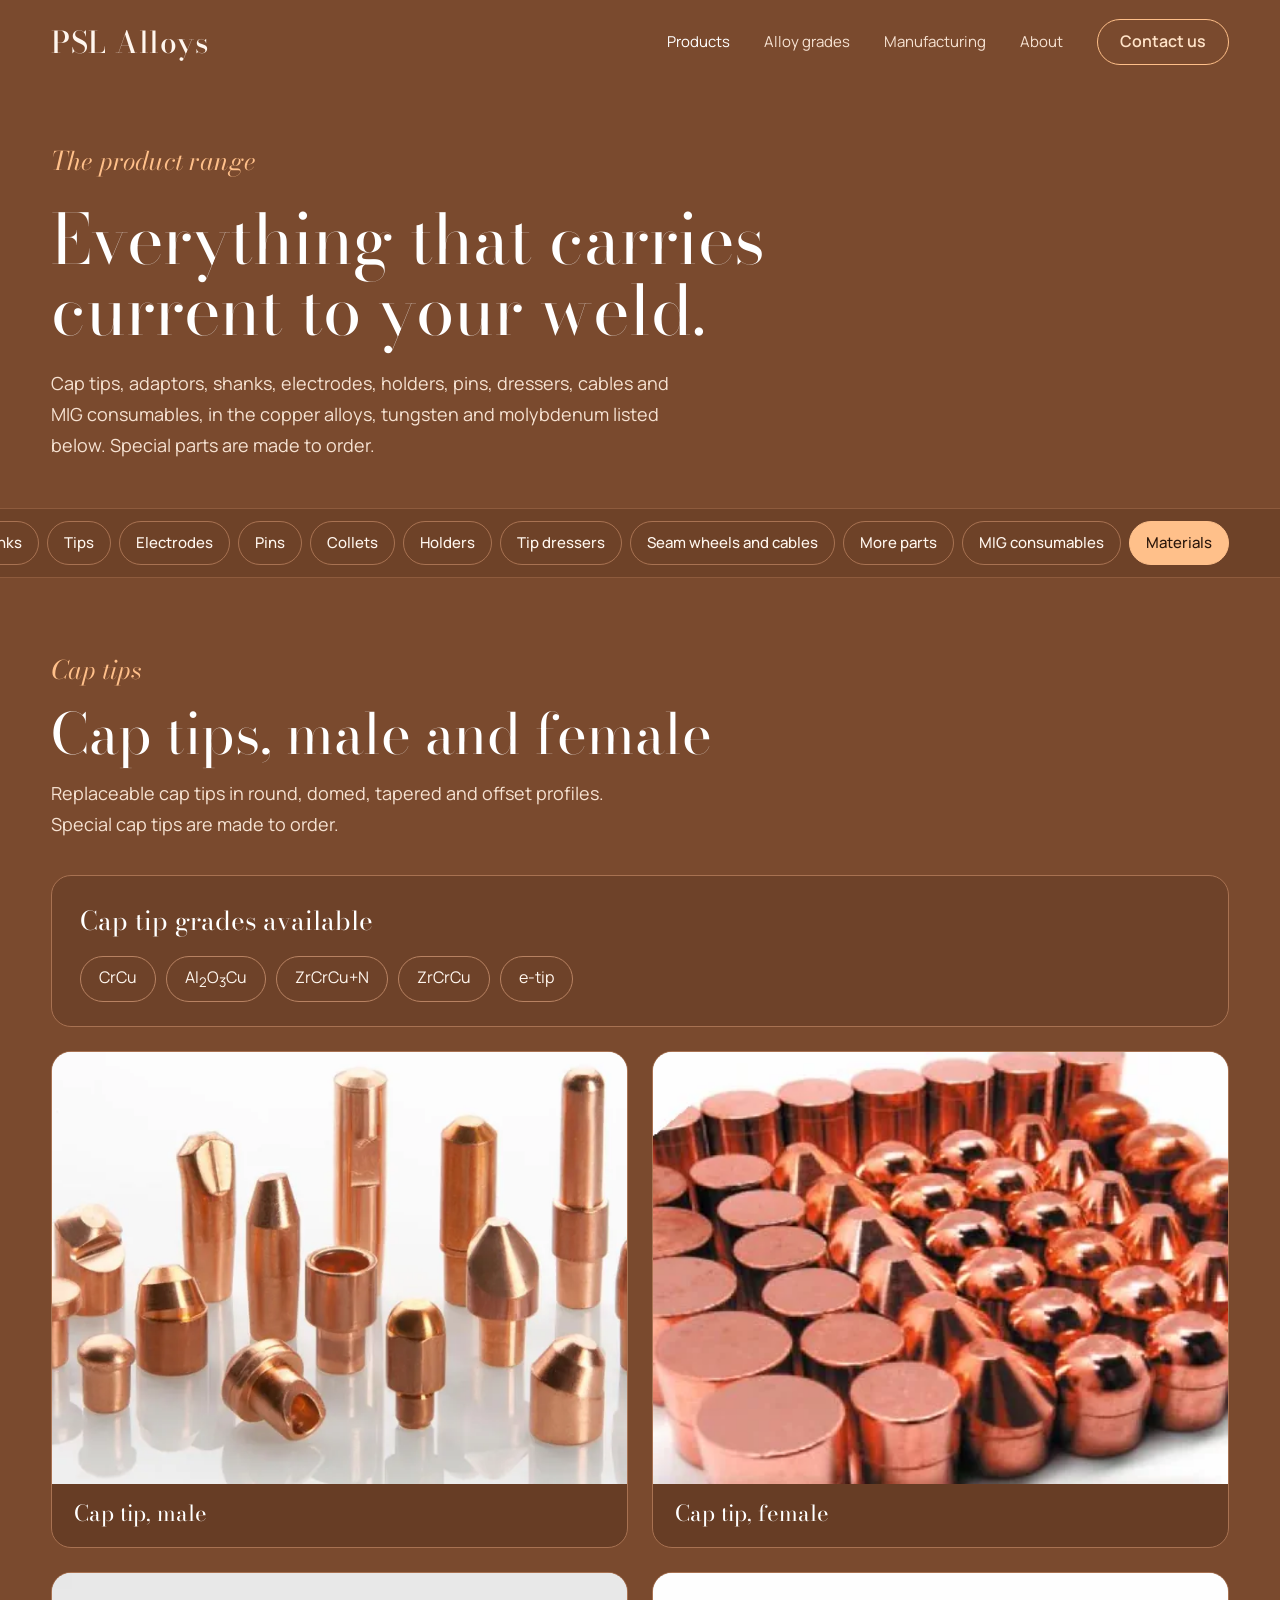
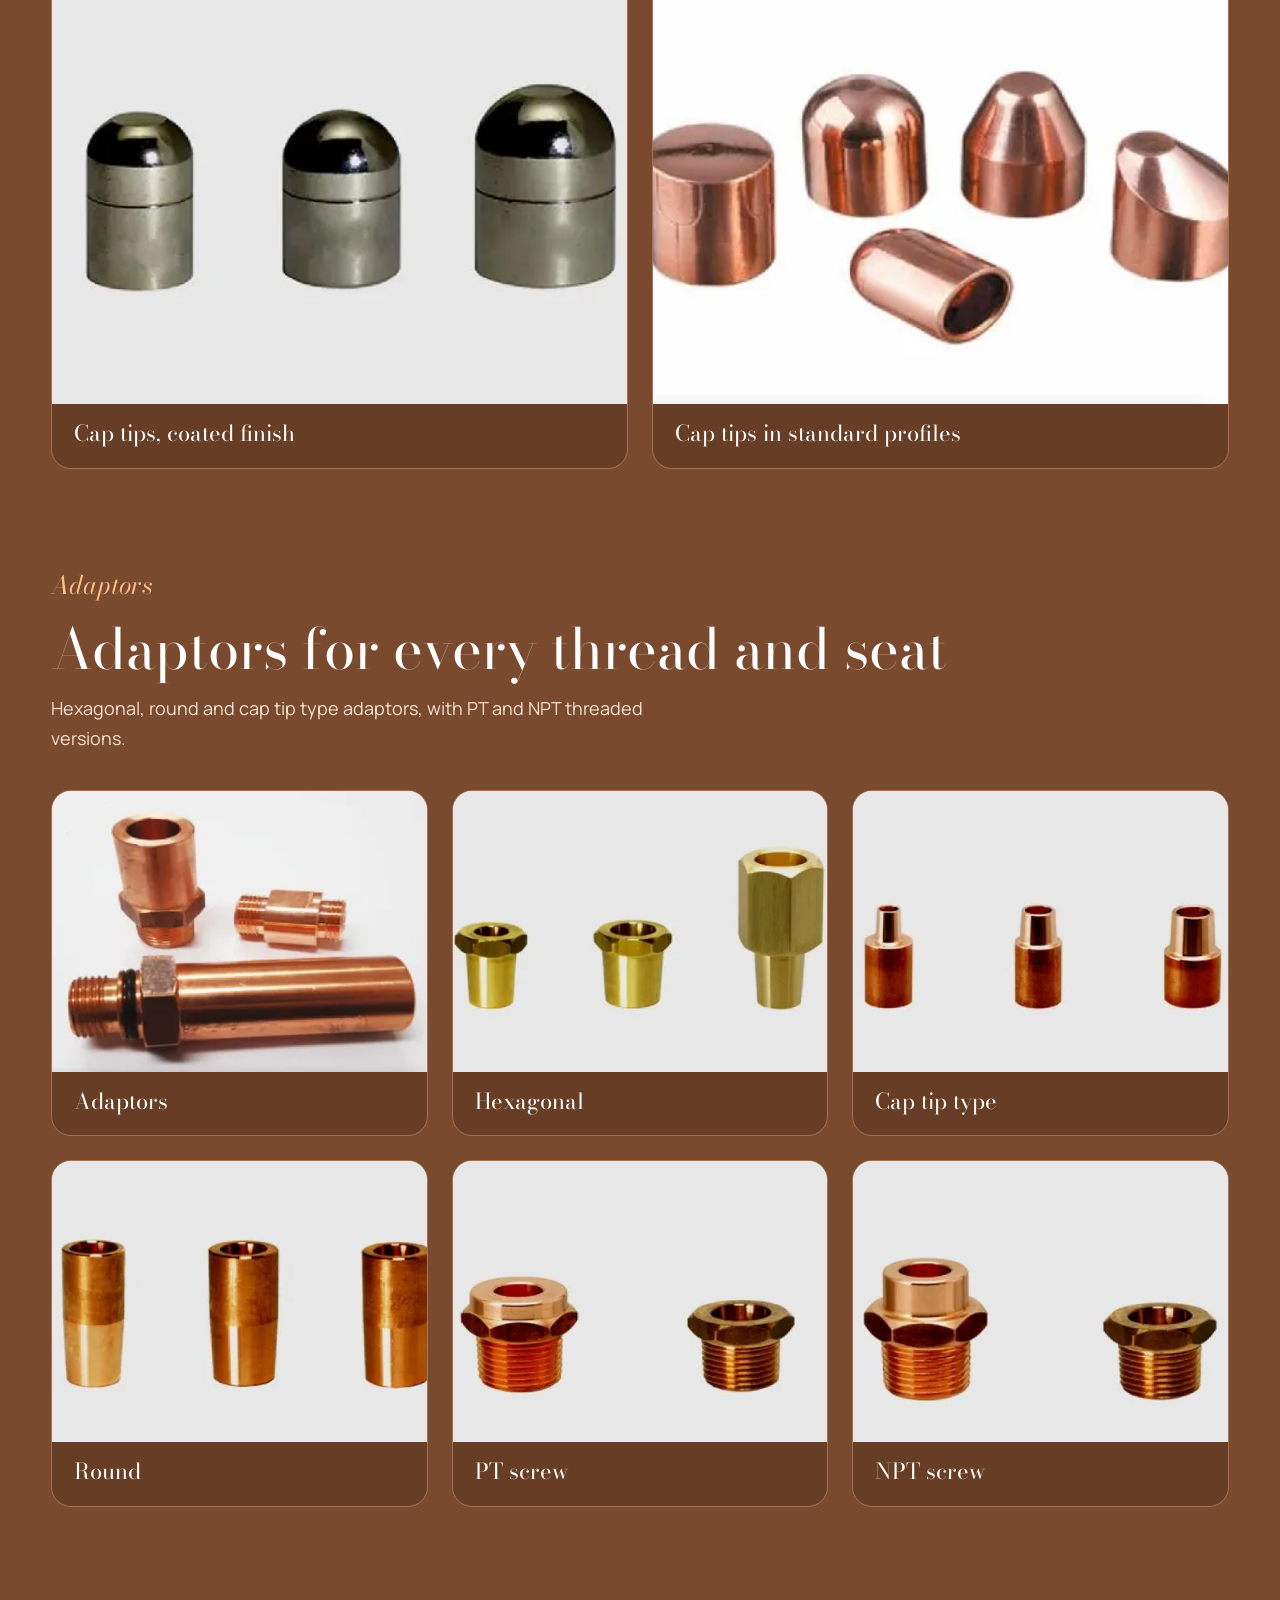
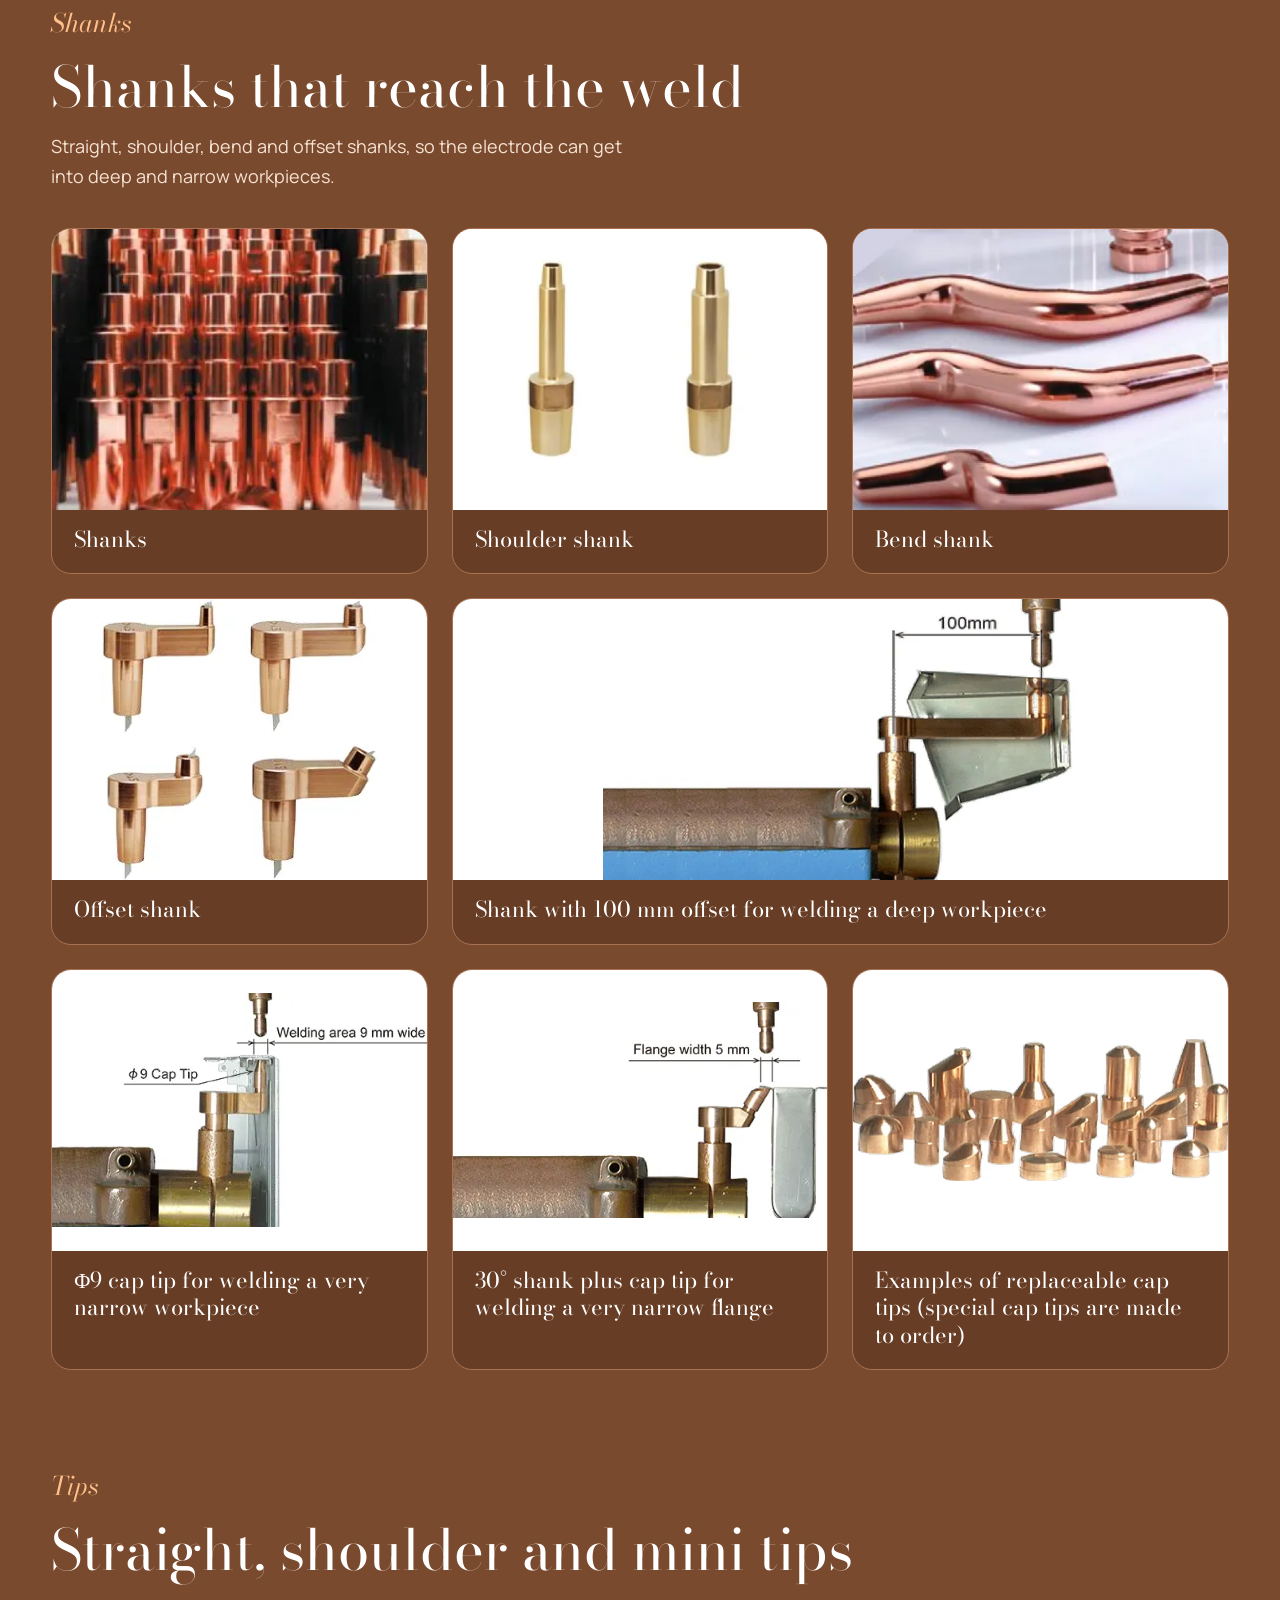
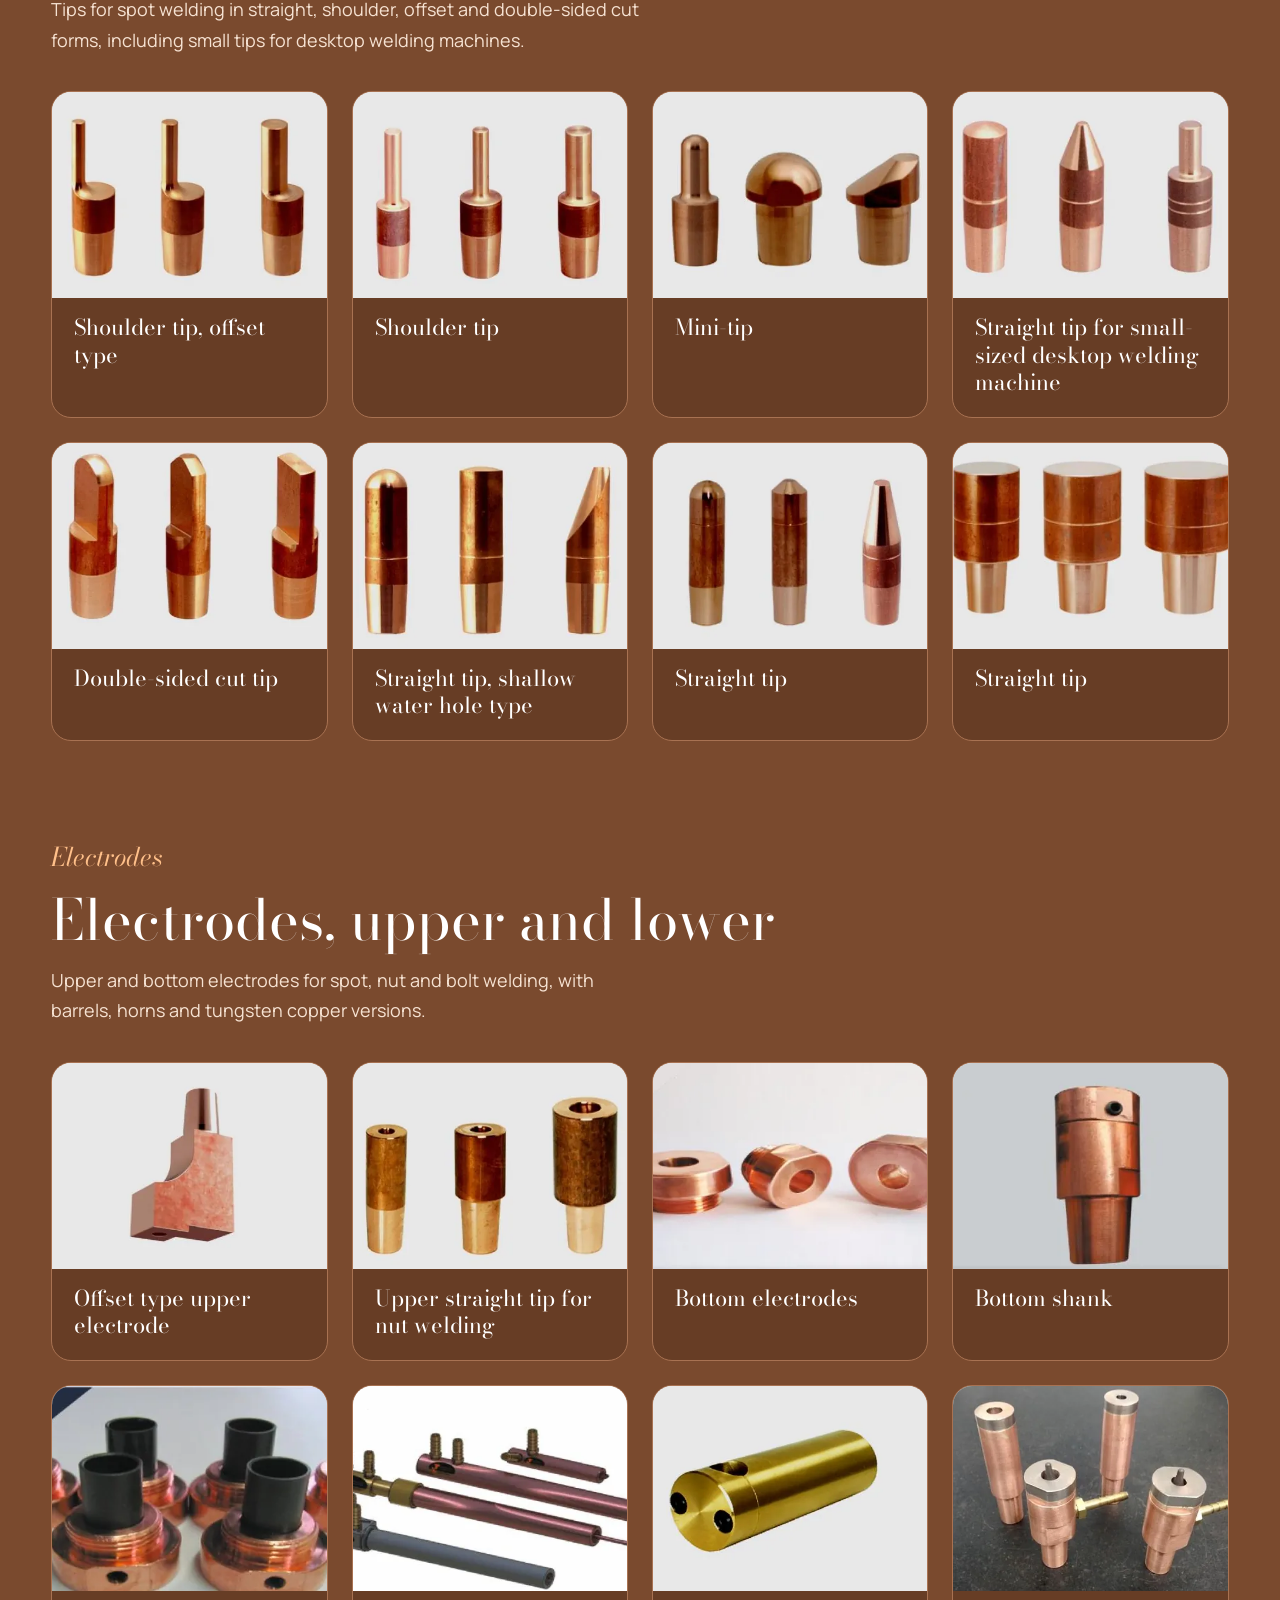
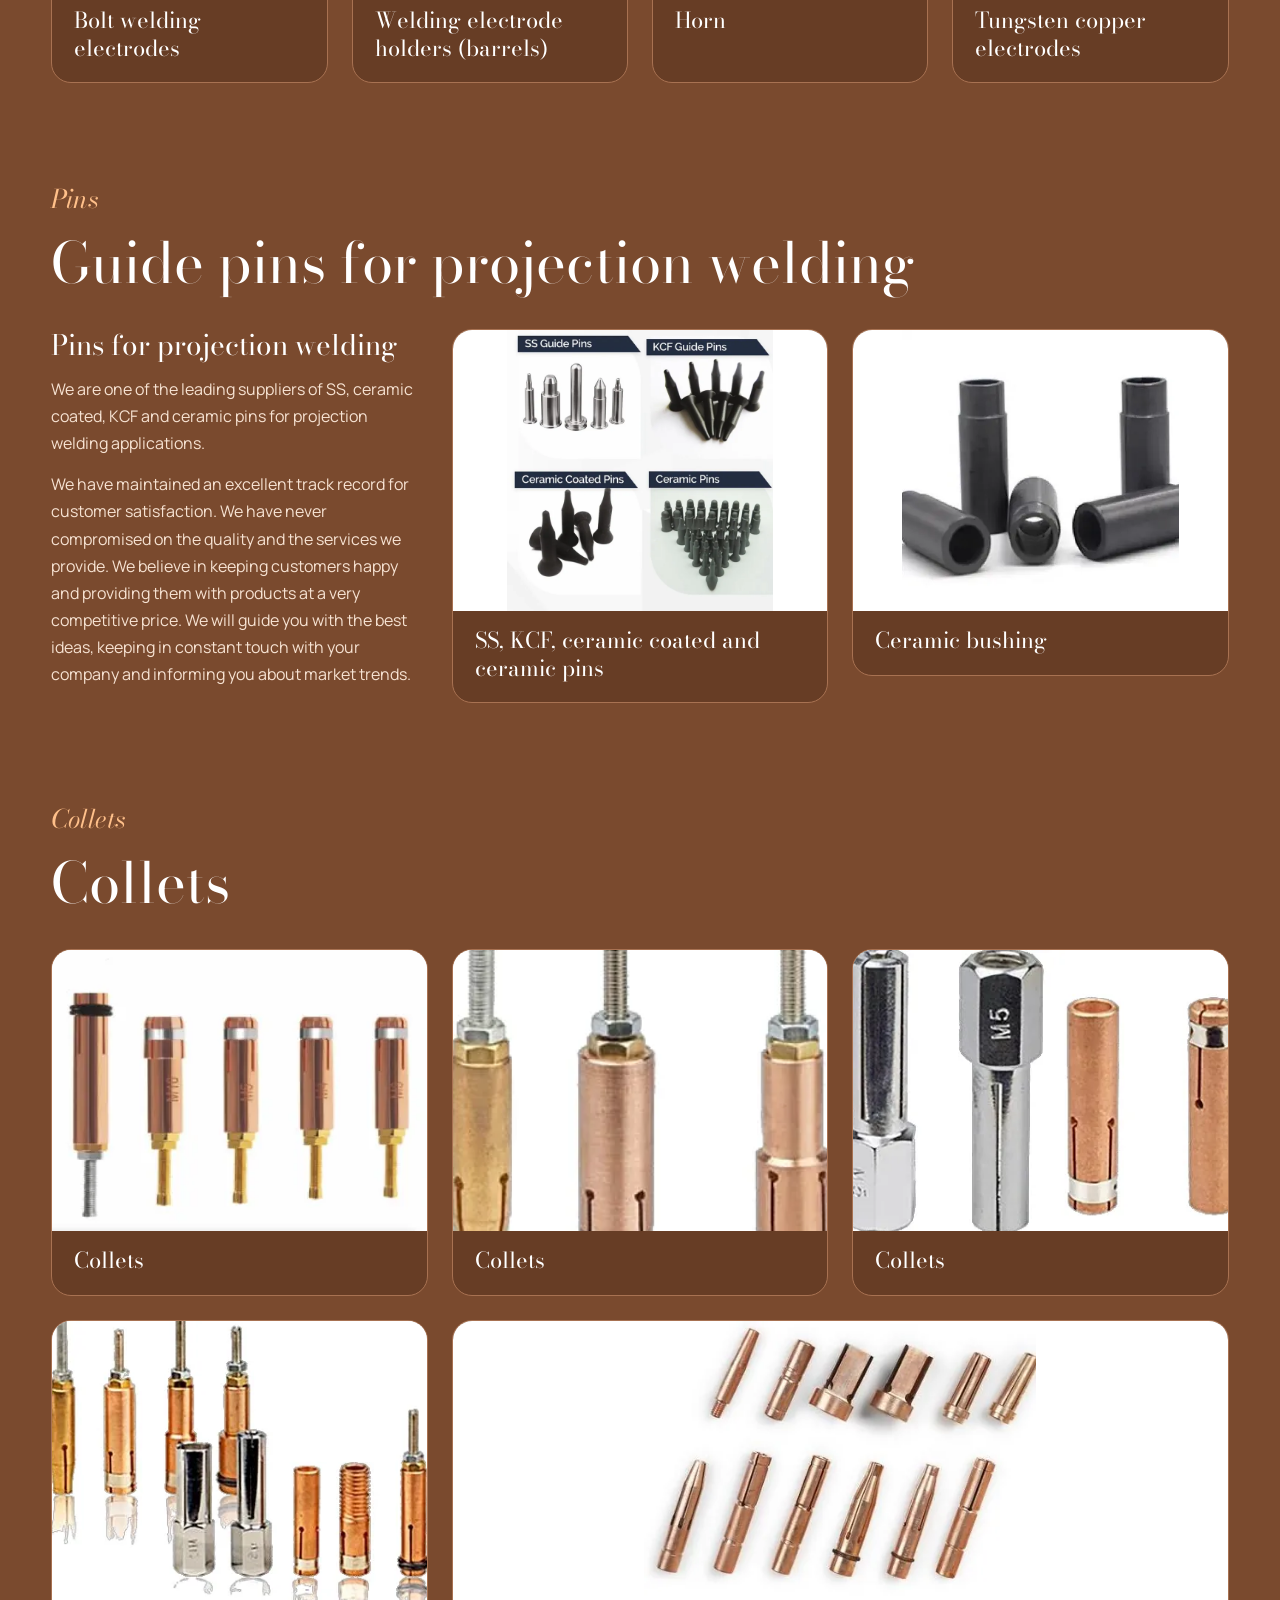
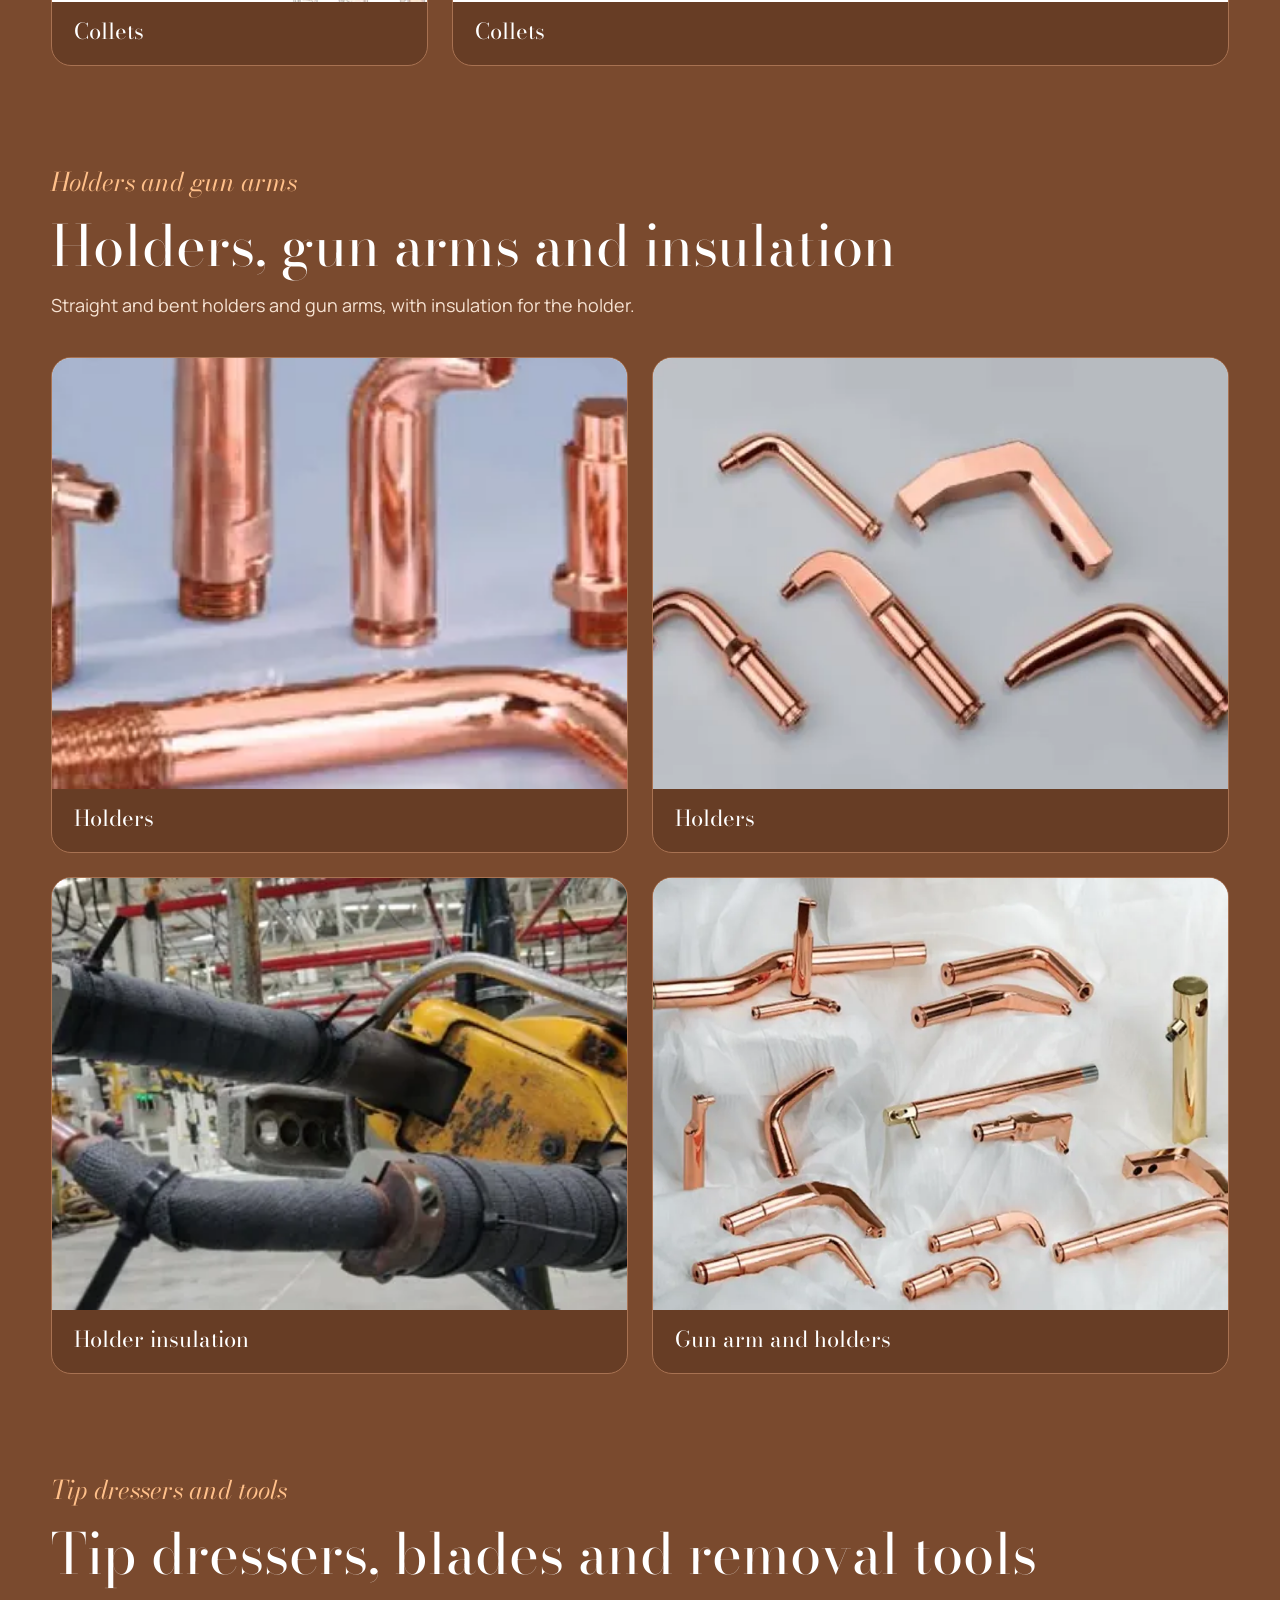
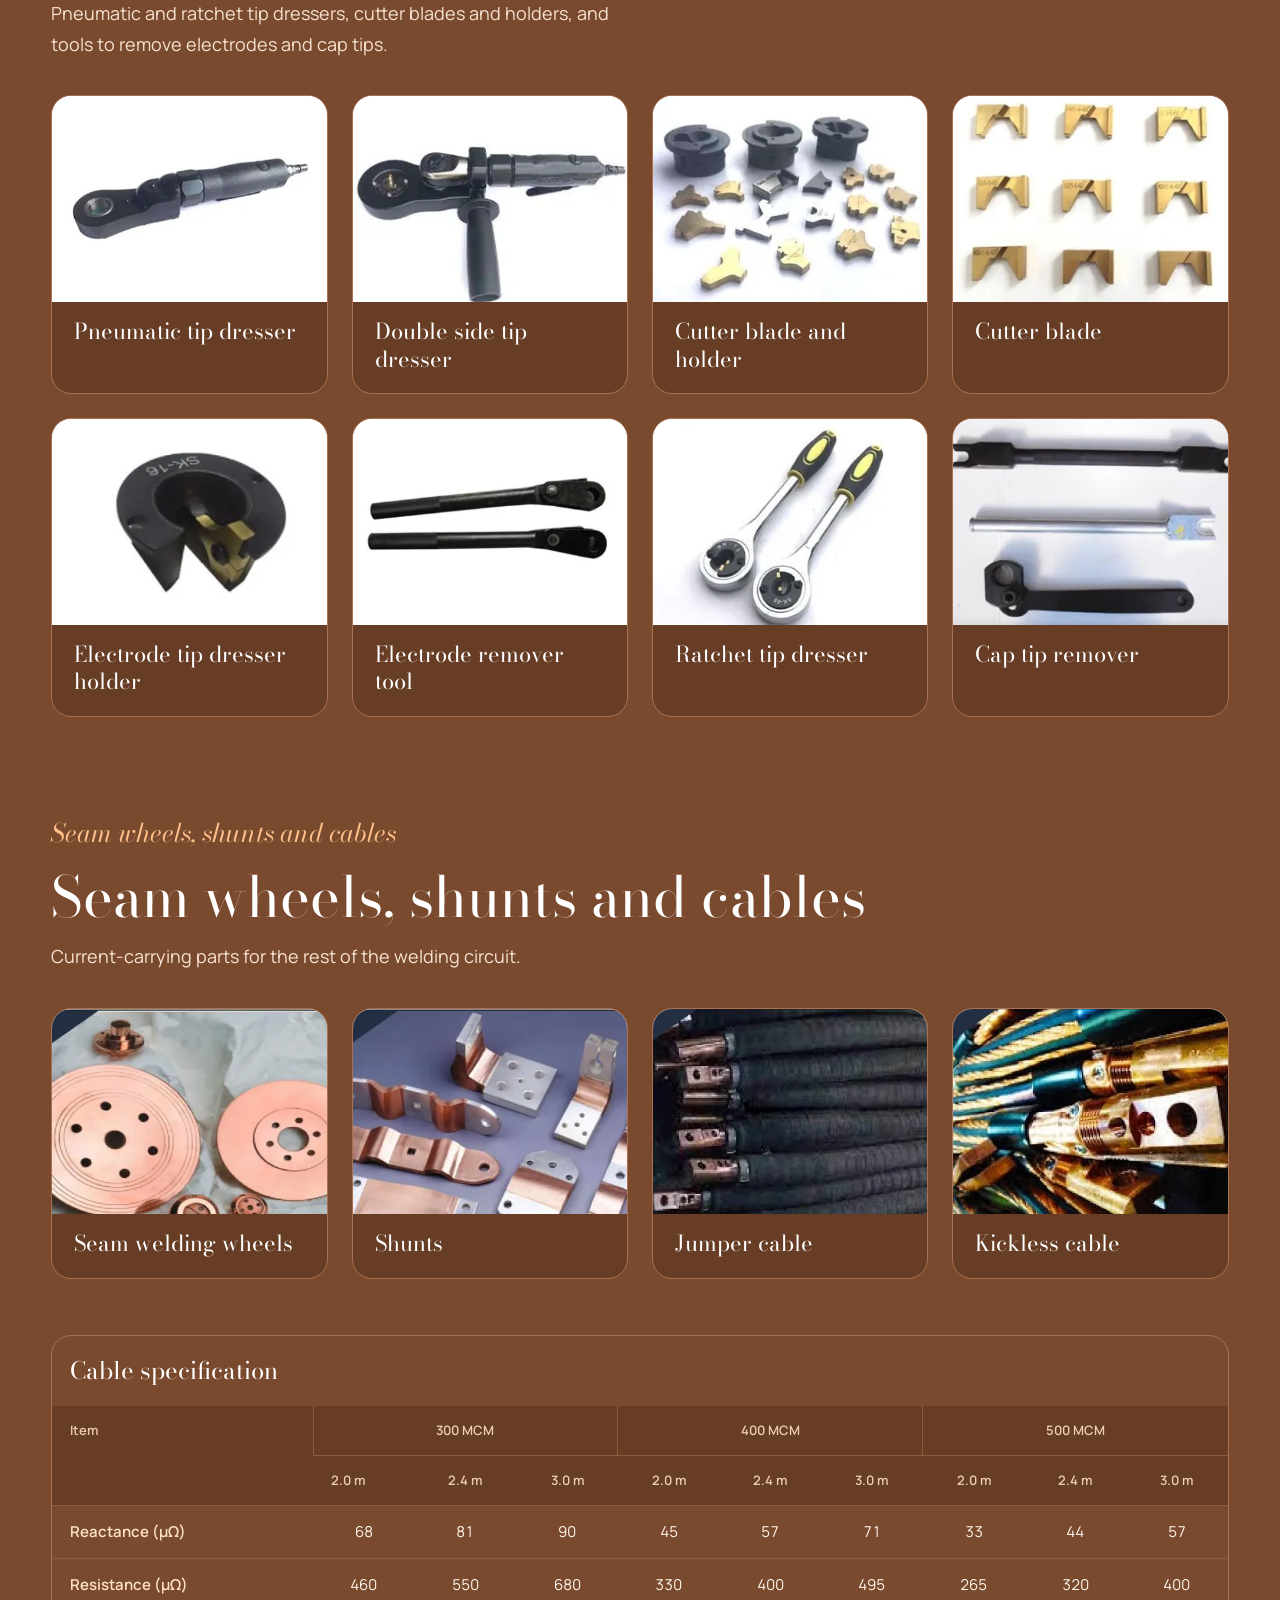
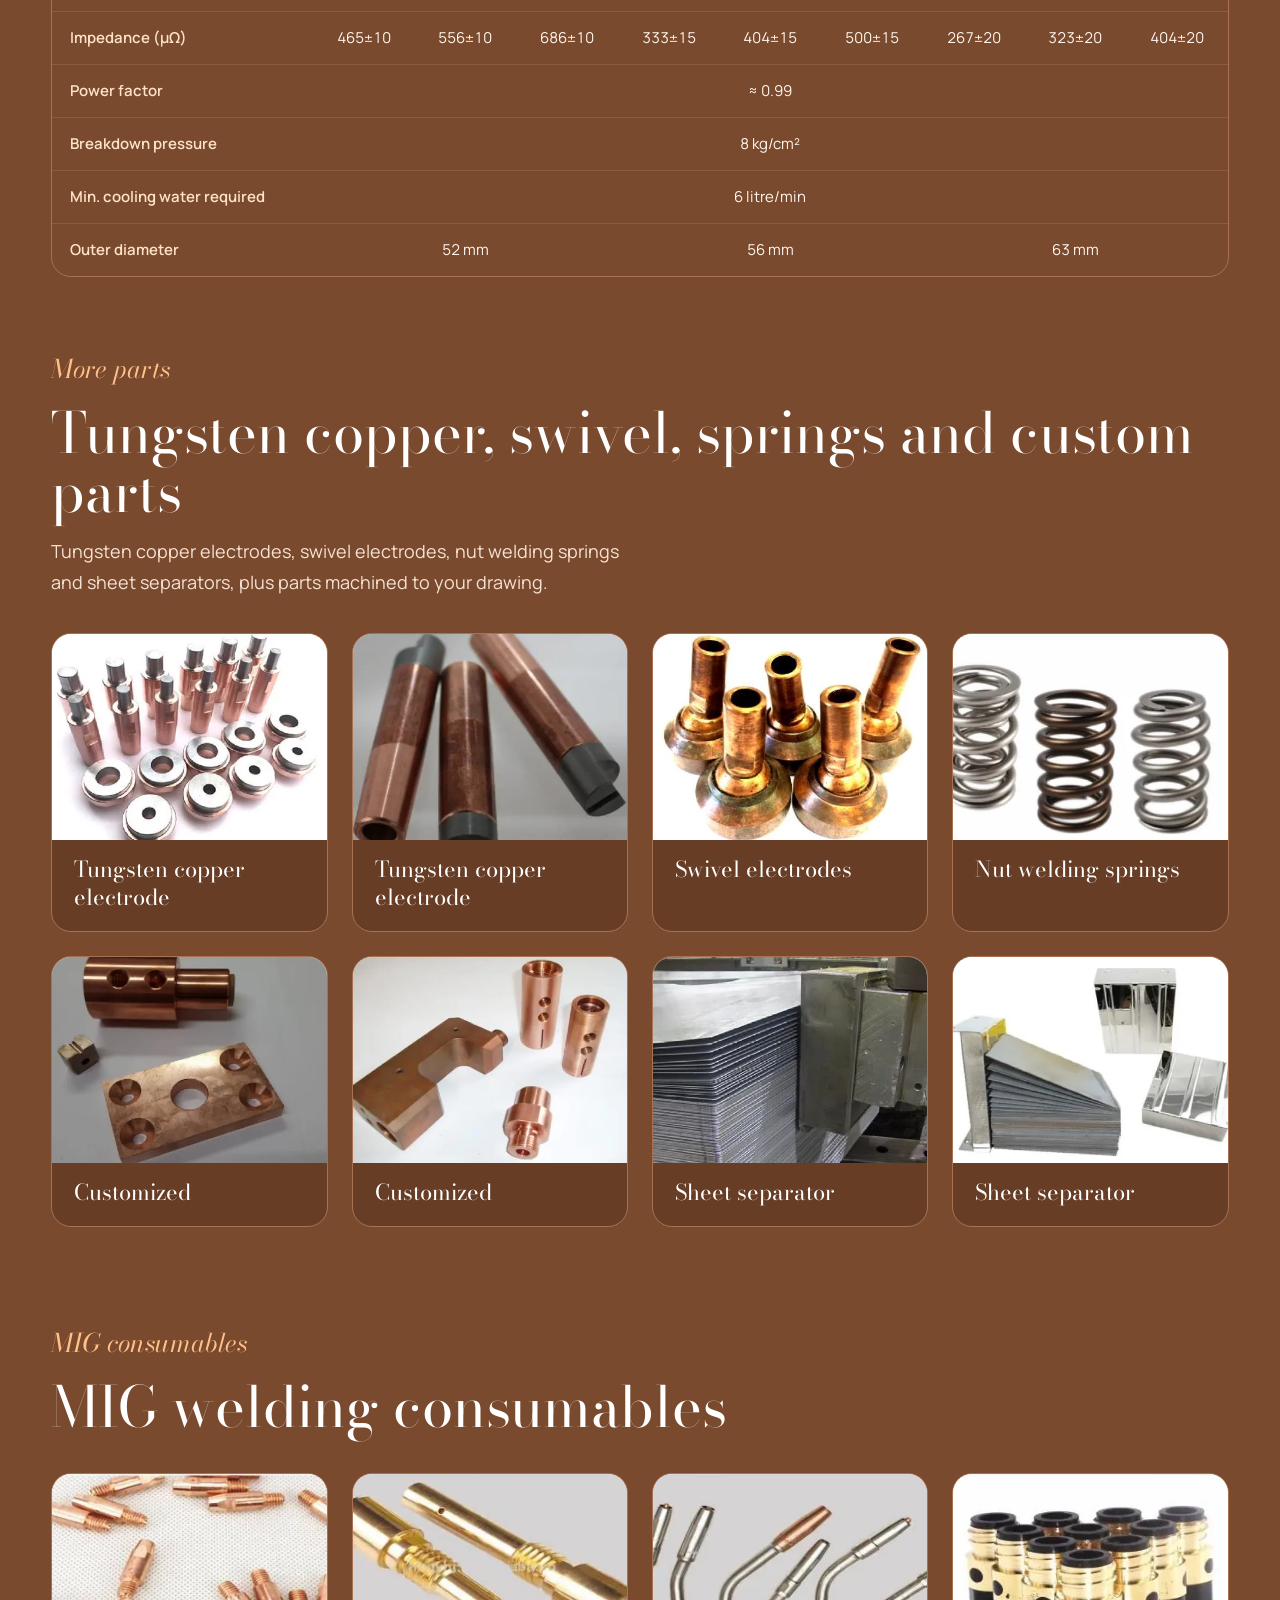
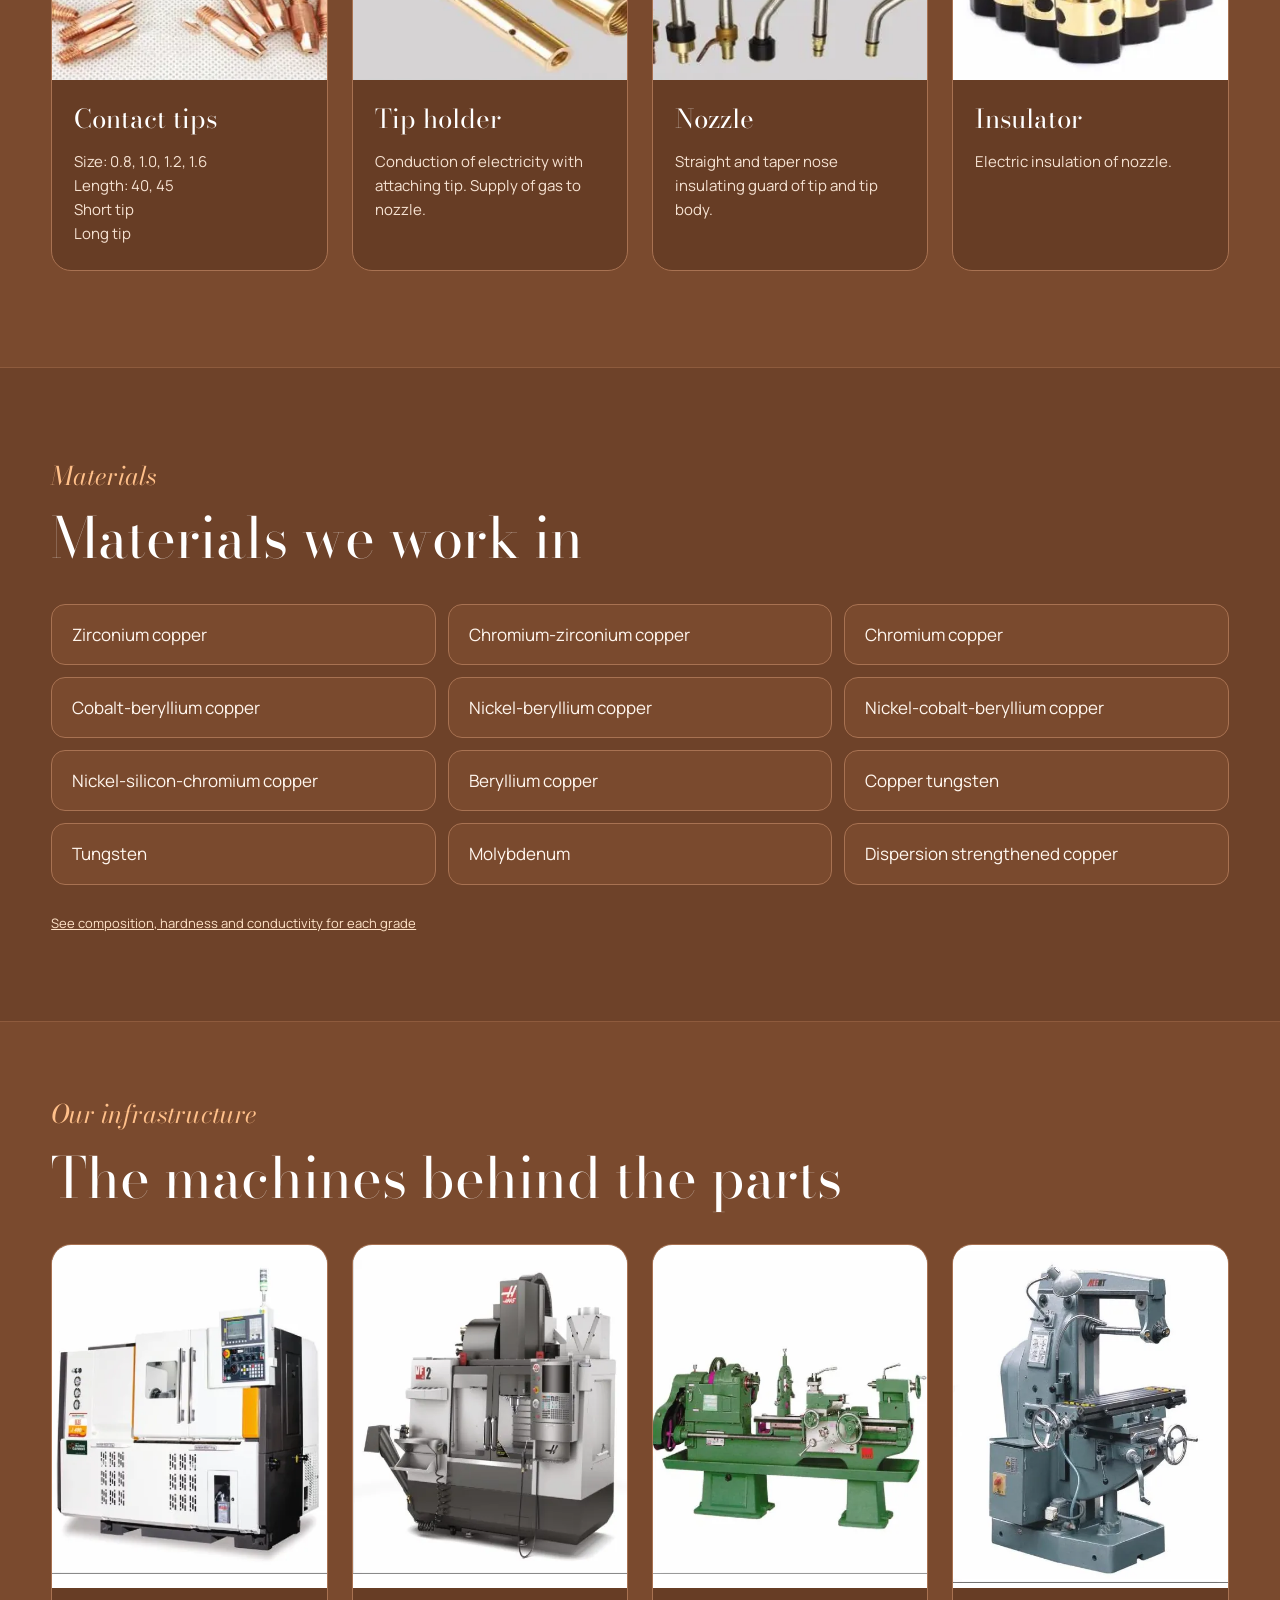
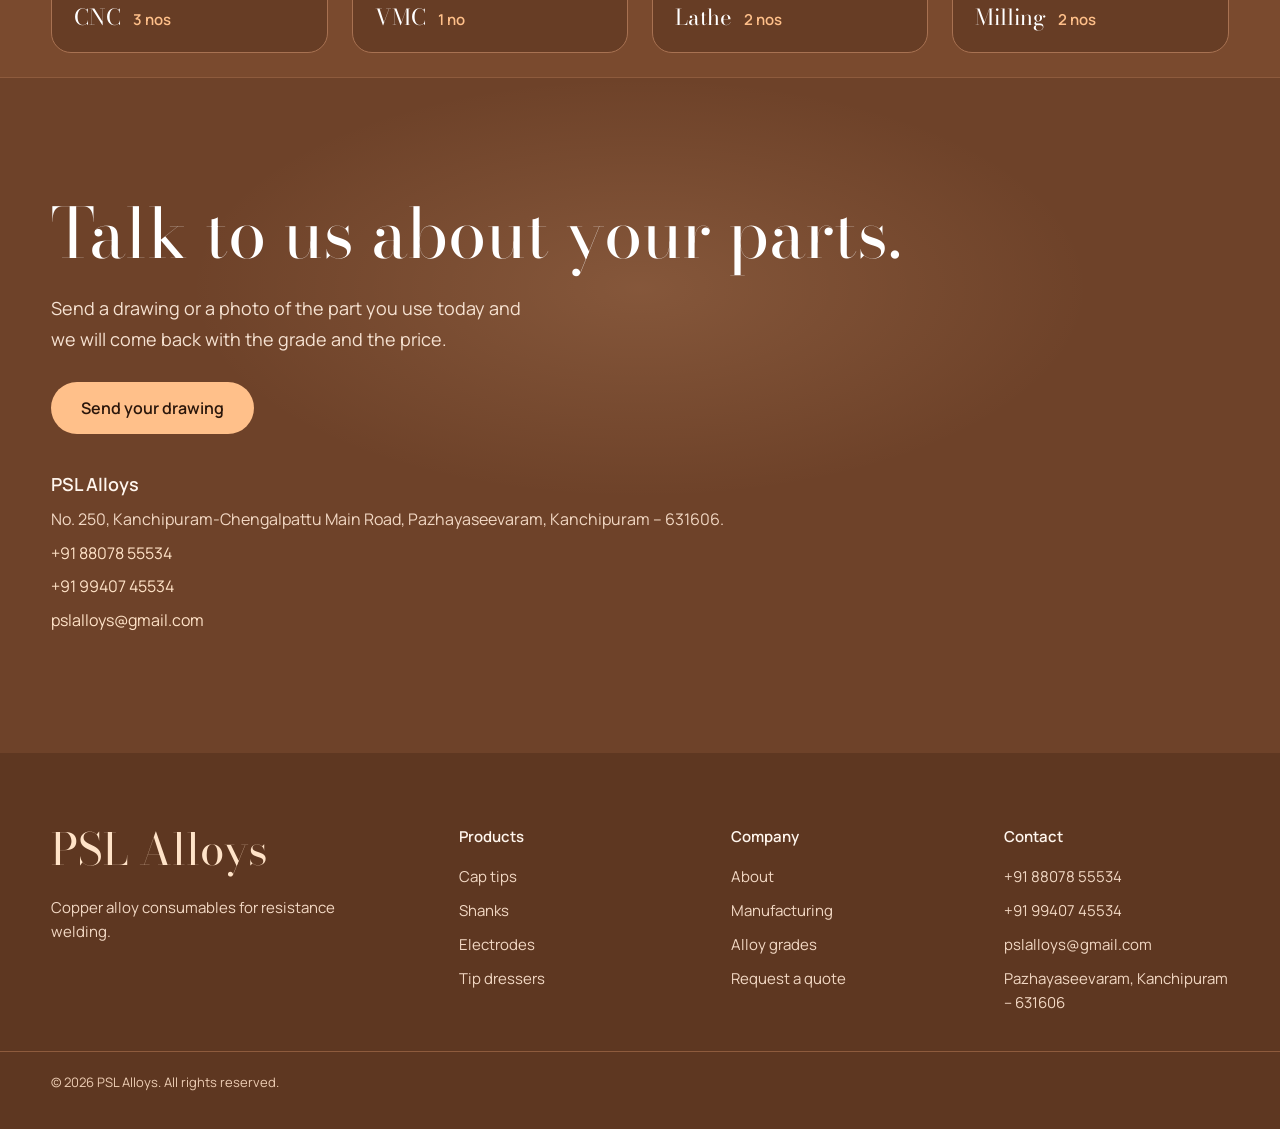
==== products.html @ c70cccdb "Add separate products page built from the company profile PDF Products page covers cap tips, adaptor" ====
<!doctype html>
<html lang="en">
<head>
<meta charset="utf-8">
<meta name="viewport" content="width=device-width, initial-scale=1, viewport-fit=cover">
<title>Products | PSL Alloys resistance welding electrodes, cap tips and shanks</title>
<meta name="description" content="Full PSL Alloys product range: cap tips, adaptors, shanks, tips, electrodes, guide pins, collets, holders, gun arms, tip dressers, seam wheels, cables and MIG consumables.">
<meta name="theme-color" content="#7A4A2E">
<link rel="preconnect" href="https://fonts.googleapis.com">
<link rel="preconnect" href="https://fonts.gstatic.com" crossorigin>
<link rel="stylesheet" href="https://fonts.googleapis.com/css2?family=Bodoni+Moda:ital,opsz,wght@0,6..96,400;0,6..96,500;1,6..96,400&family=Manrope:wght@400;500;600&display=swap">
<link rel="stylesheet" href="styles.css">
</head>
<body>
<a class="skip" href="#main">Skip to content</a>

<header class="site-header" id="header">
  <div class="wrap header-inner">
    <a href="index.html" class="logo">PSL Alloys</a>
    <button class="menu-btn" id="menuBtn" aria-expanded="false" aria-controls="nav" aria-label="Open menu">
      <span></span><span></span>
    </button>
    <nav id="nav" class="nav" aria-label="Main">
      <a href="products.html" aria-current="page">Products</a>
      <a href="index.html#grades">Alloy grades</a>
      <a href="index.html#made">Manufacturing</a>
      <a href="index.html#about">About</a>
      <a href="#quote" class="btn btn-outline">Contact us</a>
    </nav>
  </div>
</header>

<main id="main">

<section class="page-hero wrap">
  <p class="eyebrow">The product range</p>
  <h1 class="h-xl">Everything that carries current to your weld.</h1>
  <p class="lead-left">Cap tips, adaptors, shanks, electrodes, holders, pins, dressers, cables and MIG consumables, in the copper alloys, tungsten and molybdenum listed below. Special parts are made to order.</p>
</section>

<nav class="cat-nav" aria-label="Product categories"><div class="wrap cat-nav-inner"><a href="#captips">Cap tips</a><a href="#adaptors">Adaptors</a><a href="#shanks">Shanks</a><a href="#tips">Tips</a><a href="#electrodes">Electrodes</a><a href="#pins">Pins</a><a href="#collets">Collets</a><a href="#holders">Holders</a><a href="#dressers">Tip dressers</a><a href="#cables">Seam wheels and cables</a><a href="#other">More parts</a><a href="#mig">MIG consumables</a><a href="#materials">Materials</a></div></nav>

<section id="captips" class="wrap cat">
  <div class="cat-head"><p class="eyebrow">Cap tips</p><h2 class="h-lg">Cap tips, male and female</h2><p class="lead-left">Replaceable cap tips in round, domed, tapered and offset profiles. Special cap tips are made to order.</p></div>
  <div class="spec-box"><h3>Cap tip grades available</h3><ul class="chips"><li>CrCu</li><li>Al<sub>2</sub>O<sub>3</sub>Cu</li><li>ZrCrCu+N</li><li>ZrCrCu</li><li>e-tip</li></ul></div>
  <div class="pgrid c2">
    <figure class="pcard"><div class="pimg"><img src="assets/products/captips-male.webp" loading="lazy" alt="Male copper cap tips in flat, domed, tapered, slotted and offset profiles"></div><figcaption>Cap tip, male</figcaption></figure>
    <figure class="pcard"><div class="pimg"><img src="assets/products/captips-female.webp" loading="lazy" alt="Rows of female copper cap tips in flat, domed and conical profiles"></div><figcaption>Cap tip, female</figcaption></figure>
    <figure class="pcard"><div class="pimg"><img src="assets/products/captips-coated.webp" loading="lazy" alt="Three dark coated cap tips with a domed top"></div><figcaption>Cap tips, coated finish</figcaption></figure>
    <figure class="pcard"><div class="pimg"><img src="assets/products/captips-grades.webp" loading="lazy" alt="Five copper cap tips: flat, domed, tapered, offset and oval"></div><figcaption>Cap tips in standard profiles</figcaption></figure>
  </div>
</section>
<section id="adaptors" class="wrap cat">
  <div class="cat-head"><p class="eyebrow">Adaptors</p><h2 class="h-lg">Adaptors for every thread and seat</h2><p class="lead-left">Hexagonal, round and cap tip type adaptors, with PT and NPT threaded versions.</p></div>
  <div class="pgrid c3">
    <figure class="pcard"><div class="pimg"><img src="assets/products/adaptors.webp" loading="lazy" alt="Copper adaptors with hexagonal body and threaded end"></div><figcaption>Adaptors</figcaption></figure>
    <figure class="pcard"><div class="pimg"><img src="assets/products/adaptor-hex.webp" loading="lazy" alt="Three brass hexagonal adaptors"></div><figcaption>Hexagonal</figcaption></figure>
    <figure class="pcard"><div class="pimg"><img src="assets/products/adaptor-captip-type.webp" loading="lazy" alt="Three copper cap tip type adaptors"></div><figcaption>Cap tip type</figcaption></figure>
    <figure class="pcard"><div class="pimg"><img src="assets/products/adaptor-round.webp" loading="lazy" alt="Three round copper adaptors"></div><figcaption>Round</figcaption></figure>
    <figure class="pcard"><div class="pimg"><img src="assets/products/adaptor-ptscrew.webp" loading="lazy" alt="Copper adaptors with PT screw thread"></div><figcaption>PT screw</figcaption></figure>
    <figure class="pcard"><div class="pimg"><img src="assets/products/adaptor-npt.webp" loading="lazy" alt="Copper adaptors with NPT screw thread"></div><figcaption>NPT screw</figcaption></figure>
  </div>
</section>
<section id="shanks" class="wrap cat">
  <div class="cat-head"><p class="eyebrow">Shanks</p><h2 class="h-lg">Shanks that reach the weld</h2><p class="lead-left">Straight, shoulder, bend and offset shanks, so the electrode can get into deep and narrow workpieces.</p></div>
  <div class="pgrid c3">
    <figure class="pcard"><div class="pimg"><img src="assets/products/shanks.webp" loading="lazy" alt="Rows of copper electrode shanks with insulating bands"></div><figcaption>Shanks</figcaption></figure>
    <figure class="pcard"><div class="pimg"><img src="assets/products/shank-shoulder.webp" loading="lazy" alt="Two brass shoulder shanks"></div><figcaption>Shoulder shank</figcaption></figure>
    <figure class="pcard"><div class="pimg"><img src="assets/products/shank-bend.webp" loading="lazy" alt="Three bent copper shanks"></div><figcaption>Bend shank</figcaption></figure>
    <figure class="pcard"><div class="pimg contain"><img src="assets/products/shank-offset.webp" loading="lazy" alt="Four offset copper shanks"></div><figcaption>Offset shank</figcaption></figure>
    <figure class="pcard wide"><div class="pimg contain"><img src="assets/products/shank-offset-100.webp" loading="lazy" alt="Offset shank welding a deep sheet-metal part, with a 100 mm offset marked"></div><figcaption>Shank with 100 mm offset for welding a deep workpiece</figcaption></figure>
    <figure class="pcard"><div class="pimg contain"><img src="assets/products/app-narrow.webp" loading="lazy" alt="Φ9 cap tip welding an area 9 mm wide"></div><figcaption>Φ9 cap tip for welding a very narrow workpiece</figcaption></figure>
    <figure class="pcard"><div class="pimg contain"><img src="assets/products/app-flange.webp" loading="lazy" alt="30° shank and cap tip welding a flange 5 mm wide"></div><figcaption>30° shank plus cap tip for welding a very narrow flange</figcaption></figure>
    <figure class="pcard"><div class="pimg contain"><img src="assets/products/app-captips-examples.webp" loading="lazy" alt="Assorted replaceable copper cap tips in many shapes"></div><figcaption>Examples of replaceable cap tips (special cap tips are made to order)</figcaption></figure>
  </div>
</section>
<section id="tips" class="wrap cat">
  <div class="cat-head"><p class="eyebrow">Tips</p><h2 class="h-lg">Straight, shoulder and mini tips</h2><p class="lead-left">Tips for spot welding in straight, shoulder, offset and double-sided cut forms, including small tips for desktop welding machines.</p></div>
  <div class="pgrid c4">
    <figure class="pcard"><div class="pimg"><img src="assets/products/tip-shoulder-offset.webp" loading="lazy" alt="Three offset shoulder tips"></div><figcaption>Shoulder tip, offset type</figcaption></figure>
    <figure class="pcard"><div class="pimg"><img src="assets/products/tip-shoulder.webp" loading="lazy" alt="Three shoulder tips"></div><figcaption>Shoulder tip</figcaption></figure>
    <figure class="pcard"><div class="pimg"><img src="assets/products/tip-mini.webp" loading="lazy" alt="Three mini tips with pin, domed and angled faces"></div><figcaption>Mini-tip</figcaption></figure>
    <figure class="pcard"><div class="pimg"><img src="assets/products/tip-desktop.webp" loading="lazy" alt="Three small straight tips for desktop welding machines"></div><figcaption>Straight tip for small-sized desktop welding machine</figcaption></figure>
    <figure class="pcard"><div class="pimg"><img src="assets/products/tip-double-cut.webp" loading="lazy" alt="Three double-sided cut tips"></div><figcaption>Double-sided cut tip</figcaption></figure>
    <figure class="pcard"><div class="pimg"><img src="assets/products/tip-straight-shallow.webp" loading="lazy" alt="Three straight tips with shallow water holes"></div><figcaption>Straight tip, shallow water hole type</figcaption></figure>
    <figure class="pcard"><div class="pimg"><img src="assets/products/tip-straight-a.webp" loading="lazy" alt="Three straight tips with domed, pointed and tapered faces"></div><figcaption>Straight tip</figcaption></figure>
    <figure class="pcard"><div class="pimg"><img src="assets/products/tip-straight-b.webp" loading="lazy" alt="Three large flat-faced straight tips"></div><figcaption>Straight tip</figcaption></figure>
  </div>
</section>
<section id="electrodes" class="wrap cat">
  <div class="cat-head"><p class="eyebrow">Electrodes</p><h2 class="h-lg">Electrodes, upper and lower</h2><p class="lead-left">Upper and bottom electrodes for spot, nut and bolt welding, with barrels, horns and tungsten copper versions.</p></div>
  <div class="pgrid c4">
    <figure class="pcard"><div class="pimg"><img src="assets/products/el-upper-offset.webp" loading="lazy" alt="Copper offset type upper electrode"></div><figcaption>Offset type upper electrode</figcaption></figure>
    <figure class="pcard"><div class="pimg"><img src="assets/products/el-upper-nut.webp" loading="lazy" alt="Three upper straight tips for nut welding"></div><figcaption>Upper straight tip for nut welding</figcaption></figure>
    <figure class="pcard"><div class="pimg"><img src="assets/products/el-bottom.webp" loading="lazy" alt="Three copper bottom electrodes"></div><figcaption>Bottom electrodes</figcaption></figure>
    <figure class="pcard"><div class="pimg"><img src="assets/products/el-bottom-shank.webp" loading="lazy" alt="Copper bottom shank"></div><figcaption>Bottom shank</figcaption></figure>
    <figure class="pcard"><div class="pimg"><img src="assets/products/el-bolt.webp" loading="lazy" alt="Copper bolt welding electrodes with black insulating sleeves"></div><figcaption>Bolt welding electrodes</figcaption></figure>
    <figure class="pcard"><div class="pimg"><img src="assets/products/el-barrels.webp" loading="lazy" alt="Welding electrode holder barrels in copper and grey"></div><figcaption>Welding electrode holders (barrels)</figcaption></figure>
    <figure class="pcard"><div class="pimg"><img src="assets/products/el-horn.webp" loading="lazy" alt="Brass horn with two cross holes"></div><figcaption>Horn</figcaption></figure>
    <figure class="pcard"><div class="pimg"><img src="assets/products/el-wcu.webp" loading="lazy" alt="Copper electrodes with tungsten copper faces and brass fittings"></div><figcaption>Tungsten copper electrodes</figcaption></figure>
  </div>
</section>
<section id="pins" class="wrap cat">
  <div class="cat-head"><p class="eyebrow">Pins</p><h2 class="h-lg">Guide pins for projection welding</h2></div>
  <div class="pins-grid">
    <div class="pins-copy"><h3>Pins for projection welding</h3>
      <p>We are one of the leading suppliers of SS, ceramic coated, KCF and ceramic pins for projection welding applications.</p>
      <p>We have maintained an excellent track record for customer satisfaction. We have never compromised on the quality and the services we provide. We believe in keeping customers happy and providing them with products at a very competitive price. We will guide you with the best ideas, keeping in constant touch with your company and informing you about market trends.</p></div>
    <figure class="pcard"><div class="pimg contain"><img src="assets/products/pins-range.webp" loading="lazy" alt="SS guide pins, KCF guide pins, ceramic coated pins and ceramic pins"></div><figcaption>SS, KCF, ceramic coated and ceramic pins</figcaption></figure>
    <figure class="pcard"><div class="pimg contain"><img src="assets/products/pins-ceramic-bushing.webp" loading="lazy" alt="Black ceramic bushings"></div><figcaption>Ceramic bushing</figcaption></figure>
  </div>
</section>
<section id="collets" class="wrap cat">
  <div class="cat-head"><p class="eyebrow">Collets</p><h2 class="h-lg">Collets</h2></div>
  <div class="pgrid c3">
    <figure class="pcard"><div class="pimg"><img src="assets/products/collets-1.webp" loading="lazy" alt="Five copper collets with brass stems"></div><figcaption>Collets</figcaption></figure>
    <figure class="pcard"><div class="pimg"><img src="assets/products/collets-2.webp" loading="lazy" alt="Three collets with threaded studs"></div><figcaption>Collets</figcaption></figure>
    <figure class="pcard"><div class="pimg"><img src="assets/products/collets-3.webp" loading="lazy" alt="Four collets, steel and copper, one marked M5"></div><figcaption>Collets</figcaption></figure>
    <figure class="pcard"><div class="pimg"><img src="assets/products/collets-4.webp" loading="lazy" alt="A range of small collets with threaded studs"></div><figcaption>Collets</figcaption></figure>
    <figure class="pcard wide"><div class="pimg contain"><img src="assets/products/collets-5.webp" loading="lazy" alt="Twelve copper collets, slotted and plain"></div><figcaption>Collets</figcaption></figure>
  </div>
</section>
<section id="holders" class="wrap cat">
  <div class="cat-head"><p class="eyebrow">Holders and gun arms</p><h2 class="h-lg">Holders, gun arms and insulation</h2><p class="lead-left">Straight and bent holders and gun arms, with insulation for the holder.</p></div>
  <div class="pgrid c2">
    <figure class="pcard"><div class="pimg"><img src="assets/products/holders-a.webp" loading="lazy" alt="Copper holders in straight, elbow and threaded forms"></div><figcaption>Holders</figcaption></figure>
    <figure class="pcard"><div class="pimg"><img src="assets/products/holders-b.webp" loading="lazy" alt="Four bent copper holders"></div><figcaption>Holders</figcaption></figure>
    <figure class="pcard"><div class="pimg"><img src="assets/products/holder-insulation.webp" loading="lazy" alt="Insulated holders on a yellow welding gun in a plant"></div><figcaption>Holder insulation</figcaption></figure>
    <figure class="pcard"><div class="pimg"><img src="assets/products/gun-arms.webp" loading="lazy" alt="Assorted copper gun arms and holders"></div><figcaption>Gun arm and holders</figcaption></figure>
  </div>
</section>
<section id="dressers" class="wrap cat">
  <div class="cat-head"><p class="eyebrow">Tip dressers and tools</p><h2 class="h-lg">Tip dressers, blades and removal tools</h2><p class="lead-left">Pneumatic and ratchet tip dressers, cutter blades and holders, and tools to remove electrodes and cap tips.</p></div>
  <div class="pgrid c4">
    <figure class="pcard"><div class="pimg"><img src="assets/products/dresser-pneumatic.webp" loading="lazy" alt="Pneumatic tip dresser"></div><figcaption>Pneumatic tip dresser</figcaption></figure>
    <figure class="pcard"><div class="pimg"><img src="assets/products/dresser-double.webp" loading="lazy" alt="Double side pneumatic tip dresser with handle"></div><figcaption>Double side tip dresser</figcaption></figure>
    <figure class="pcard"><div class="pimg"><img src="assets/products/cutter-holder.webp" loading="lazy" alt="Cutter blades and holders in several shapes"></div><figcaption>Cutter blade and holder</figcaption></figure>
    <figure class="pcard"><div class="pimg"><img src="assets/products/cutter-blade.webp" loading="lazy" alt="Nine brass cutter blades"></div><figcaption>Cutter blade</figcaption></figure>
    <figure class="pcard"><div class="pimg"><img src="assets/products/dresser-holder.webp" loading="lazy" alt="Black electrode tip dresser holder with a cutter blade"></div><figcaption>Electrode tip dresser holder</figcaption></figure>
    <figure class="pcard"><div class="pimg"><img src="assets/products/electrode-remover.webp" loading="lazy" alt="Two black electrode remover tools"></div><figcaption>Electrode remover tool</figcaption></figure>
    <figure class="pcard"><div class="pimg"><img src="assets/products/dresser-ratchet.webp" loading="lazy" alt="Two ratchet tip dressers with yellow grips"></div><figcaption>Ratchet tip dresser</figcaption></figure>
    <figure class="pcard"><div class="pimg"><img src="assets/products/captip-remover.webp" loading="lazy" alt="Three cap tip remover tools"></div><figcaption>Cap tip remover</figcaption></figure>
  </div>
</section>
<section id="cables" class="wrap cat">
  <div class="cat-head"><p class="eyebrow">Seam wheels, shunts and cables</p><h2 class="h-lg">Seam wheels, shunts and cables</h2><p class="lead-left">Current-carrying parts for the rest of the welding circuit.</p></div>
  <div class="pgrid c4">
    <figure class="pcard"><div class="pimg"><img src="assets/products/seam-wheels.webp" loading="lazy" alt="Copper seam welding wheels and hubs"></div><figcaption>Seam welding wheels</figcaption></figure>
    <figure class="pcard"><div class="pimg"><img src="assets/products/shunts.webp" loading="lazy" alt="Copper and aluminium shunts"></div><figcaption>Shunts</figcaption></figure>
    <figure class="pcard"><div class="pimg"><img src="assets/products/jumper-cable.webp" loading="lazy" alt="Jumper cables with copper terminals"></div><figcaption>Jumper cable</figcaption></figure>
    <figure class="pcard"><div class="pimg"><img src="assets/products/kicless-cable.webp" loading="lazy" alt="Kickless cable with brass terminal"></div><figcaption>Kickless cable</figcaption></figure>
  </div>
</section>
<div class="wrap spec-wrap"><div class="table-scroll" tabindex="0" role="region" aria-label="Cable specification, scroll sideways on small screens">
      <table class="grade-table cable-table">
        <caption>Cable specification</caption>
        <thead>
          <tr><th scope="col" rowspan="2">Item</th><th scope="colgroup" colspan="3">300 MCM</th><th scope="colgroup" colspan="3">400 MCM</th><th scope="colgroup" colspan="3">500 MCM</th></tr>
          <tr><th scope="col">2.0 m</th><th scope="col">2.4 m</th><th scope="col">3.0 m</th><th scope="col">2.0 m</th><th scope="col">2.4 m</th><th scope="col">3.0 m</th><th scope="col">2.0 m</th><th scope="col">2.4 m</th><th scope="col">3.0 m</th></tr>
        </thead>
        <tbody>
          <tr><th scope="row">Reactance (µΩ)</th><td>68</td><td>81</td><td>90</td><td>45</td><td>57</td><td>71</td><td>33</td><td>44</td><td>57</td></tr>
          <tr><th scope="row">Resistance (µΩ)</th><td>460</td><td>550</td><td>680</td><td>330</td><td>400</td><td>495</td><td>265</td><td>320</td><td>400</td></tr>
          <tr><th scope="row">Impedance (µΩ)</th><td>465±10</td><td>556±10</td><td>686±10</td><td>333±15</td><td>404±15</td><td>500±15</td><td>267±20</td><td>323±20</td><td>404±20</td></tr>
          <tr><th scope="row">Power factor</th><td colspan="9">≈ 0.99</td></tr>
          <tr><th scope="row">Breakdown pressure</th><td colspan="9">8 kg/cm²</td></tr>
          <tr><th scope="row">Min. cooling water required</th><td colspan="9">6 litre/min</td></tr>
          <tr><th scope="row">Outer diameter</th><td colspan="3">52 mm</td><td colspan="3">56 mm</td><td colspan="3">63 mm</td></tr>
        </tbody>
      </table>
    </div></div>
<section id="other" class="wrap cat">
  <div class="cat-head"><p class="eyebrow">More parts</p><h2 class="h-lg">Tungsten copper, swivel, springs and custom parts</h2><p class="lead-left">Tungsten copper electrodes, swivel electrodes, nut welding springs and sheet separators, plus parts machined to your drawing.</p></div>
  <div class="pgrid c4">
    <figure class="pcard"><div class="pimg"><img src="assets/products/other-wcu-a.webp" loading="lazy" alt="Tungsten copper electrodes and rings"></div><figcaption>Tungsten copper electrode</figcaption></figure>
    <figure class="pcard"><div class="pimg"><img src="assets/products/other-wcu-b.webp" loading="lazy" alt="Three copper electrodes with tungsten copper tips"></div><figcaption>Tungsten copper electrode</figcaption></figure>
    <figure class="pcard"><div class="pimg"><img src="assets/products/other-swivel.webp" loading="lazy" alt="Copper swivel electrodes"></div><figcaption>Swivel electrodes</figcaption></figure>
    <figure class="pcard"><div class="pimg"><img src="assets/products/other-springs.webp" loading="lazy" alt="Three nut welding springs"></div><figcaption>Nut welding springs</figcaption></figure>
    <figure class="pcard"><div class="pimg"><img src="assets/products/other-custom-a.webp" loading="lazy" alt="Custom machined copper block, plate and insert"></div><figcaption>Customized</figcaption></figure>
    <figure class="pcard"><div class="pimg"><img src="assets/products/other-custom-b.webp" loading="lazy" alt="Custom machined copper electrode parts"></div><figcaption>Customized</figcaption></figure>
    <figure class="pcard"><div class="pimg"><img src="assets/products/other-sep-a.webp" loading="lazy" alt="Sheet separator holding a stack of metal sheets"></div><figcaption>Sheet separator</figcaption></figure>
    <figure class="pcard"><div class="pimg"><img src="assets/products/other-sep-b.webp" loading="lazy" alt="Polished sheet separators"></div><figcaption>Sheet separator</figcaption></figure>
  </div>
</section>
<section id="mig" class="wrap cat">
  <div class="cat-head"><p class="eyebrow">MIG consumables</p><h2 class="h-lg">MIG welding consumables</h2></div>
  <div class="mig-grid">
    <article class="mig-item"><div class="pimg"><img src="assets/products/mig-contact-tips.webp" loading="lazy" alt="Copper MIG contact tips"></div><h3>Contact tips</h3><ul><li>Size: 0.8, 1.0, 1.2, 1.6</li><li>Length: 40, 45</li><li>Short tip</li><li>Long tip</li></ul></article>
    <article class="mig-item"><div class="pimg"><img src="assets/products/mig-tip-holder.webp" loading="lazy" alt="Two brass MIG tip holders"></div><h3>Tip holder</h3><p>Conduction of electricity with attaching tip. Supply of gas to nozzle.</p></article>
    <article class="mig-item"><div class="pimg"><img src="assets/products/mig-nozzle.webp" loading="lazy" alt="Straight and tapered MIG nozzles"></div><h3>Nozzle</h3><p>Straight and taper nose insulating guard of tip and tip body.</p></article>
    <article class="mig-item"><div class="pimg"><img src="assets/products/mig-insulator.webp" loading="lazy" alt="Brass and black MIG nozzle insulators"></div><h3>Insulator</h3><p>Electric insulation of nozzle.</p></article>
  </div>
</section>

<section id="materials" class="materials"><div class="wrap"><p class="eyebrow">Materials</p><h2 class="h-lg">Materials we work in</h2><ul class="mat-list"><li>Zirconium copper</li><li>Chromium-zirconium copper</li><li>Chromium copper</li><li>Cobalt-beryllium copper</li><li>Nickel-beryllium copper</li><li>Nickel-cobalt-beryllium copper</li><li>Nickel-silicon-chromium copper</li><li>Beryllium copper</li><li>Copper tungsten</li><li>Tungsten</li><li>Molybdenum</li><li>Dispersion strengthened copper</li></ul><p class="fine"><a href="index.html#grades">See composition, hardness and conductivity for each grade</a></p></div></section>

<section id="infrastructure" class="wrap cat">
  <div class="cat-head"><p class="eyebrow">Our infrastructure</p><h2 class="h-lg">The machines behind the parts</h2></div>
  <div class="infra-grid">
    <figure class="pcard"><div class="pimg tall contain"><img src="assets/products/infra-cnc.webp" loading="lazy" alt="CNC turning centre"></div><figcaption>CNC <b>3 nos</b></figcaption></figure>
    <figure class="pcard"><div class="pimg tall contain"><img src="assets/products/infra-vmc.webp" loading="lazy" alt="Vertical machining centre"></div><figcaption>VMC <b>1 no</b></figcaption></figure>
    <figure class="pcard"><div class="pimg tall contain"><img src="assets/products/infra-lathe.webp" loading="lazy" alt="Centre lathe"></div><figcaption>Lathe <b>2 nos</b></figcaption></figure>
    <figure class="pcard"><div class="pimg tall contain"><img src="assets/products/infra-milling.webp" loading="lazy" alt="Milling machine"></div><figcaption>Milling <b>2 nos</b></figcaption></figure>
  </div>
</section>

<section id="quote" class="quote">
  <div class="quote-glow"></div>
  <div class="wrap quote-inner single">
    <div class="quote-copy">
      <h2 class="h-xl">Talk to us about your parts.</h2>
      <p class="lead-left">Send a drawing or a photo of the part you use today and we will come back with the grade and the price.</p>
      <div class="actions left"><a href="index.html#quote" class="btn btn-solid">Send your drawing</a></div>
      <address>
        <strong>PSL Alloys</strong>
        <span>No. 250, Kanchipuram-Chengalpattu Main Road, Pazhayaseevaram, Kanchipuram – 631606.</span>
        <a href="tel:+918807855534">+91 88078 55534</a>
        <a href="tel:+919940745534">+91 99407 45534</a>
        <a href="mailto:pslalloys@gmail.com">pslalloys@gmail.com</a>
      </address>
    </div>
  </div>
</section>

</main>

<footer class="footer">
  <div class="wrap foot-grid">
    <div><div class="foot-logo">PSL Alloys</div><p>Copper alloy consumables for resistance welding.</p></div>
    <div><h4>Products</h4><a href="#captips">Cap tips</a><a href="#shanks">Shanks</a><a href="#electrodes">Electrodes</a><a href="#dressers">Tip dressers</a></div>
    <div><h4>Company</h4><a href="index.html#about">About</a><a href="index.html#made">Manufacturing</a><a href="index.html#grades">Alloy grades</a><a href="index.html#quote">Request a quote</a></div>
    <div><h4>Contact</h4><a href="tel:+918807855534">+91 88078 55534</a><a href="tel:+919940745534">+91 99407 45534</a><a href="mailto:pslalloys@gmail.com">pslalloys@gmail.com</a><span>Pazhayaseevaram, Kanchipuram – 631606</span></div>
  </div>
  <div class="wrap foot-base">© <span id="year">2026</span> PSL Alloys. All rights reserved.</div>
</footer>

<script src="products.js"></script>
</body>
</html>
---- styles.css ----
/* PSL Alloys: mid copper theme. The brand looks the same in every mode, so both schemes resolve to the same tokens. */
:root,
:root[data-theme="light"],
:root[data-theme="dark"] {
  --bg: #7A4A2E;
  --bg-2: #6E4229;
  --panel: #673D25;
  --line: #A87252;
  --line-soft: #8E5B3D;
  --text: #FFF6EE;
  --text-hi: #FFFFFF;
  --muted: #F6E2D2;
  --muted-2: #F2D8C4;
  --faint: #EDCDB4;
  --copper: #FFC08A;
  --champagne: #FFE3C8;
  --ink: #2A160B;
  --glow: rgba(255, 196, 150, 0.45);
  --serif: 'Bodoni Moda', 'Didot', 'Bodoni 72', Georgia, serif;
  --sans: 'Manrope', 'Segoe UI', system-ui, -apple-system, sans-serif;
  color-scheme: dark;
}
@media (prefers-color-scheme: dark) { :root:not([data-theme="light"]) { --bg: #7A4A2E; } }

:root { box-sizing: border-box; padding-top: env(safe-area-inset-top, 0px); padding-bottom: env(safe-area-inset-bottom, 0px); }
*, *::before, *::after { box-sizing: inherit; }
html { scroll-behavior: smooth; scroll-padding-top: calc(env(safe-area-inset-top, 0px) + 88px); background: var(--bg); }
@media (prefers-reduced-motion: reduce) { html { scroll-behavior: auto; } }
body { margin: 0; background: var(--bg); color: var(--text); font-family: var(--sans); font-size: 17px; line-height: 1.6; overflow-x: hidden; -webkit-font-smoothing: antialiased; }
img { max-width: 100%; display: block; }
a { color: var(--champagne); }
a:hover { color: #fff; }
button, input, select, textarea { font: inherit; }
:focus-visible { outline: 2px solid var(--copper); outline-offset: 3px; }
.skip { position: absolute; left: -9999px; top: 8px; background: var(--copper); color: var(--ink); padding: 10px 16px; z-index: 100; border-radius: 8px; }
.skip:focus { left: 12px; }

.wrap { max-width: 1320px; margin: 0 auto; padding-inline: clamp(20px, 4vw, 56px); }

/* type */
h1, h2, h3 { font-family: var(--serif); font-weight: 400; color: var(--text-hi); margin: 0; }
.h-xl { font-size: clamp(42px, 5.4vw, 74px); line-height: 1.03; }
.h-lg { font-size: clamp(38px, 4.4vw, 64px); line-height: 1.05; }
.eyebrow { margin: 0 0 12px; font-family: var(--serif); font-style: italic; font-size: clamp(20px, 2vw, 26px); color: var(--copper); }
.lead { max-width: 560px; margin: 28px auto 0; font-size: clamp(17px, 1.5vw, 19px); line-height: 1.65; color: var(--muted); }
.lead-left { margin: 0; max-width: 480px; font-size: 18px; line-height: 1.7; color: var(--muted); }

/* buttons */
.btn { display: inline-flex; align-items: center; justify-content: center; min-height: 52px; padding: 0 30px; border-radius: 999px; font-weight: 600; font-size: 16px; text-decoration: none; cursor: pointer; transition: background .2s, color .2s, border-color .2s; }
.btn-solid { background: var(--copper); color: var(--ink); border: none; }
.btn-solid:hover { background: var(--champagne); color: var(--ink); }
.btn-ghost { border: 1px solid #B88262; color: var(--text); font-weight: 500; }
.btn-ghost:hover { border-color: var(--copper); color: var(--text); }
.btn-outline { border: 1px solid var(--copper); color: var(--champagne); min-height: 46px; padding: 0 22px; }
.btn-outline:hover { background: var(--copper); color: var(--ink); }
.text-link { align-self: flex-start; color: var(--champagne); font-weight: 600; text-underline-offset: 6px; }

/* header */
.site-header { position: sticky; top: env(safe-area-inset-top, 0px); z-index: 50; transition: background .3s, border-color .3s; border-bottom: 1px solid transparent; }
.site-header.scrolled { background: rgba(122, 74, 46, 0.9); backdrop-filter: blur(14px); -webkit-backdrop-filter: blur(14px); border-bottom-color: var(--line-soft); }
.header-inner { display: flex; align-items: center; justify-content: space-between; height: 84px; }
.logo { font-family: var(--serif); font-size: 30px; font-weight: 500; color: var(--text); text-decoration: none; letter-spacing: .5px; }
.nav { display: flex; align-items: center; gap: 34px; }
.nav a:not(.btn) { color: var(--muted); text-decoration: none; font-size: 15px; }
.nav a:not(.btn):hover { color: #fff; }
.menu-btn { display: none; width: 48px; height: 48px; border: 1px solid var(--line); border-radius: 50%; background: transparent; cursor: pointer; flex-direction: column; justify-content: center; align-items: center; gap: 6px; }
.menu-btn span { width: 18px; height: 1.5px; background: var(--text); transition: transform .25s; }
.menu-btn[aria-expanded="true"] span:first-child { transform: translateY(3.75px) rotate(45deg); }
.menu-btn[aria-expanded="true"] span:last-child { transform: translateY(-3.75px) rotate(-45deg); }

/* hero */
.hero { position: relative; overflow: hidden; padding: 32px clamp(20px, 4vw, 56px) 120px; text-align: center; }
.hero h1 { position: relative; z-index: 1; max-width: 1200px; margin: 0 auto; font-size: clamp(54px, 9.4vw, 136px); line-height: .98; letter-spacing: -0.02em; }
.hero-stage { position: relative; width: min(640px, 92vw); aspect-ratio: 640 / 460; margin: 20px auto 0; }
.hero-caps { position: relative; width: 100%; height: 100%; object-fit: contain; filter: drop-shadow(0 40px 50px rgba(0,0,0,.55)) drop-shadow(0 0 40px rgba(255,196,150,.3)); }
.glow { position: absolute; left: 50%; top: 50%; width: 118%; height: 110%; transform: translate(-50%, -50%); background: radial-gradient(closest-side, rgba(255,196,150,.42), rgba(214,130,80,.16) 50%, rgba(122,74,46,0) 76%); pointer-events: none; }
.hero-glow { top: 52%; width: 130%; height: 135%; background: radial-gradient(closest-side, rgba(255,196,150,.55), rgba(214,130,80,.22) 45%, rgba(122,74,46,0) 75%); }
.glow-steel { background: radial-gradient(closest-side, rgba(214,196,176,.28), rgba(122,74,46,0) 72%); }
.actions { display: flex; justify-content: center; flex-wrap: wrap; gap: 14px; margin-top: 36px; }

@keyframes rise { from { opacity: 0; transform: translateY(80px) scale(.92); } to { opacity: 1; transform: none; } }
@keyframes bloom { from { opacity: 0; transform: translate(-50%,-50%) scale(.4); } to { opacity: 1; transform: translate(-50%,-50%) scale(1); } }
@keyframes breathe { 0%,100% { opacity: .85; } 50% { opacity: 1; } }
@media (prefers-reduced-motion: no-preference) {
  .hero-caps { animation: rise 1.6s cubic-bezier(.2,.7,.2,1) .15s both; }
  .hero-glow { animation: bloom 2.2s ease-out both, breathe 6s ease-in-out 2.2s infinite; }
}

/* showcases */
.section-intro { padding-top: 80px; padding-bottom: 40px; }
.section-intro h2 { max-width: 820px; }
.showcase { display: grid; grid-template-columns: minmax(0, 1.2fr) minmax(0, 1fr); gap: 72px; align-items: center; padding-block: 40px; min-height: 620px; }
.showcase.flip { grid-template-columns: minmax(0, 1fr) minmax(0, 1.2fr); }
.showcase.flip .stage { order: 2; }
.showcase.last { padding-bottom: 110px; }
.stage { position: relative; height: 540px; display: flex; align-items: center; justify-content: center; }
.stage img { position: relative; max-height: 500px; object-fit: contain; filter: drop-shadow(0 36px 44px rgba(0,0,0,.6)); }
.copy { display: flex; flex-direction: column; gap: 22px; }
.copy h3 { font-size: clamp(44px, 4.6vw, 64px); line-height: 1; }
.copy p { margin: 0; max-width: 460px; font-size: 18px; line-height: 1.7; color: var(--muted); }
.copy dl { margin: 8px 0 0; max-width: 460px; display: grid; grid-template-columns: 1fr 1fr; gap: 18px 32px; border-top: 1px solid var(--line); padding-top: 22px; }
.copy dt { font-size: 13px; color: var(--faint); }
.copy dd { margin: 4px 0 0; font-size: 16px; }

/* scroll reveal: CSS scroll timelines where supported, JS class fallback elsewhere */
@media (prefers-reduced-motion: no-preference) {
  .reveal img, .reveal .glow { transition: opacity 1.1s ease, transform 1.2s cubic-bezier(.2,.7,.2,1); }
  .js .reveal:not(.in) img { opacity: .1; transform: translateY(90px) scale(.88); }
  .js .reveal:not(.in) .glow { opacity: 0; transform: translate(-50%,-50%) scale(.5); }
  @supports (animation-timeline: view()) {
    @keyframes scroll-in { from { opacity: .15; transform: translateY(90px) scale(.88); } to { opacity: 1; transform: none; } }
    @keyframes scroll-glow { from { opacity: 0; transform: translate(-50%,-50%) scale(.5); } to { opacity: 1; transform: translate(-50%,-50%) scale(1); } }
    .js .reveal img, .js .reveal:not(.in) img { transition: none; opacity: 1; transform: none; animation: scroll-in linear both; animation-timeline: view(); animation-range: entry 5% cover 40%; }
    .js .reveal .glow, .js .reveal:not(.in) .glow { transition: none; opacity: 1; animation: scroll-glow linear both; animation-timeline: view(); animation-range: entry 5% cover 45%; }
  }
}

/* manufacturing band */
.made { position: relative; min-height: 760px; background: #5E3721; display: flex; align-items: center; overflow: hidden; }
.made-bg { position: absolute; inset: 0; width: 100%; height: 100%; object-fit: cover; object-position: center 35%; filter: brightness(.82) saturate(1.05); }
.made-shade { position: absolute; inset: 0; background: linear-gradient(90deg, rgba(94,55,33,.88) 0%, rgba(94,55,33,.6) 42%, rgba(94,55,33,.08) 100%); }
.made-inner { position: relative; width: 100%; display: flex; flex-direction: column; gap: 28px; padding-block: 100px; }
.made-inner h2 { max-width: 620px; }
.steps { margin: 12px 0 0; padding: 0; list-style: none; max-width: 520px; display: flex; flex-direction: column; gap: 14px; }
.steps li { display: flex; gap: 20px; align-items: baseline; border-top: 1px solid rgba(243,201,161,.2); padding-top: 14px; font-size: 17px; }
.steps span { font-family: var(--serif); font-size: 22px; color: var(--copper); width: 28px; flex-shrink: 0; }

/* film strip */
.range-strip { padding: 120px 0 110px; }
.strip-head { display: flex; justify-content: space-between; align-items: flex-end; gap: 32px; padding-bottom: 40px; }
.strip-ctrl { display: flex; gap: 10px; }
.strip-link { display: inline-block; margin-top: 14px; font-size: 17px; }
.round { width: 52px; height: 52px; border-radius: 50%; border: 1px solid var(--line); background: transparent; color: var(--text); display: grid; place-items: center; cursor: pointer; transition: border-color .2s, background .2s; }
.round:hover { border-color: var(--copper); background: rgba(255,192,138,.14); }
.strip { display: flex; gap: 24px; overflow-x: auto; scroll-snap-type: x mandatory; padding: 0 max(clamp(20px, 4vw, 56px), calc((100vw - 1320px) / 2 + 56px)) 28px; scroll-padding-inline: max(clamp(20px, 4vw, 56px), calc((100vw - 1320px) / 2 + 56px)); scrollbar-width: thin; scrollbar-color: #B88262 transparent; }
.tile { flex: 0 0 clamp(270px, 26vw, 330px); scroll-snap-align: start; display: flex; flex-direction: column; background: var(--panel); border: 1px solid var(--line); border-radius: 20px; overflow: hidden; text-decoration: none; color: var(--text); transition: border-color .25s, transform .25s; }
.tile:hover { border-color: var(--copper); color: var(--text); transform: translateY(-4px); }
.tile-img { height: 300px; display: flex; align-items: center; justify-content: center; overflow: hidden; }
.tile-img.lit { background: radial-gradient(closest-side, rgba(255,196,150,.32), rgba(103,61,37,0) 80%); }
.tile-img.lit.steel { background: radial-gradient(closest-side, rgba(214,196,176,.24), rgba(103,61,37,0) 80%); }
.tile-img img { max-width: 82%; max-height: 230px; object-fit: contain; filter: drop-shadow(0 20px 24px rgba(0,0,0,.55)); }
.tile-img img.cover { max-width: none; max-height: none; width: 100%; height: 100%; object-fit: cover; filter: none; }
.tile-body { padding: 22px 26px 28px; display: flex; flex-direction: column; gap: 8px; }
.tile-body h3 { font-size: 29px; line-height: 1.1; color: var(--text); }
.tile-body p { margin: 0; font-size: 14.5px; line-height: 1.55; color: var(--muted-2); }

/* alloy grades */
.grades { background: var(--bg-2); border-block: 1px solid var(--line-soft); }
.grades-inner { display: grid; grid-template-columns: 1fr 1fr; gap: 88px; align-items: start; padding-block: 120px; }
.grades-copy { display: flex; flex-direction: column; gap: 26px; }
.grades-copy .eyebrow { margin: 0 0 -12px; }
.grade-groups { display: flex; flex-direction: column; gap: 18px; margin-top: 6px; }
.grade-group-label { display: block; margin-bottom: 8px; font-size: 13px; color: var(--faint); }
.grade-pills { display: flex; flex-wrap: wrap; gap: 8px; }
.grade-pills button { min-height: 44px; padding: 0 16px; border-radius: 999px; border: 1px solid var(--line); background: transparent; color: var(--text); font-size: 15px; font-weight: 500; cursor: pointer; transition: background .2s, color .2s, border-color .2s; }
.grade-pills button:hover { border-color: var(--copper); }
.grade-pills button[aria-pressed="true"] { background: var(--copper); border-color: var(--copper); color: var(--ink); }
.grade-card { position: relative; overflow: hidden; background: var(--bg); border: 1px solid var(--line); border-radius: 24px; padding: clamp(28px, 4vw, 48px); display: flex; flex-direction: column; gap: 30px; }
.gc-glow { position: absolute; right: -120px; top: -120px; width: 360px; height: 360px; background: radial-gradient(closest-side, rgba(255,196,150,.3), rgba(122,74,46,0)); pointer-events: none; }
.gc-top { position: relative; display: flex; justify-content: space-between; align-items: flex-start; gap: 20px; }
.gc-name { font-family: var(--serif); font-size: clamp(48px, 5vw, 64px); line-height: 1; color: var(--champagne); }
.gc-full { margin-top: 8px; font-size: 16px; color: var(--muted-2); }
.chip { font-size: 14px; border: 1px solid #B88262; border-radius: 999px; padding: 8px 14px; white-space: nowrap; }
.meter { position: relative; display: flex; flex-direction: column; gap: 10px; }
.meter-row { display: flex; justify-content: space-between; font-size: 14px; color: var(--muted-2); }
.meter-row strong { color: var(--text); font-weight: 500; }
.bar { height: 8px; background: var(--line-soft); border-radius: 999px; overflow: hidden; }
.bar i { display: block; height: 100%; border-radius: 999px; width: 0; transition: width .5s cubic-bezier(.2,.7,.2,1); }
.fill-cu { background: linear-gradient(90deg, #C9784A, #F3C9A1); }
.gc-use { position: relative; border-top: 1px solid var(--line); padding-top: 24px; }
.gc-use span { font-size: 14px; color: var(--faint); }
.gc-specs { position: relative; margin: 0; display: grid; grid-template-columns: 1fr 1fr; gap: 18px 32px; }
.gc-specs dt { font-size: 14px; color: var(--faint); }
.gc-specs dd { margin: 4px 0 0; font-size: 20px; color: var(--text); }
.comp { list-style: none; margin: 12px 0 0; padding: 0; display: grid; grid-template-columns: repeat(auto-fill, minmax(110px, 1fr)); gap: 10px; }
.comp li { display: flex; flex-direction: column; gap: 2px; padding: 10px 14px; border: 1px solid var(--line); border-radius: 12px; }
.comp span { font-size: 13px; color: var(--muted-2); }
.comp strong { font-weight: 500; font-size: 16px; color: var(--text); }
.comp li.comp-only { grid-column: 1 / -1; font-size: 16px; }
.h-md { font-size: clamp(30px, 3vw, 42px); line-height: 1.1; }
.grade-table-wrap { display: flex; flex-direction: column; gap: 24px; padding-bottom: 120px; }
.table-scroll { overflow-x: auto; border: 1px solid var(--line); border-radius: 20px; background: var(--bg); scrollbar-width: thin; scrollbar-color: #B88262 transparent; }
.grade-table { width: 100%; min-width: 880px; border-collapse: collapse; font-size: 15px; }
.grade-table th, .grade-table td { padding: 14px 18px; text-align: left; vertical-align: top; border-bottom: 1px solid var(--line-soft); }
.grade-table thead th { font-size: 13px; font-weight: 600; color: var(--faint); background: var(--panel); white-space: nowrap; }
.grade-table tbody th { font-weight: 600; color: var(--champagne); white-space: nowrap; }
.grade-table tbody tr:last-child > * { border-bottom: none; }
.grade-table td { color: var(--muted); white-space: nowrap; }
.grade-table .tc-comp { white-space: normal; min-width: 280px; }
.tc-comp strong { display: block; font-weight: 500; color: var(--text); }
.tc-comp span { font-size: 13.5px; color: var(--muted-2); }
.grade-table .tc-num { color: var(--text); font-variant-numeric: tabular-nums; }
.fine { position: relative; margin: 0; font-size: 13px; color: var(--faint); }

/* about */
.about { display: grid; grid-template-columns: minmax(0, 1.1fr) minmax(0, 1fr); gap: 72px; align-items: center; padding-block: 120px; }
.about-pics { display: grid; grid-template-columns: 1fr 1fr; gap: 20px; }
.about-pics > img { width: 100%; aspect-ratio: 3 / 4; object-fit: cover; border-radius: 20px; }
.about-second { margin-top: 64px; aspect-ratio: 3 / 4; border-radius: 20px; background: radial-gradient(closest-side, rgba(255,196,150,.35), rgba(103,61,37,0) 85%), var(--panel); border: 1px solid var(--line); display: flex; align-items: center; justify-content: center; }
.about-second img { max-height: 78%; max-width: 70%; object-fit: contain; filter: drop-shadow(0 24px 30px rgba(0,0,0,.6)); }
.about-copy { display: flex; flex-direction: column; gap: 24px; }
.about-copy .eyebrow { margin: 0; }

.stats { list-style: none; margin: 8px 0 0; padding: 24px 0 0; border-top: 1px solid var(--line); display: grid; grid-template-columns: repeat(3, minmax(0, 1fr)); gap: 20px; }
.stats li { display: flex; flex-direction: column; gap: 6px; color: var(--copper); }
.stats strong { font-family: var(--serif); font-weight: 400; font-size: clamp(22px, 2vw, 28px); line-height: 1.15; color: var(--text-hi); }
.stats span { font-size: 14px; color: var(--muted-2); }

/* strengths */
.strengths { padding-bottom: 120px; }
.strengths h2 { margin-bottom: 40px; }
.strength-grid { display: grid; grid-template-columns: repeat(3, minmax(0, 1fr)); gap: 24px; }
.strength { display: flex; flex-direction: column; gap: 12px; padding: 18px 18px 26px; background: var(--panel); border: 1px solid var(--line); border-radius: 20px; }
.strength img { width: 100%; height: 170px; object-fit: cover; border-radius: 12px; background: #fff; margin-bottom: 8px; }
.strength h3 { font-size: 30px; line-height: 1.1; padding-inline: 6px; }
.strength p { margin: 0; padding-inline: 6px; font-size: 15.5px; line-height: 1.65; color: var(--muted); }

/* quote */
.quote { position: relative; background: var(--bg-2); border-top: 1px solid var(--line-soft); overflow: hidden; }
.quote-glow { position: absolute; left: 50%; top: 0; width: 900px; height: 420px; transform: translateX(-50%); background: radial-gradient(closest-side, rgba(255,196,150,.16), rgba(110,66,41,0)); pointer-events: none; }
.quote-inner { position: relative; display: grid; grid-template-columns: minmax(0, .85fr) minmax(0, 1.15fr); gap: 80px; padding-block: 120px; }
.quote-copy { display: flex; flex-direction: column; gap: 24px; }
address { font-style: normal; display: flex; flex-direction: column; gap: 8px; margin-top: 12px; font-size: 16px; color: var(--muted-2); }
.form { display: grid; grid-template-columns: 1fr 1fr; gap: 20px; }
.form label { display: flex; flex-direction: column; gap: 8px; font-size: 14px; color: var(--muted); }
.form .span2 { grid-column: span 2; }
.form input, .form select, .form textarea { width: 100%; min-height: 52px; border: 1px solid var(--line); border-radius: 12px; background: var(--bg); color: var(--text); padding: 0 16px; font-size: 16px; transition: border-color .2s; }
.form textarea { padding: 14px 16px; resize: vertical; min-height: 120px; }
.form input[type="file"] { padding: 14px 16px; border-style: dashed; border-color: #B88262; color: var(--muted); }
.form input:focus, .form select:focus, .form textarea:focus { border-color: var(--copper); }
.form [aria-invalid="true"] { border-color: #FFB4A0; }
.form-msg { margin: 0; min-height: 0; font-size: 15px; color: var(--champagne); }
.form-msg.err { color: #FFD3C7; }
.form button { min-height: 58px; font-size: 17px; }

/* footer */
.footer { background: #5E3721; }
.foot-grid { display: grid; grid-template-columns: 1.6fr 1fr 1fr 1fr; gap: 48px; padding-block: 72px 36px; }
.foot-grid p { margin: 12px 0 0; max-width: 320px; font-size: 15px; color: var(--muted-2); }
.foot-grid h4 { margin: 0 0 6px; font-size: 15px; font-weight: 600; color: var(--text); }
.foot-grid > div { display: flex; flex-direction: column; gap: 10px; font-size: 15px; color: var(--muted-2); }
.foot-grid a { color: var(--muted-2); text-decoration: none; }
.foot-grid a:hover { color: var(--champagne); }
.foot-logo { font-family: var(--serif); font-size: 44px; color: var(--champagne); line-height: 1.1; }
.foot-base { border-top: 1px solid var(--line-soft); padding-block: 20px 36px; font-size: 13px; color: var(--faint); }

/* tablet */
@media (max-width: 1024px) {
  .showcase, .showcase.flip { grid-template-columns: 1fr; gap: 24px; min-height: 0; padding-block: 48px; }
  .showcase.flip .stage { order: 0; }
  .stage { height: auto; aspect-ratio: 4 / 3; }
  .stage img { max-height: 100%; }
  .grades-inner, .about, .quote-inner { grid-template-columns: 1fr; gap: 48px; padding-block: 88px; }
  .grade-table-wrap { padding-bottom: 88px; }
  .strength-grid { grid-template-columns: repeat(2, minmax(0, 1fr)); }
  .foot-grid { grid-template-columns: 1fr 1fr; }
  .made { min-height: 680px; }
  .made-shade { background: linear-gradient(0deg, rgba(94,55,33,.92) 0%, rgba(94,55,33,.72) 55%, rgba(94,55,33,.15) 100%); }
}

/* phone */
@media (max-width: 760px) {
  body { font-size: 16px; }
  .br-lg { display: none; }
  .menu-btn { display: flex; }
  .nav { position: absolute; top: 100%; left: 0; right: 0; flex-direction: column; align-items: stretch; gap: 0; background: rgba(122,74,46,.97); backdrop-filter: blur(14px); -webkit-backdrop-filter: blur(14px); border-bottom: 1px solid var(--line); padding: 8px 20px 24px; transform: translateY(-8px); opacity: 0; visibility: hidden; transition: opacity .2s, transform .2s, visibility .2s; }
  .nav.open { transform: none; opacity: 1; visibility: visible; }
  .nav a:not(.btn) { padding: 16px 4px; font-size: 18px; border-bottom: 1px solid var(--line-soft); }
  .nav .btn { margin-top: 18px; min-height: 52px; }
  .header-inner { height: 72px; }
  .logo { font-size: 26px; }
  .hero { padding-bottom: 80px; }
  .actions .btn { flex: 1 1 100%; }
  .section-intro { padding-top: 48px; padding-bottom: 8px; }
  .copy dl { grid-template-columns: 1fr 1fr; }
  .range-strip { padding: 80px 0; }
  .strip-ctrl { display: none; }
  .tile { flex-basis: 78vw; }
  .tile-img { height: 250px; }
  .gc-top { flex-direction: column; }
  .form { grid-template-columns: 1fr; }
  .form .span2 { grid-column: auto; }
  .about-second { margin-top: 32px; }
  .stats { grid-template-columns: 1fr; gap: 14px; }
  .stats li { flex-direction: row; align-items: center; gap: 14px; }
  .strengths { padding-bottom: 80px; }
  .strength-grid { grid-template-columns: 1fr; }
  .gc-specs { grid-template-columns: 1fr; }
  .grade-pills button { font-size: 14px; padding: 0 14px; min-height: 44px; }
  .foot-grid { grid-template-columns: 1fr; gap: 32px; padding-block: 56px 28px; }
}

/* products page */
html:has(.cat-nav) { scroll-padding-top: calc(env(safe-area-inset-top, 0px) + 150px); }
.nav a[aria-current="page"]:not(.btn) { color: #fff; }
.page-hero { padding-top: 56px; padding-bottom: 48px; display: flex; flex-direction: column; gap: 22px; }
.page-hero .eyebrow { margin: 0; }
.page-hero h1 { max-width: 900px; }
.page-hero .lead-left { max-width: 640px; }

.cat-nav { position: sticky; top: calc(env(safe-area-inset-top, 0px) + 84px); z-index: 40; background: rgba(110, 66, 41, 0.94); backdrop-filter: blur(14px); -webkit-backdrop-filter: blur(14px); border-block: 1px solid var(--line-soft); }
.cat-nav-inner { display: flex; gap: 8px; overflow-x: auto; padding-block: 12px; scrollbar-width: none; }
.cat-nav-inner::-webkit-scrollbar { display: none; }
.cat-nav a { flex: 0 0 auto; display: inline-flex; align-items: center; min-height: 44px; padding: 0 16px; border: 1px solid var(--line); border-radius: 999px; color: var(--text); font-size: 15px; font-weight: 500; text-decoration: none; transition: background .2s, color .2s, border-color .2s; }
.cat-nav a:hover { border-color: var(--copper); color: var(--text); }
.cat-nav a.on { background: var(--copper); border-color: var(--copper); color: var(--ink); }

.cat { padding-block: 72px 24px; }
.cat-head { display: flex; flex-direction: column; gap: 14px; margin-bottom: 36px; }
.cat-head .eyebrow { margin: 0; }
.cat-head .lead-left { max-width: 600px; }
.pgrid { display: grid; gap: 24px; grid-template-columns: repeat(3, minmax(0, 1fr)); }
.pgrid.c2 { grid-template-columns: repeat(2, minmax(0, 1fr)); }
.pgrid.c4 { grid-template-columns: repeat(4, minmax(0, 1fr)); }
.pcard { margin: 0; display: flex; flex-direction: column; background: var(--panel); border: 1px solid var(--line); border-radius: 20px; overflow: hidden; }
.pcard.wide { grid-column: span 2; }
.pimg { position: relative; background: #fff; aspect-ratio: 4 / 3; overflow: hidden; }
.pcard.wide .pimg { aspect-ratio: auto; flex: 1; min-height: 220px; }
.pimg img { position: absolute; inset: 0; width: 100%; height: 100%; object-fit: cover; }
.pimg.contain img { object-fit: contain; }
.pimg.tall { aspect-ratio: 4 / 5; }
.pcard figcaption { padding: 16px 22px 20px; font-family: var(--serif); font-size: 22px; line-height: 1.25; color: var(--text-hi); }
.pcard figcaption b { font-family: var(--sans); font-size: 15px; font-weight: 600; color: var(--copper); margin-left: 6px; }

.spec-box { margin-bottom: 24px; padding: 24px 28px; border: 1px solid var(--line); border-radius: 20px; background: var(--bg-2); }
.spec-box h3 { font-size: 26px; margin-bottom: 14px; }
.chips { list-style: none; margin: 0; padding: 0; display: flex; flex-wrap: wrap; gap: 10px; }
.chips li { padding: 8px 18px; border: 1px solid #B88262; border-radius: 999px; font-size: 16px; color: var(--text); }

.pins-grid { display: grid; grid-template-columns: repeat(3, minmax(0, 1fr)); gap: 24px; align-items: start; }
.pins-copy { display: flex; flex-direction: column; gap: 14px; }
.pins-copy h3 { font-size: 28px; line-height: 1.15; }
.pins-copy p { margin: 0; font-size: 16px; line-height: 1.7; color: var(--muted); }

.spec-wrap { padding-top: 32px; }
.cable-table { min-width: 760px; }
.cable-table caption { caption-side: top; text-align: left; padding: 16px 18px; font-family: var(--serif); font-size: 24px; color: var(--text-hi); }
.cable-table thead th { text-align: center; }
.cable-table thead th:first-child, .cable-table tbody th { text-align: left; }
.cable-table td { text-align: center; color: var(--text); font-variant-numeric: tabular-nums; }
.cable-table thead th[colspan] { border-left: 1px solid var(--line-soft); }

.mig-grid { display: grid; grid-template-columns: repeat(4, minmax(0, 1fr)); gap: 24px; }
.mig-item { display: flex; flex-direction: column; gap: 10px; padding: 0 0 24px; background: var(--panel); border: 1px solid var(--line); border-radius: 20px; overflow: hidden; }
.mig-item .pimg { aspect-ratio: 4 / 3; margin-bottom: 8px; }
.mig-item h3 { font-size: 26px; padding-inline: 22px; }
.mig-item p, .mig-item ul { margin: 0; padding-inline: 22px; font-size: 15px; line-height: 1.6; color: var(--muted); }
.mig-item ul { list-style: none; }

.materials { margin-top: 72px; padding-block: 88px; background: var(--bg-2); border-block: 1px solid var(--line-soft); }
.materials .eyebrow { margin-bottom: 12px; }
.mat-list { list-style: none; margin: 36px 0 28px; padding: 0; display: grid; grid-template-columns: repeat(3, minmax(0, 1fr)); gap: 12px; }
.mat-list li { padding: 16px 20px; border: 1px solid var(--line); border-radius: 14px; background: var(--bg); font-size: 17px; }

.infra-grid { display: grid; grid-template-columns: repeat(4, minmax(0, 1fr)); gap: 24px; }
.quote-inner.single { grid-template-columns: minmax(0, 1fr); }
.actions.left { justify-content: flex-start; margin-top: 4px; }
address strong { color: var(--text); font-weight: 600; font-size: 18px; }
address a { color: var(--champagne); text-decoration: none; }
address a:hover { color: #fff; }

@media (max-width: 1024px) {
  .pgrid, .pgrid.c4, .pins-grid { grid-template-columns: repeat(2, minmax(0, 1fr)); }
  .mig-grid, .infra-grid { grid-template-columns: repeat(2, minmax(0, 1fr)); }
  .mat-list { grid-template-columns: repeat(2, minmax(0, 1fr)); }
  .pins-copy { grid-column: 1 / -1; }
}
@media (max-width: 760px) {
  .page-hero { padding-top: 32px; }
  .cat-nav { top: calc(env(safe-area-inset-top, 0px) + 72px); }
  .cat { padding-block: 56px 16px; }
  .pgrid, .pgrid.c2, .pgrid.c4, .pins-grid, .mig-grid, .infra-grid, .mat-list { grid-template-columns: 1fr; gap: 18px; }
  .pcard.wide { grid-column: auto; }
  .pcard.wide .pimg { aspect-ratio: 4 / 3; flex: none; }
  .pimg.tall { aspect-ratio: 4 / 3; }
  .pcard figcaption { font-size: 20px; }
  .materials { margin-top: 48px; padding-block: 64px; }
}
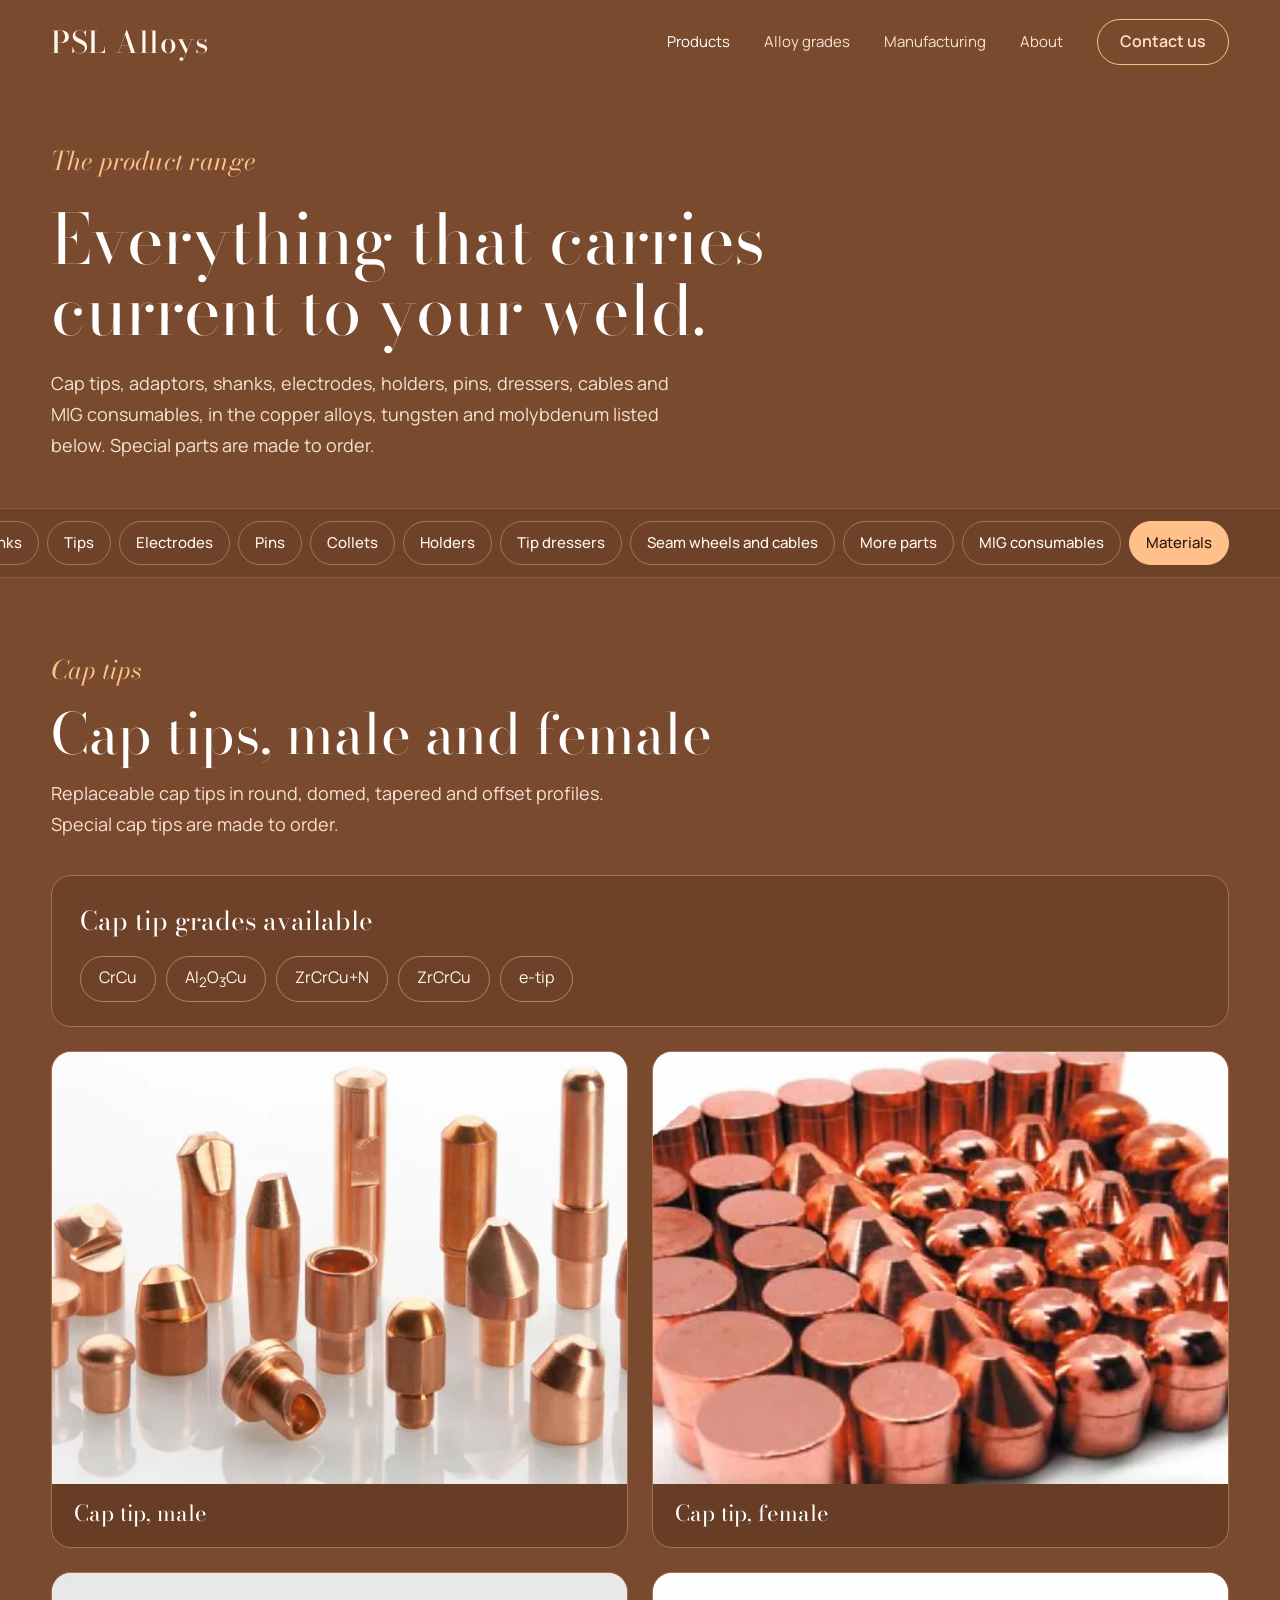
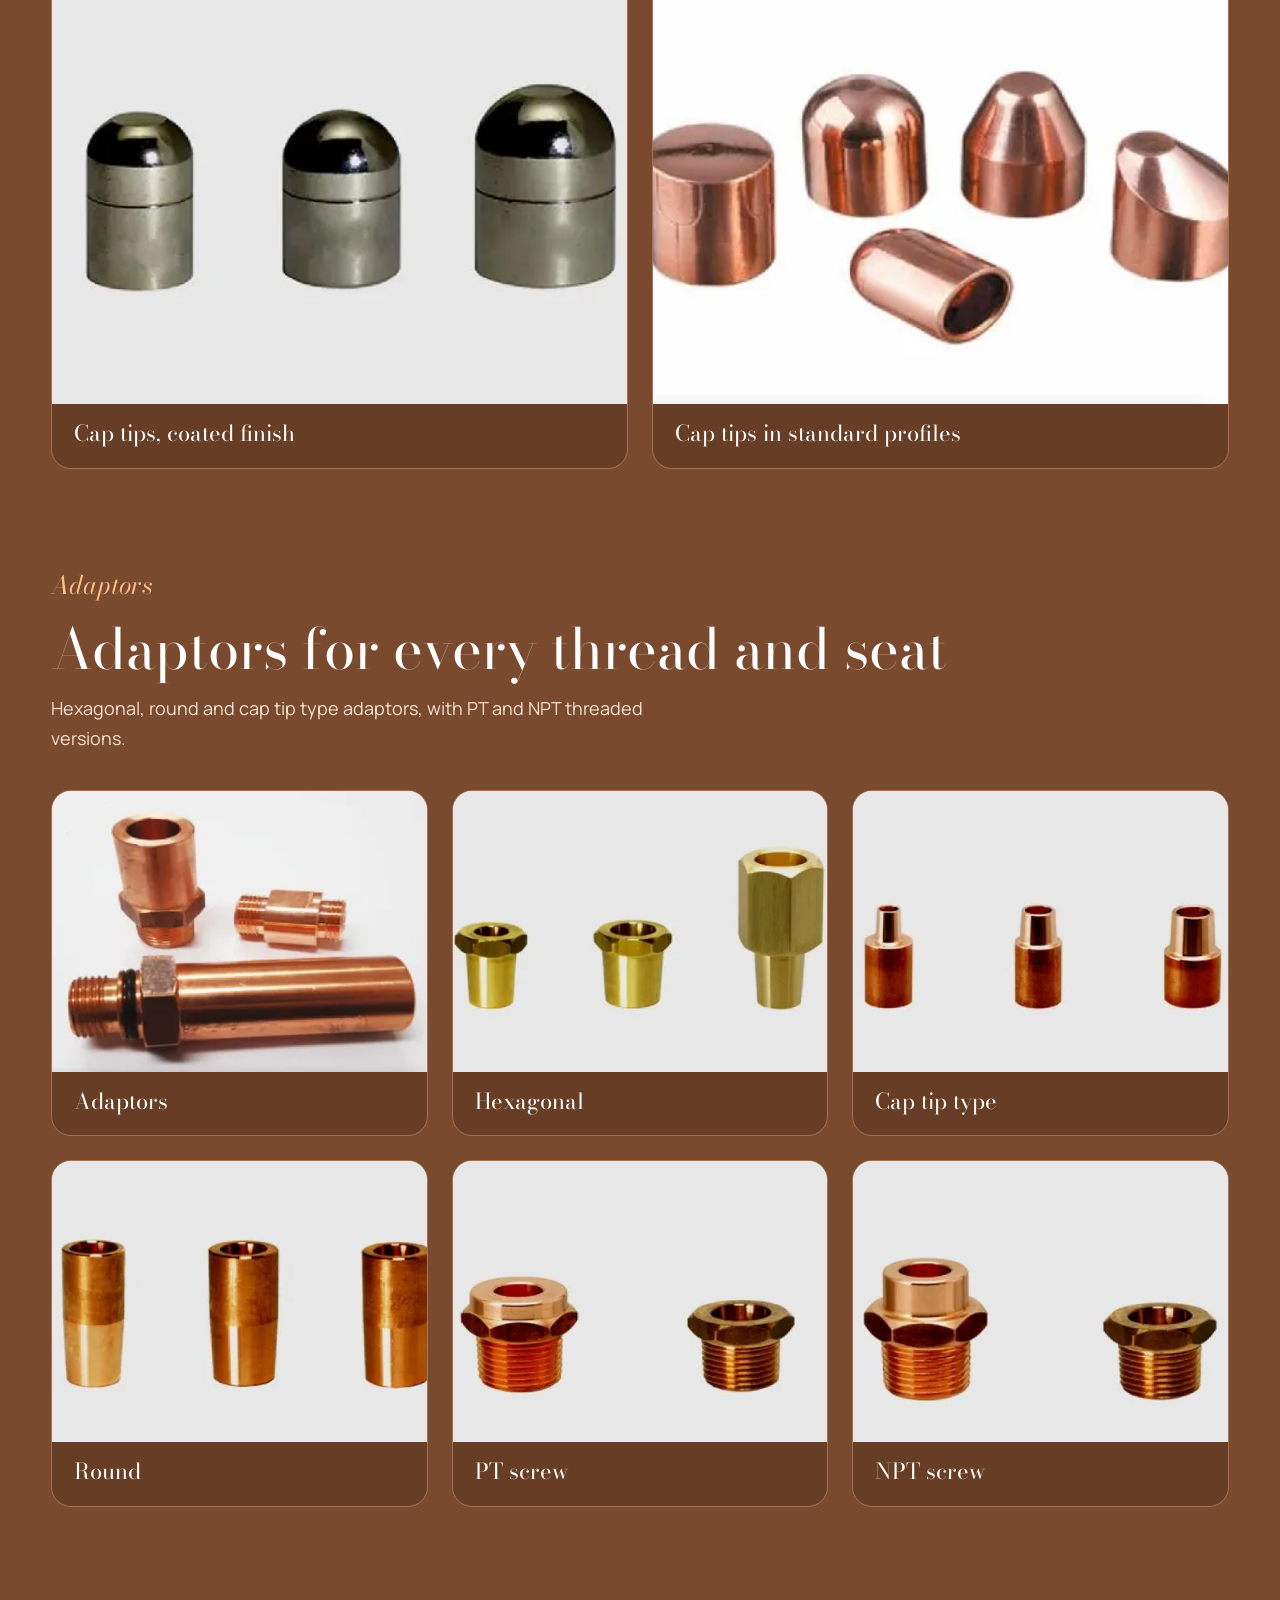
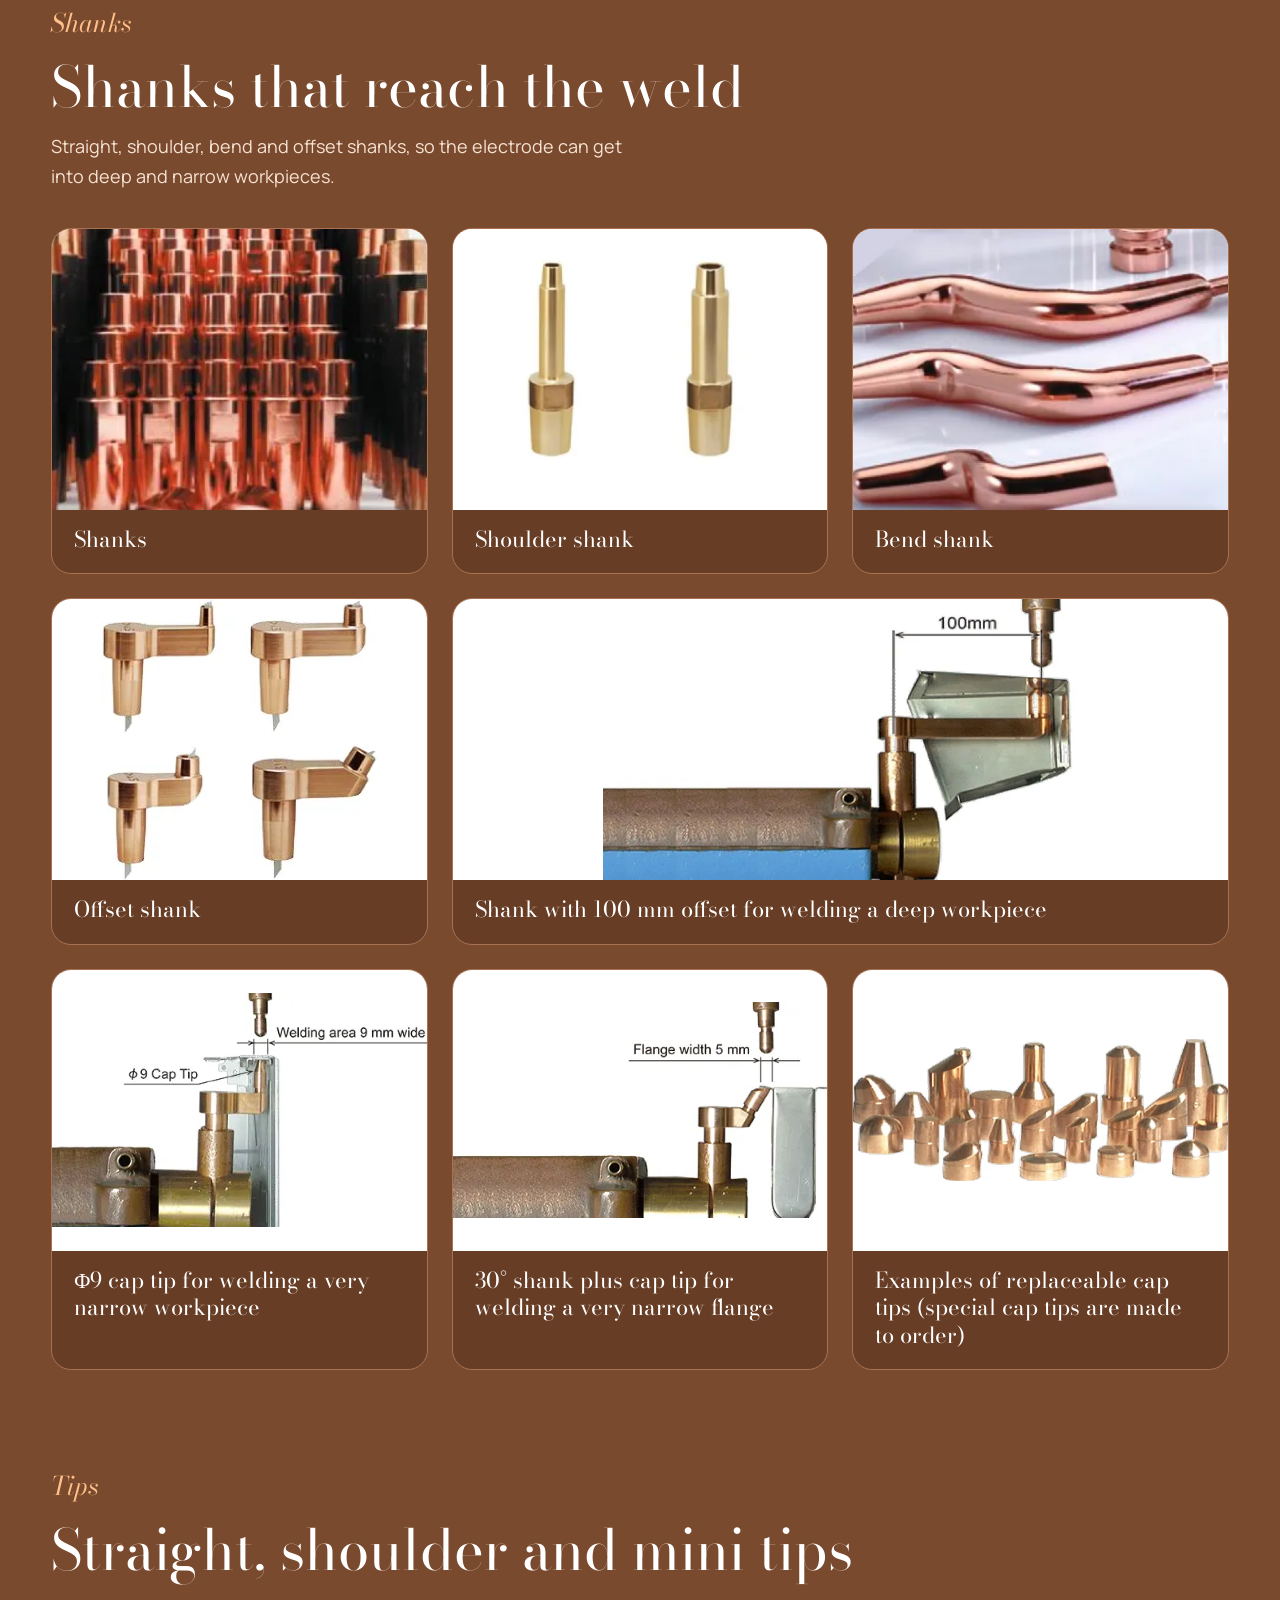
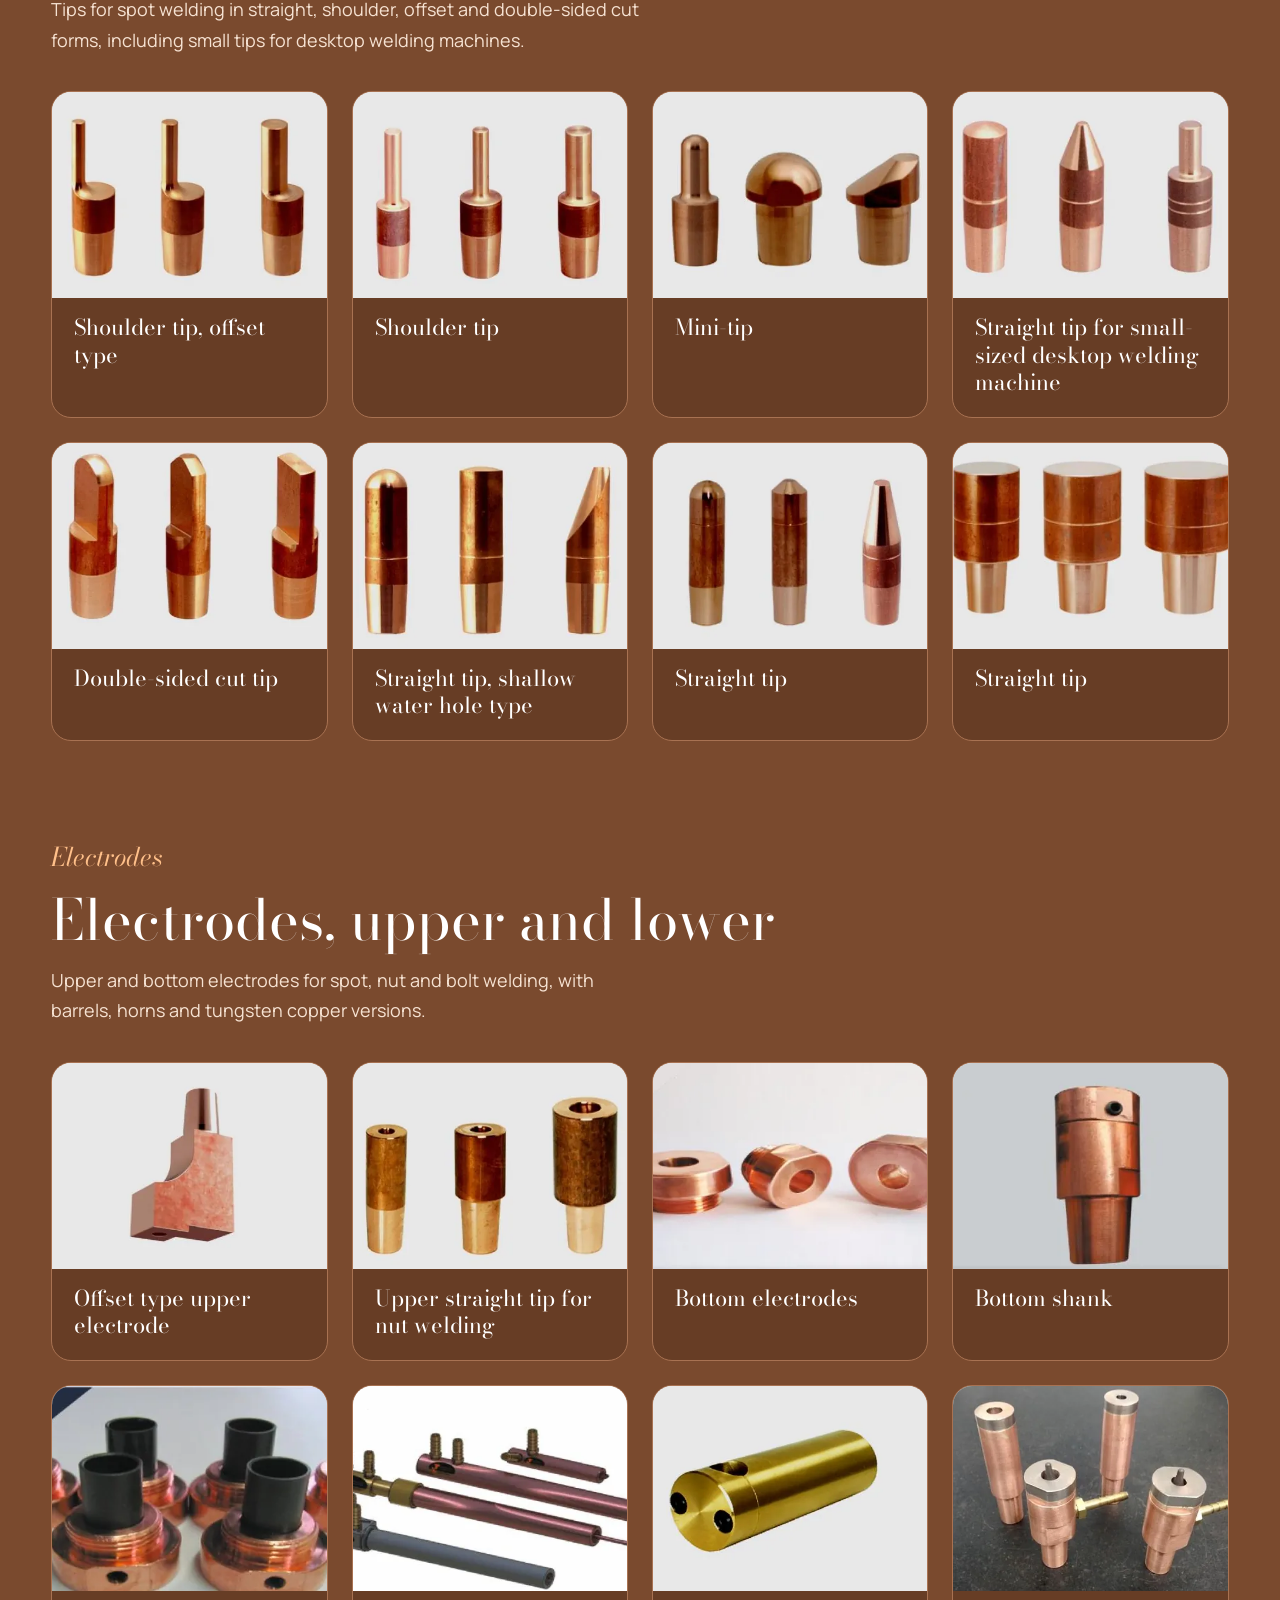
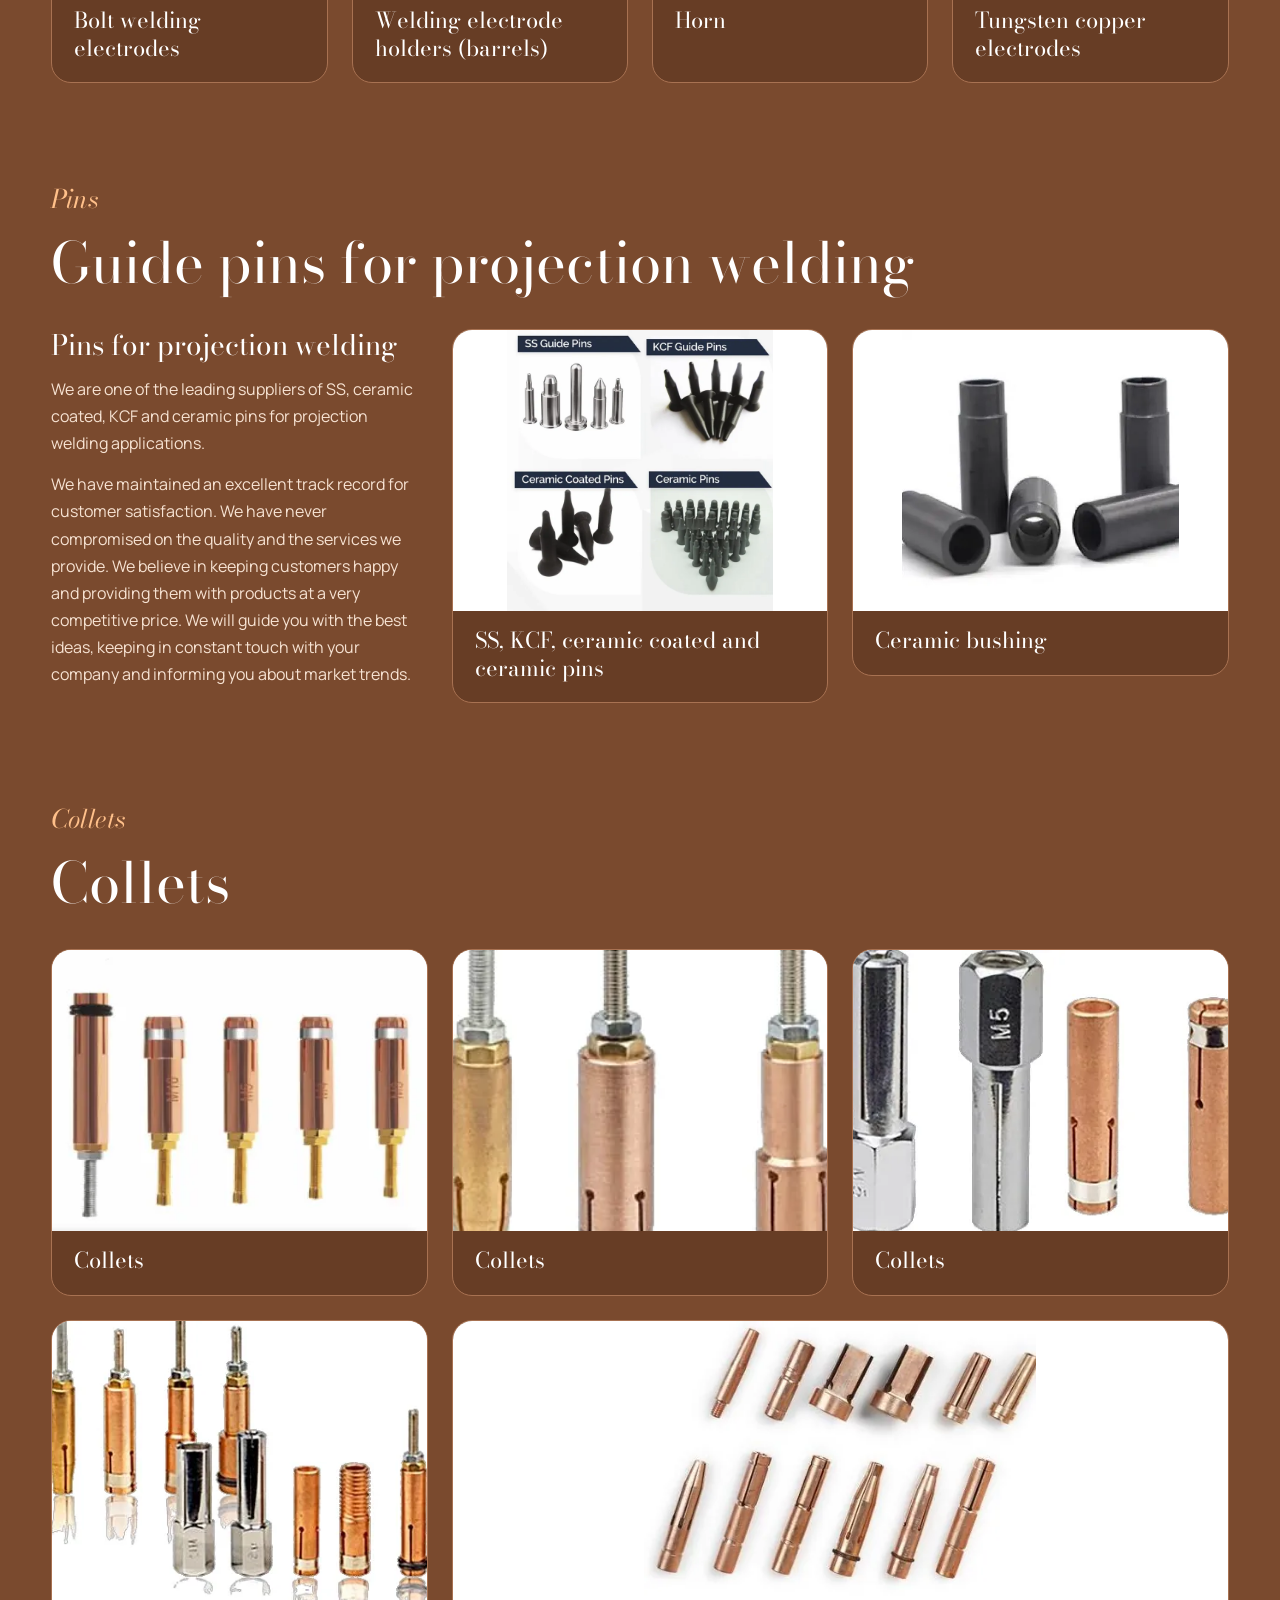
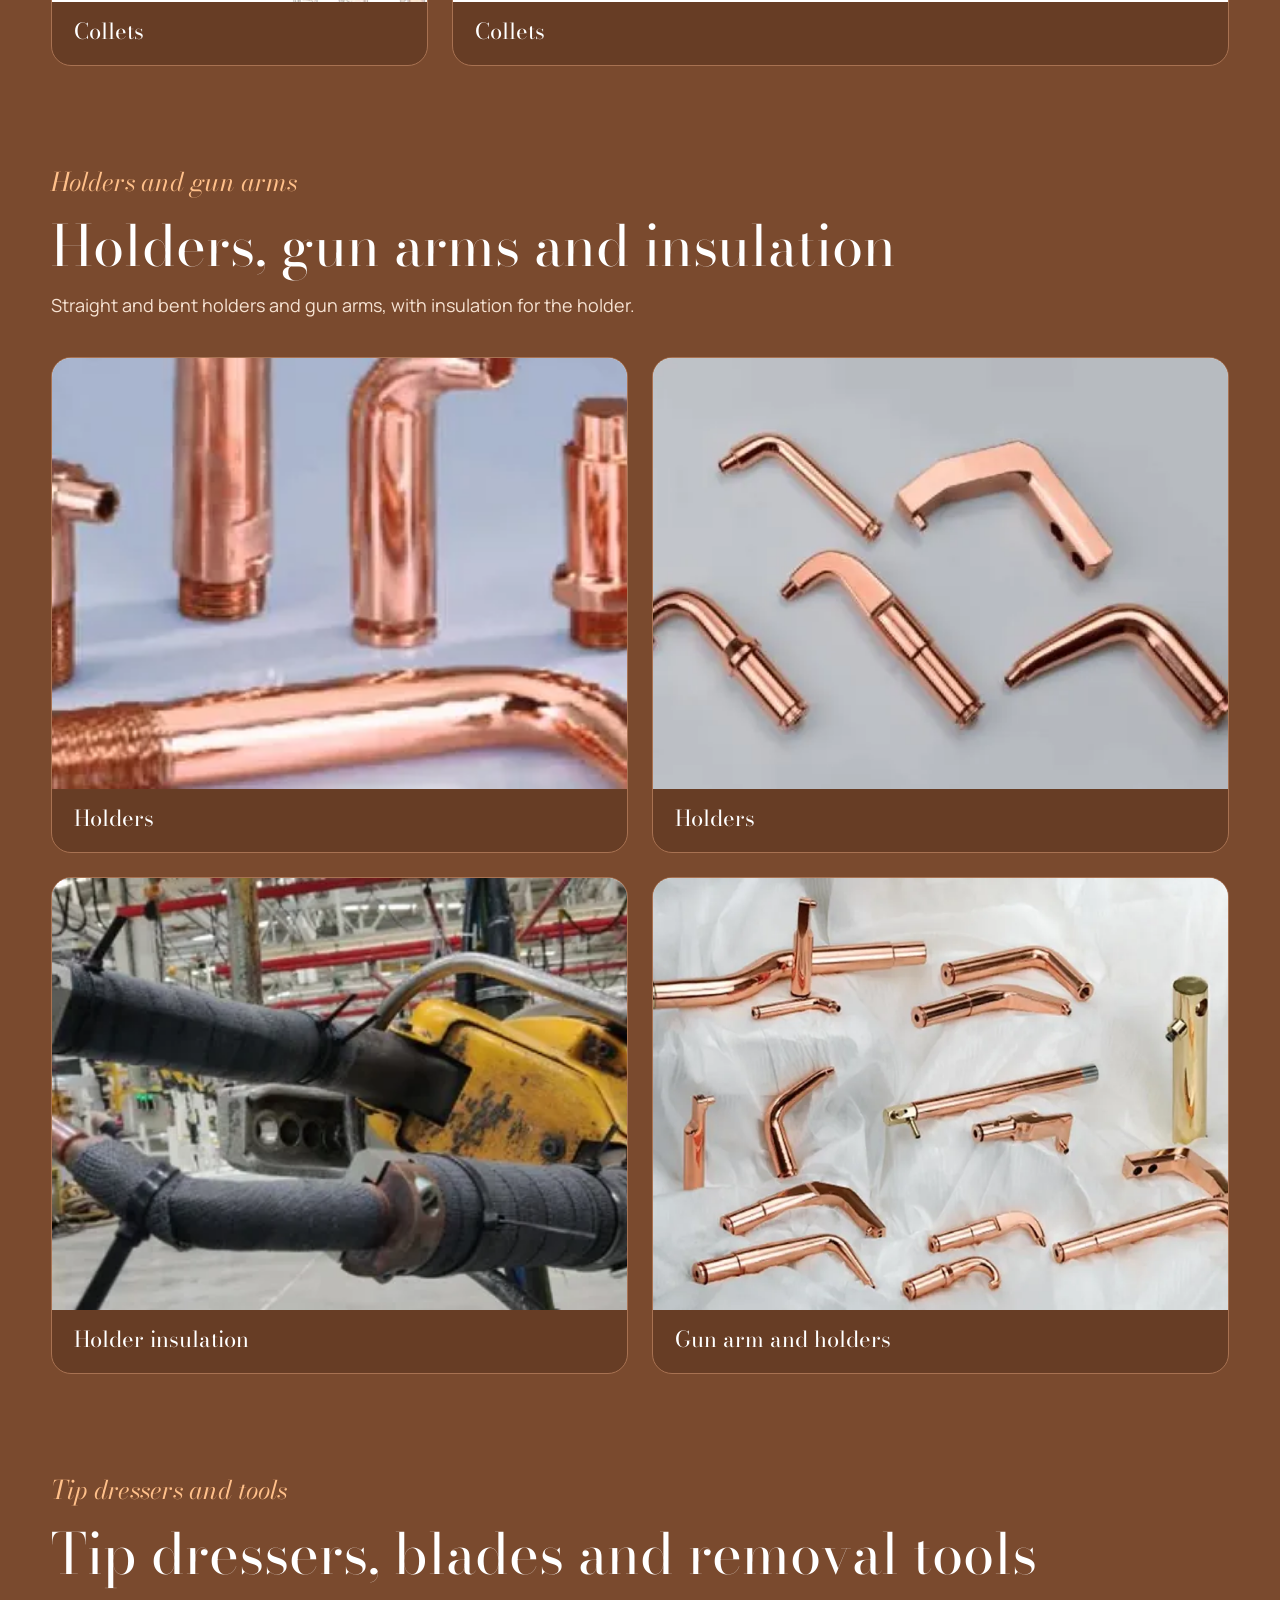
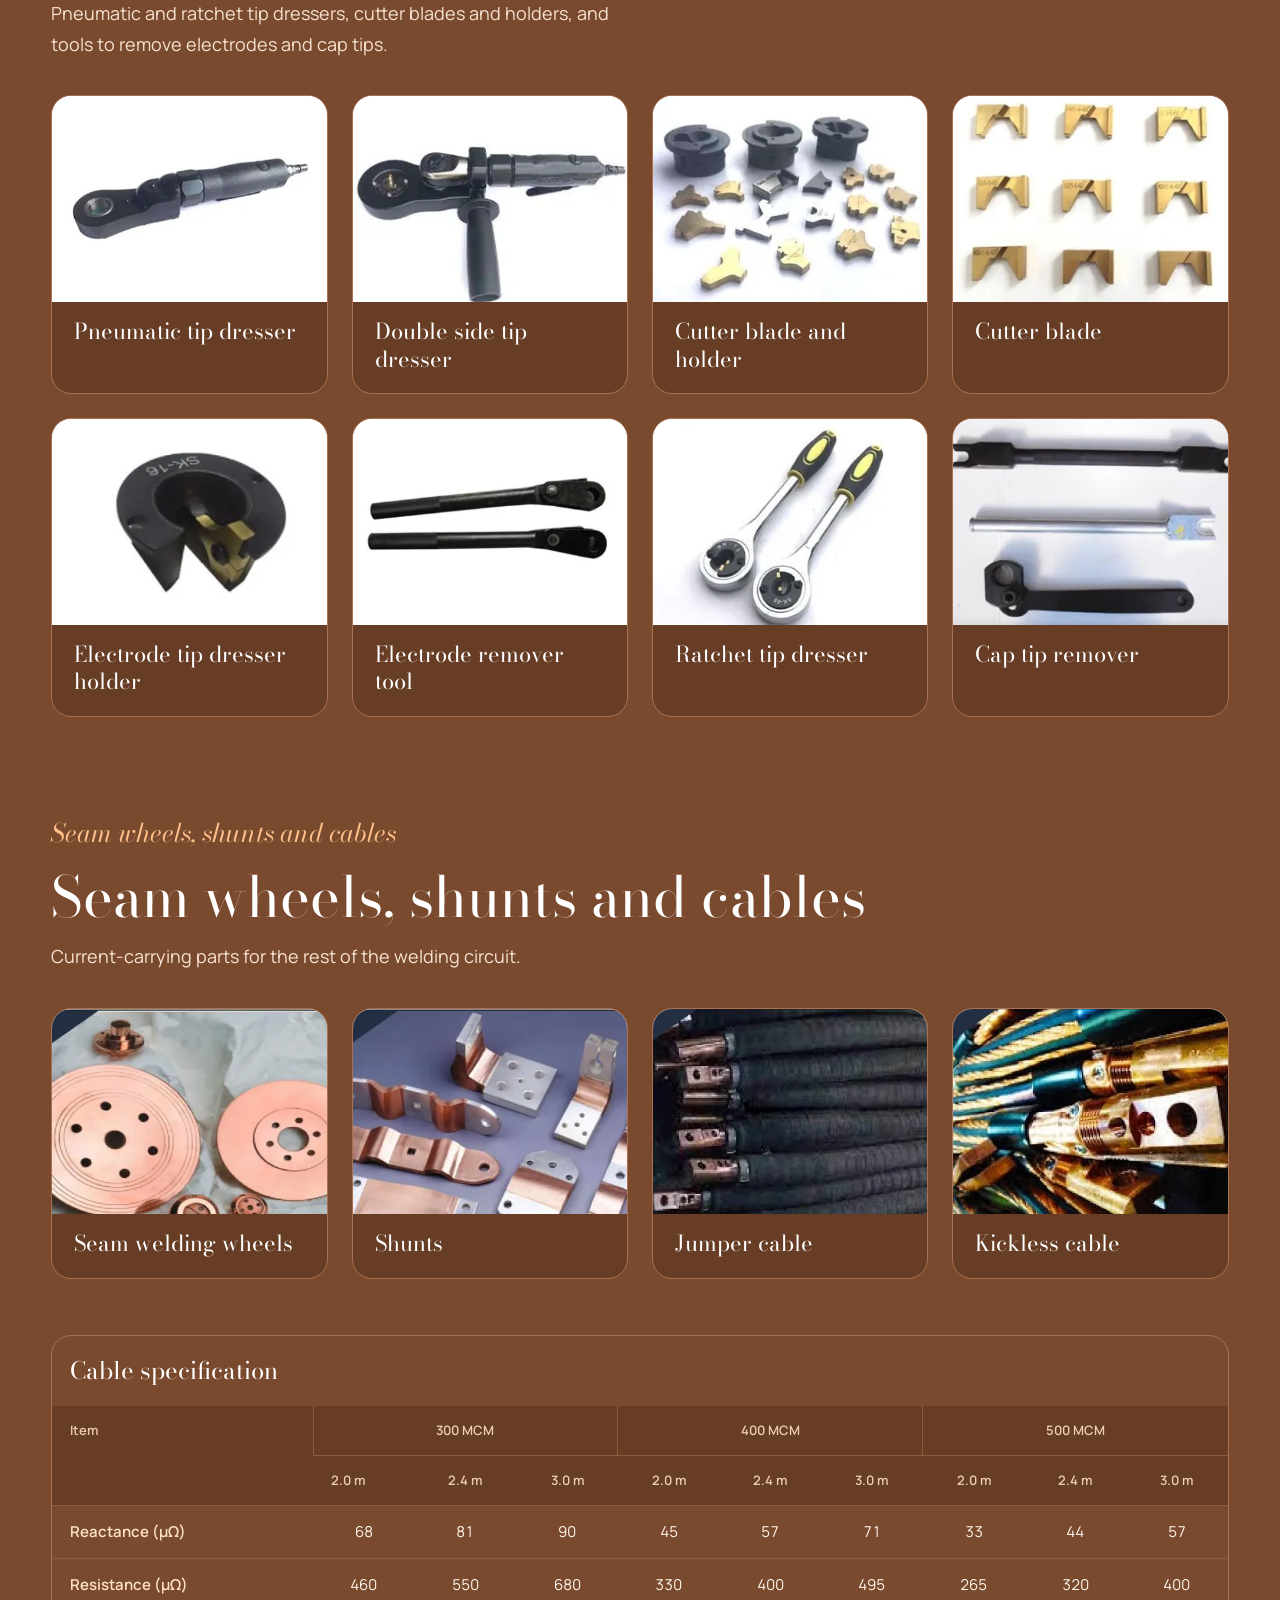
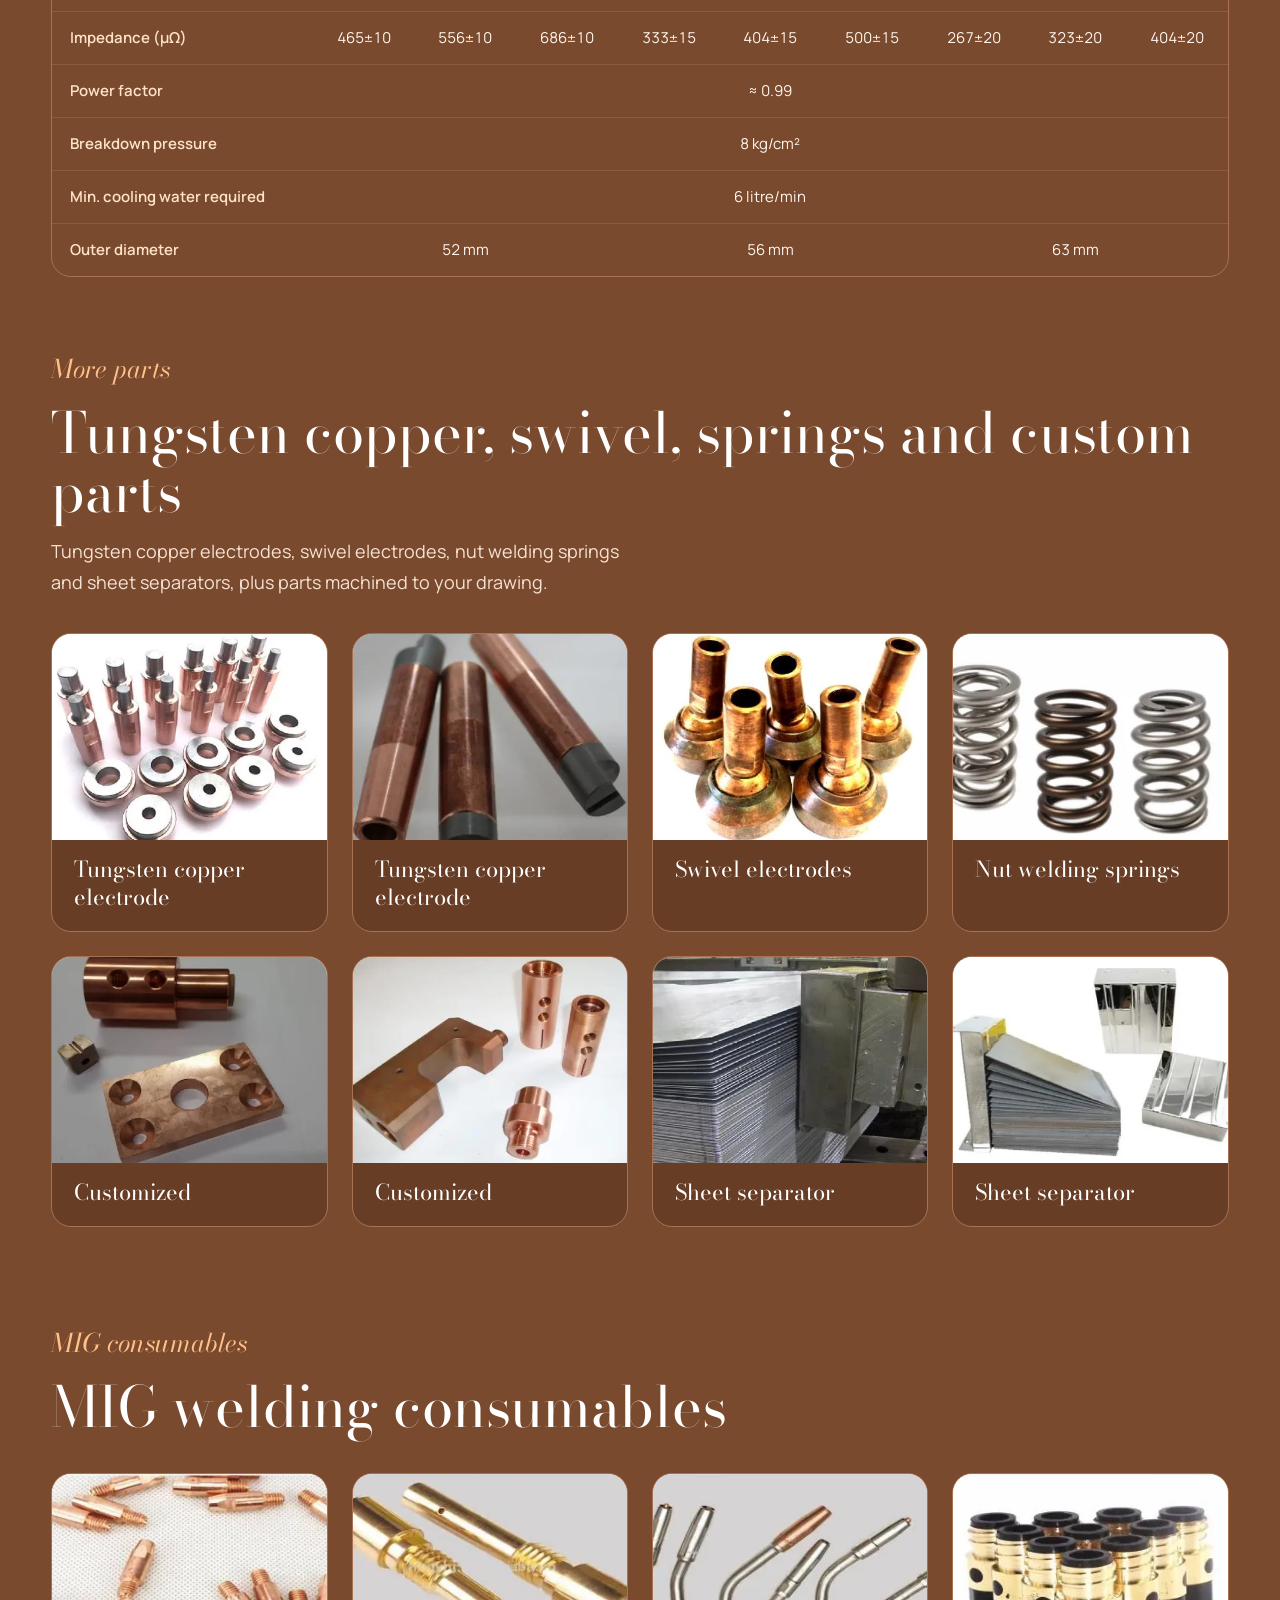
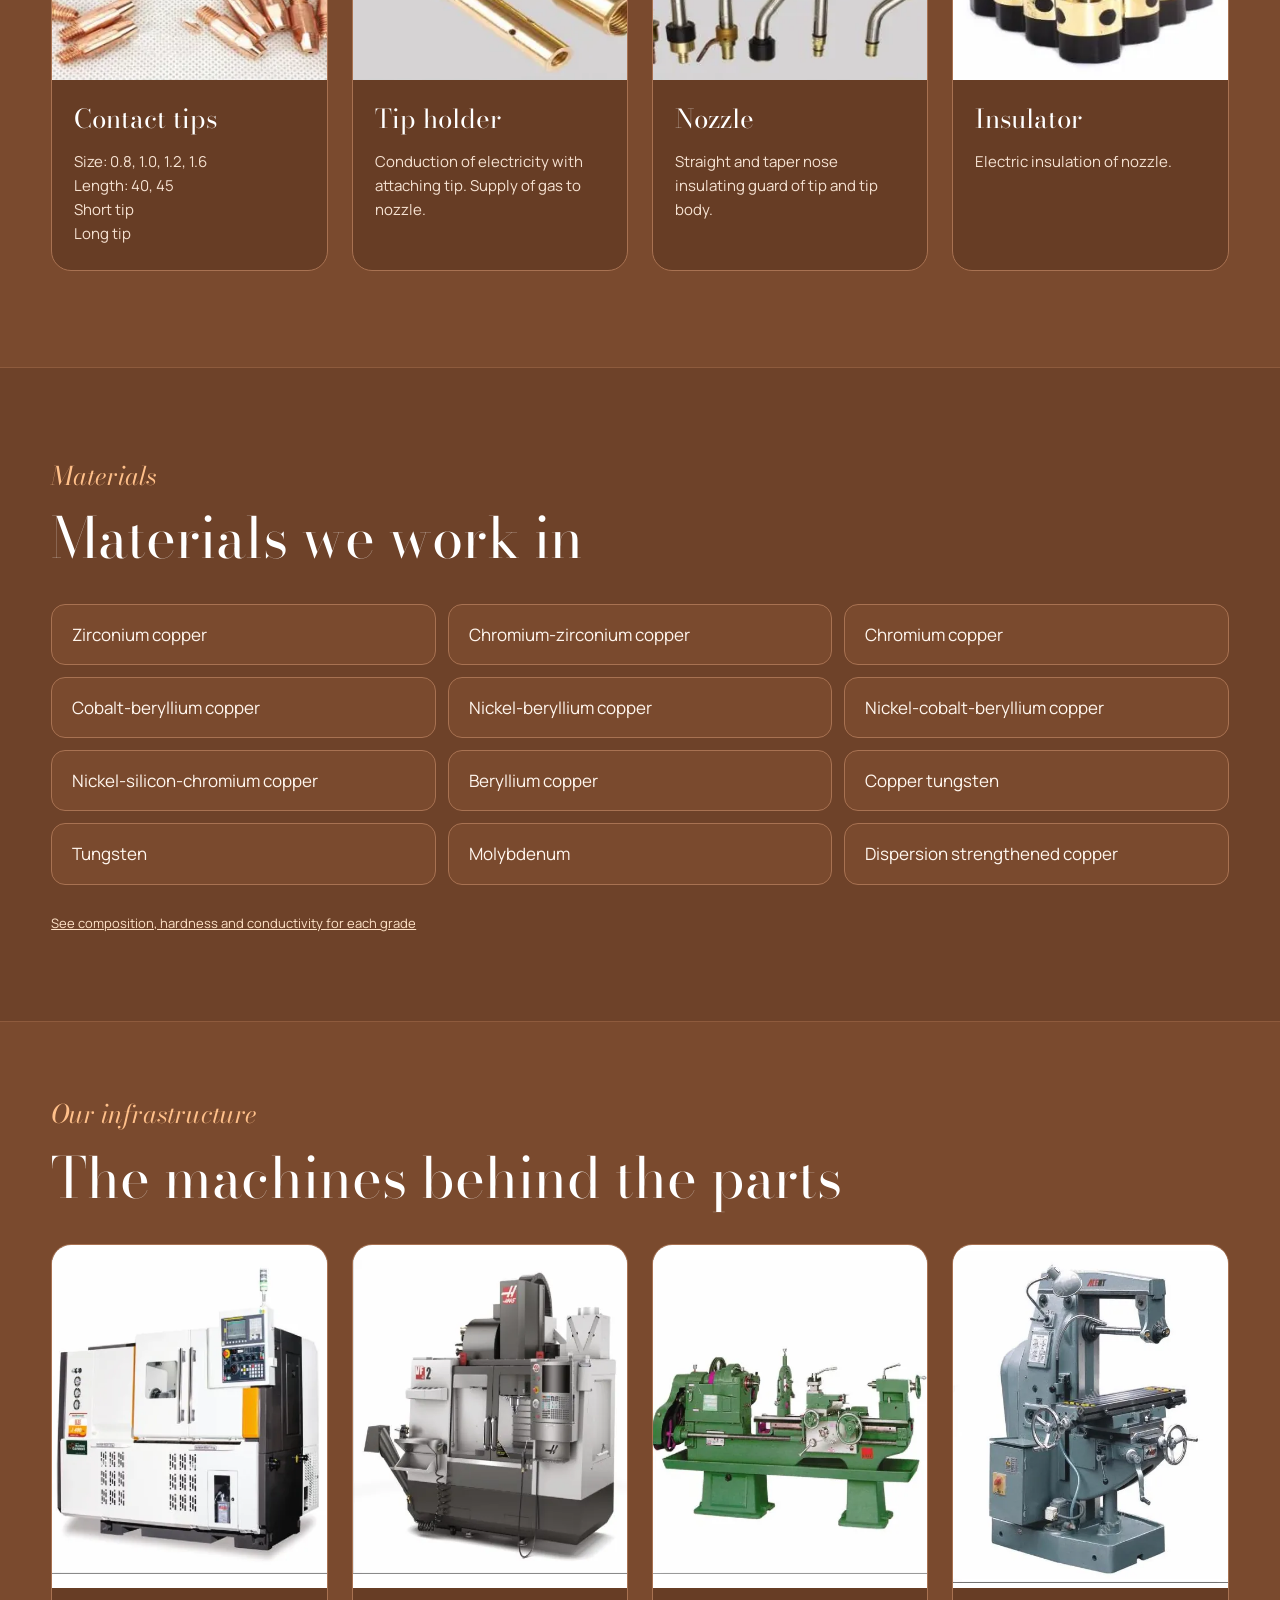
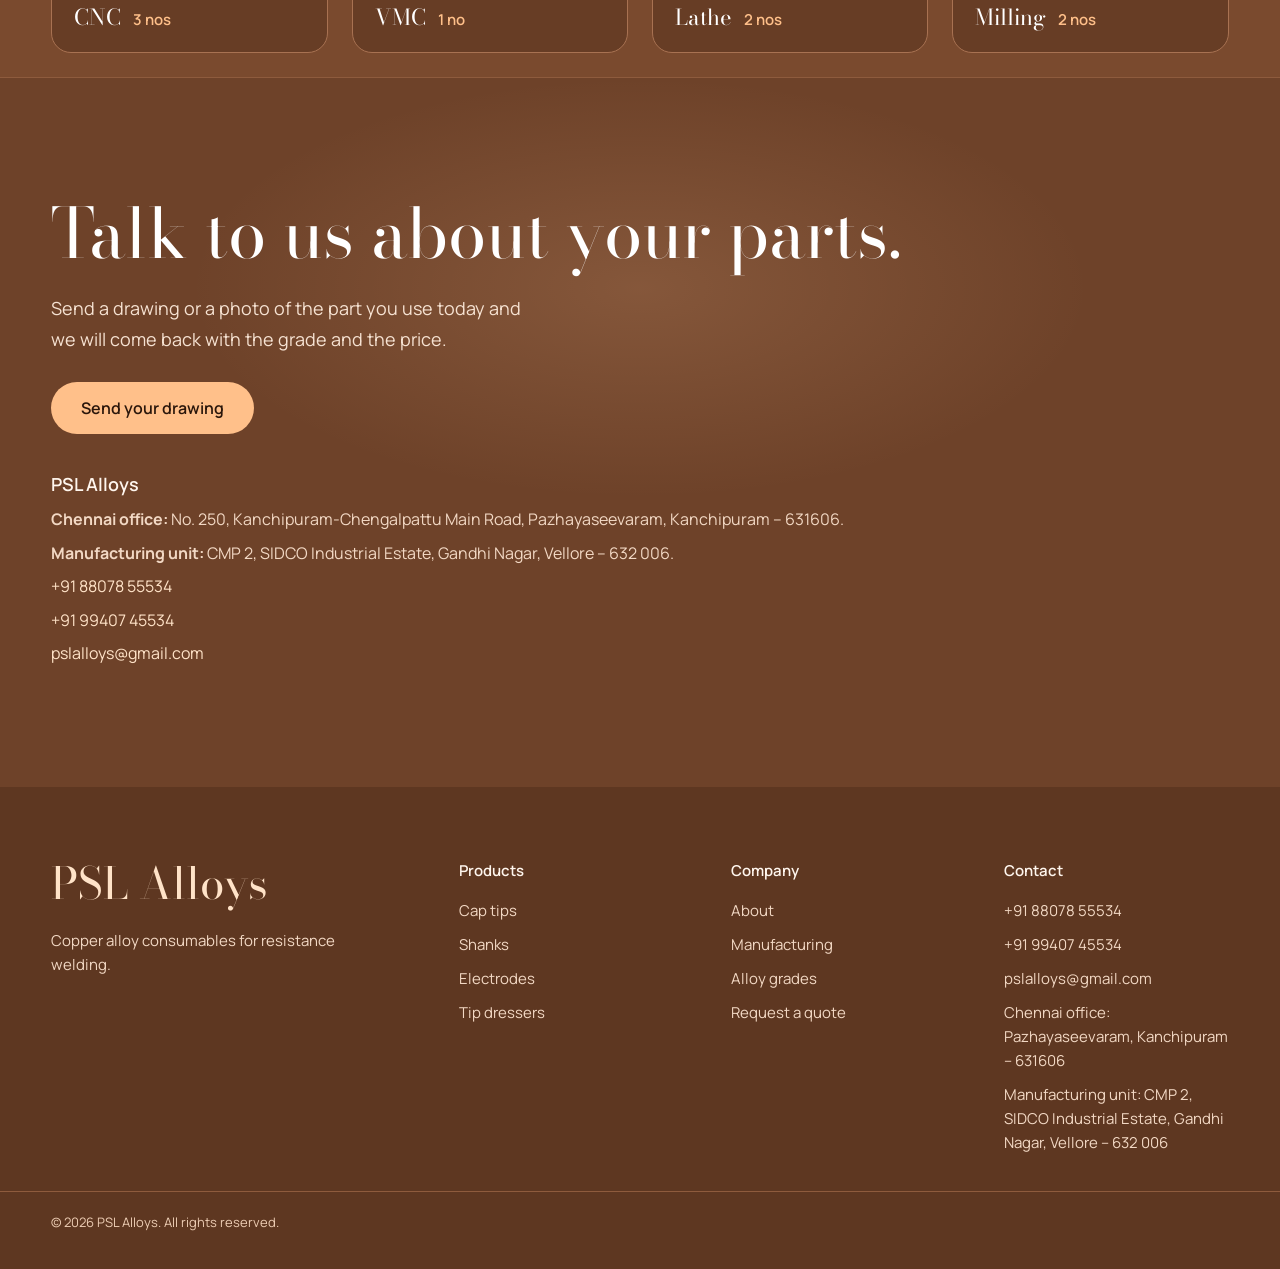
==== commit 62aea13b: "Update locating pin materials; add Chennai office label and Vellore manufacturing unit address Co-Au" ====
--- a/products.html
+++ b/products.html
@@ -213,7 +213,8 @@
       <div class="actions left"><a href="index.html#quote" class="btn btn-solid">Send your drawing</a></div>
       <address>
         <strong>PSL Alloys</strong>
-        <span>No. 250, Kanchipuram-Chengalpattu Main Road, Pazhayaseevaram, Kanchipuram – 631606.</span>
+        <span><b>Chennai office:</b> No. 250, Kanchipuram-Chengalpattu Main Road, Pazhayaseevaram, Kanchipuram – 631606.</span>
+        <span><b>Manufacturing unit:</b> CMP 2, SIDCO Industrial Estate, Gandhi Nagar, Vellore – 632 006.</span>
         <a href="tel:+918807855534">+91 88078 55534</a>
         <a href="tel:+919940745534">+91 99407 45534</a>
         <a href="mailto:pslalloys@gmail.com">pslalloys@gmail.com</a>
@@ -229,7 +230,7 @@
     <div><div class="foot-logo">PSL Alloys</div><p>Copper alloy consumables for resistance welding.</p></div>
     <div><h4>Products</h4><a href="#captips">Cap tips</a><a href="#shanks">Shanks</a><a href="#electrodes">Electrodes</a><a href="#dressers">Tip dressers</a></div>
     <div><h4>Company</h4><a href="index.html#about">About</a><a href="index.html#made">Manufacturing</a><a href="index.html#grades">Alloy grades</a><a href="index.html#quote">Request a quote</a></div>
-    <div><h4>Contact</h4><a href="tel:+918807855534">+91 88078 55534</a><a href="tel:+919940745534">+91 99407 45534</a><a href="mailto:pslalloys@gmail.com">pslalloys@gmail.com</a><span>Pazhayaseevaram, Kanchipuram – 631606</span></div>
+    <div><h4>Contact</h4><a href="tel:+918807855534">+91 88078 55534</a><a href="tel:+919940745534">+91 99407 45534</a><a href="mailto:pslalloys@gmail.com">pslalloys@gmail.com</a><span>Chennai office: Pazhayaseevaram, Kanchipuram – 631606</span><span>Manufacturing unit: CMP 2, SIDCO Industrial Estate, Gandhi Nagar, Vellore – 632 006</span></div>
   </div>
   <div class="wrap foot-base">© <span id="year">2026</span> PSL Alloys. All rights reserved.</div>
 </footer>
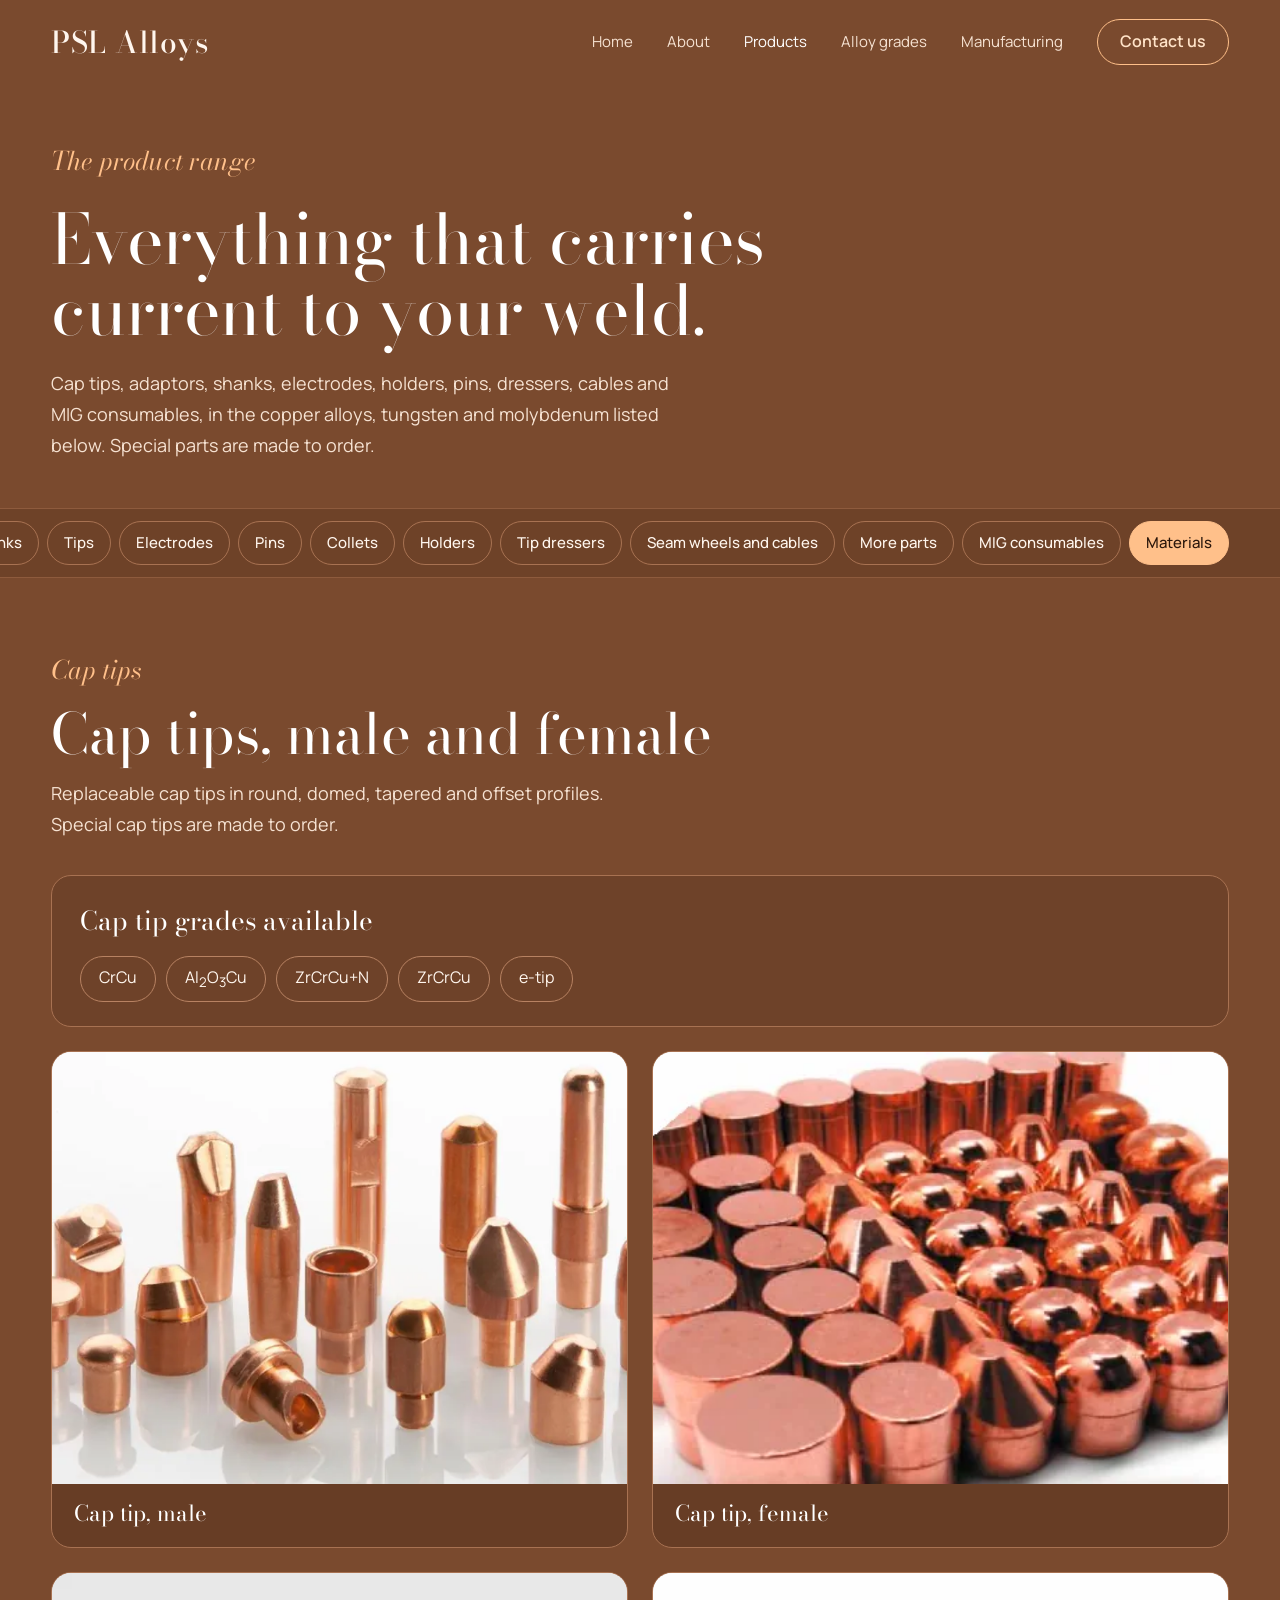
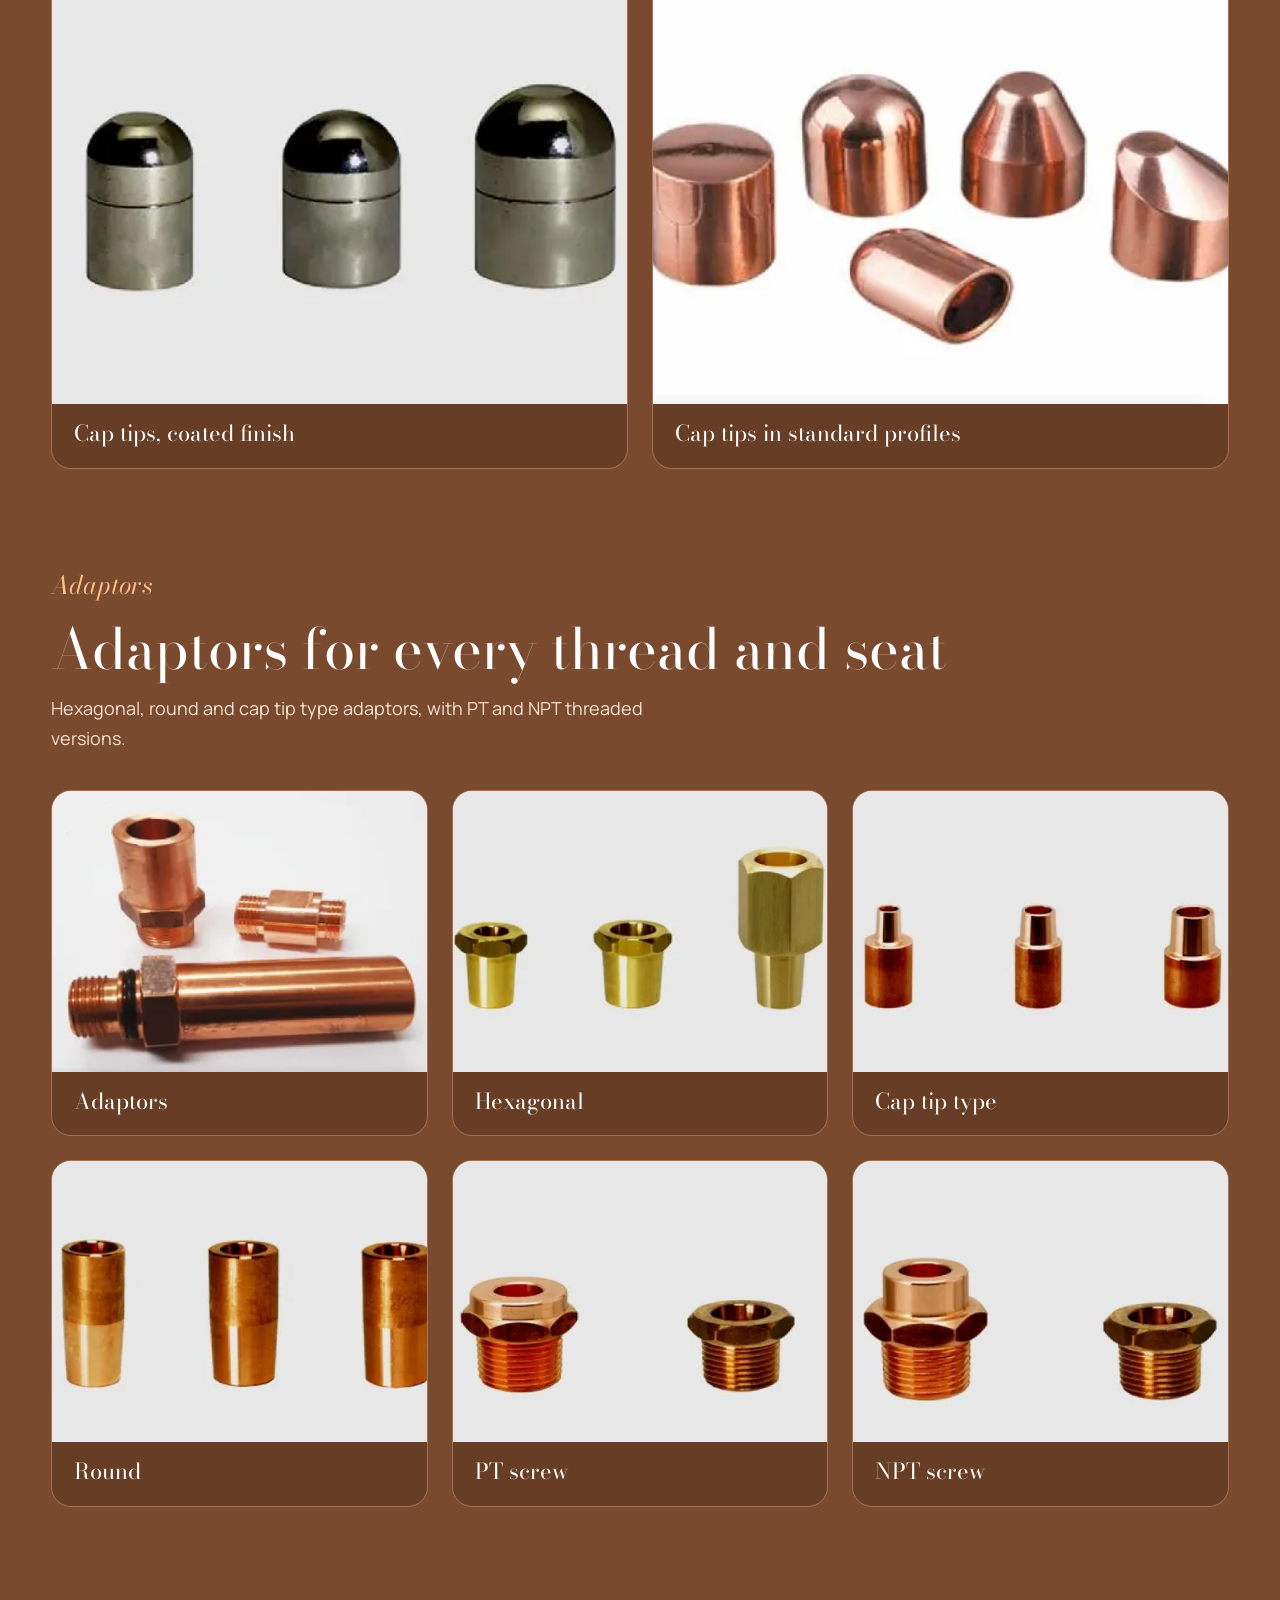
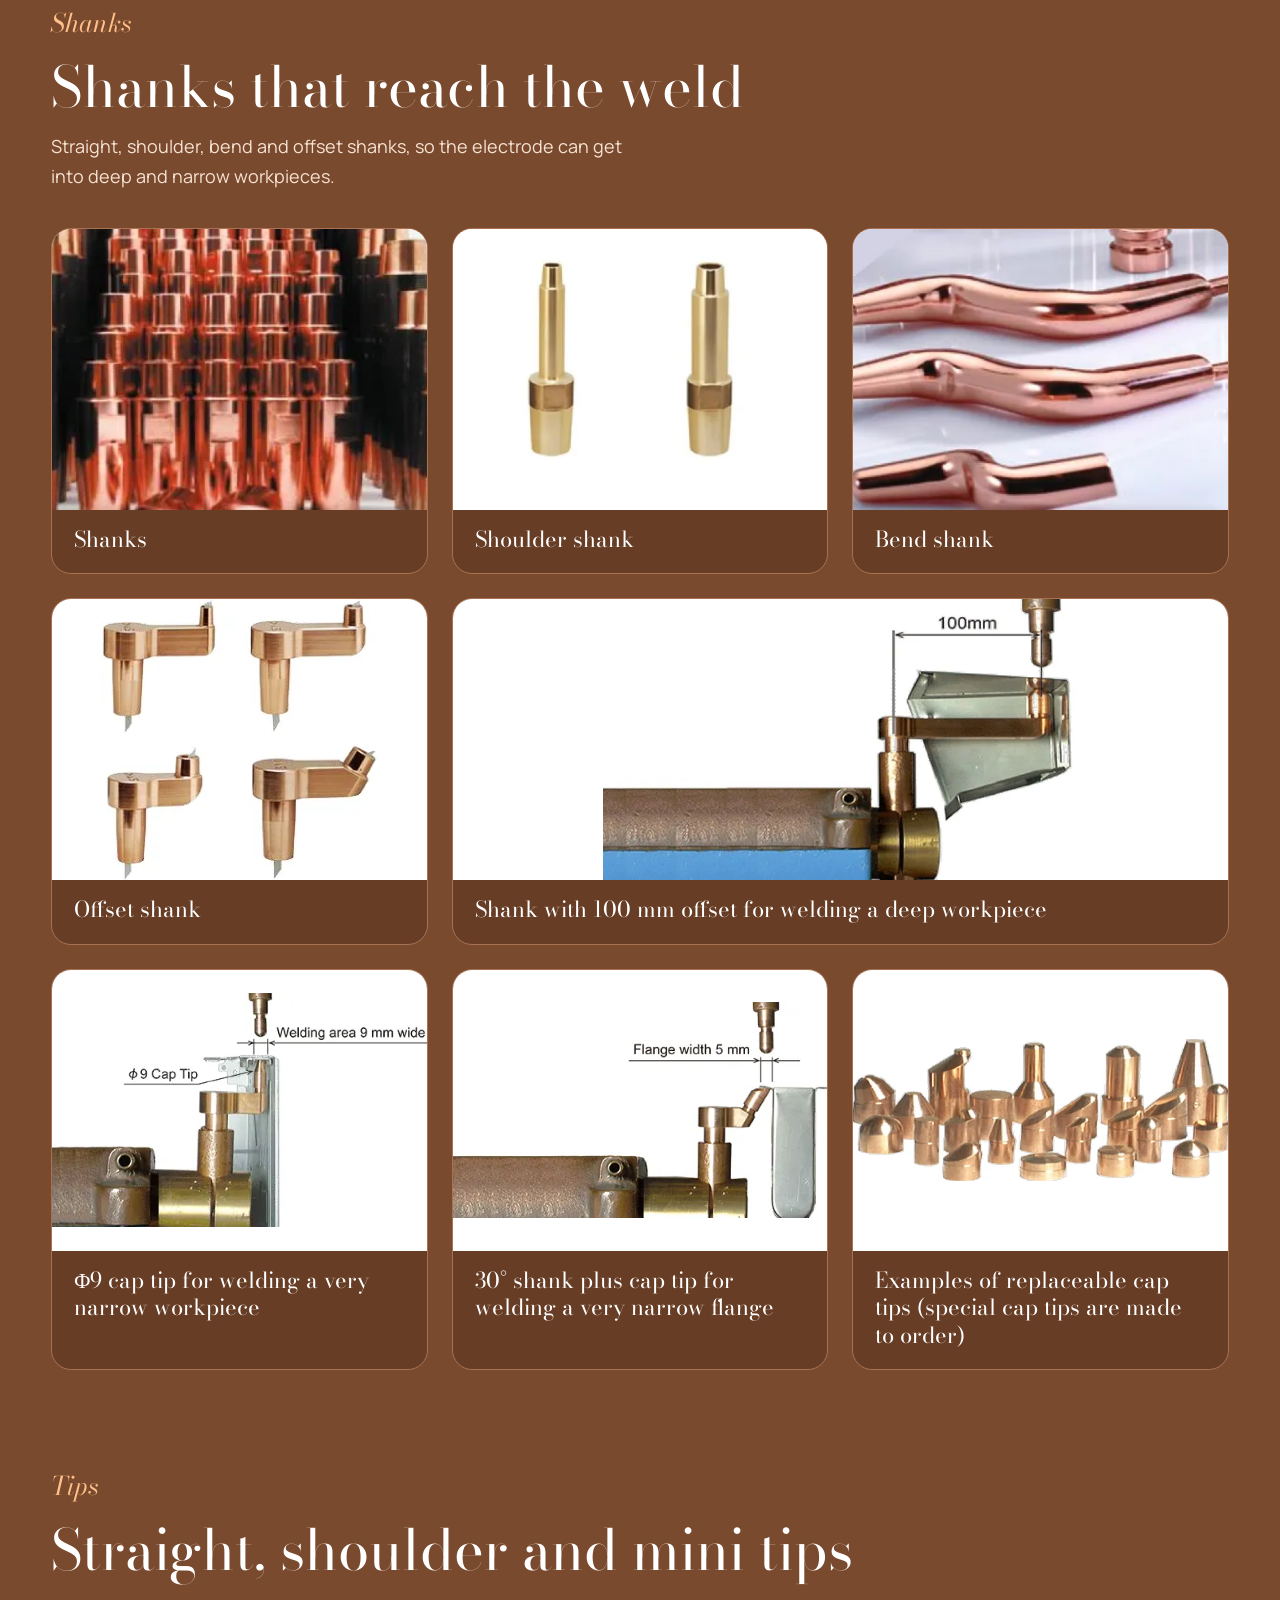
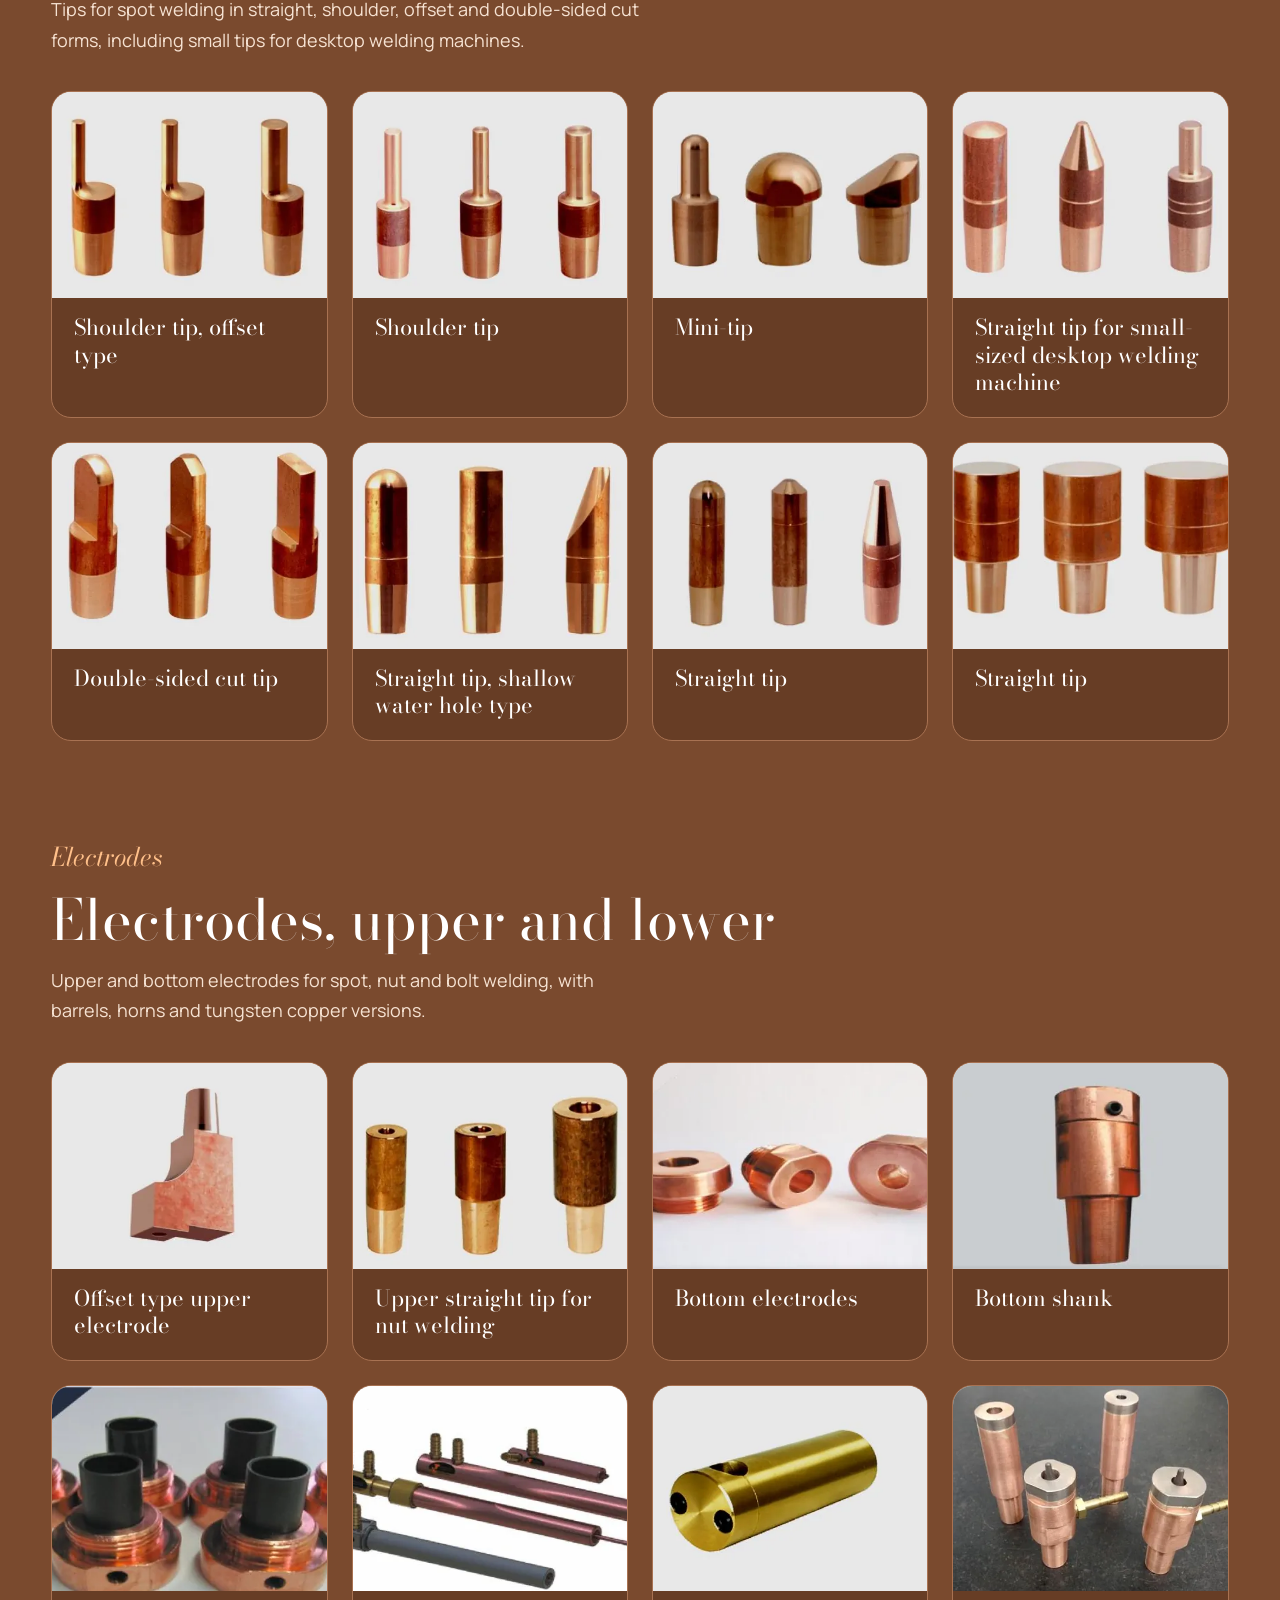
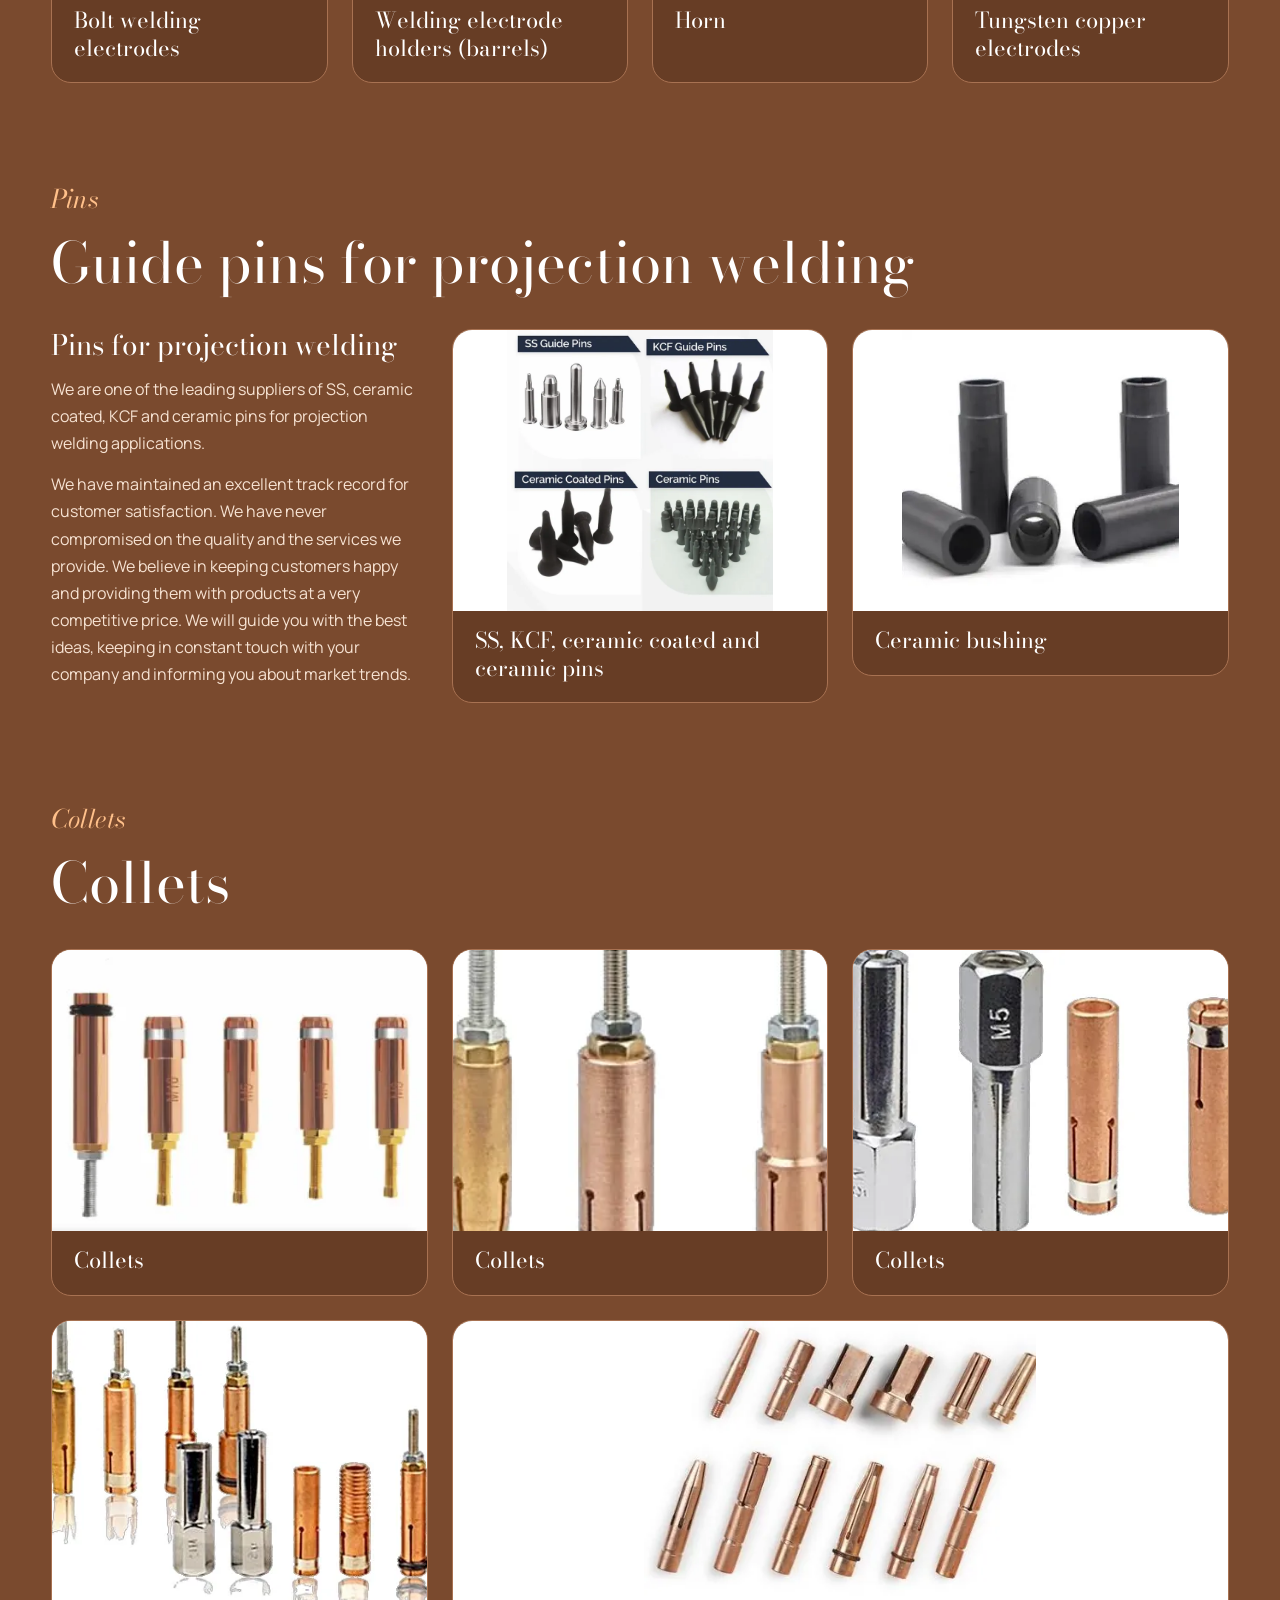
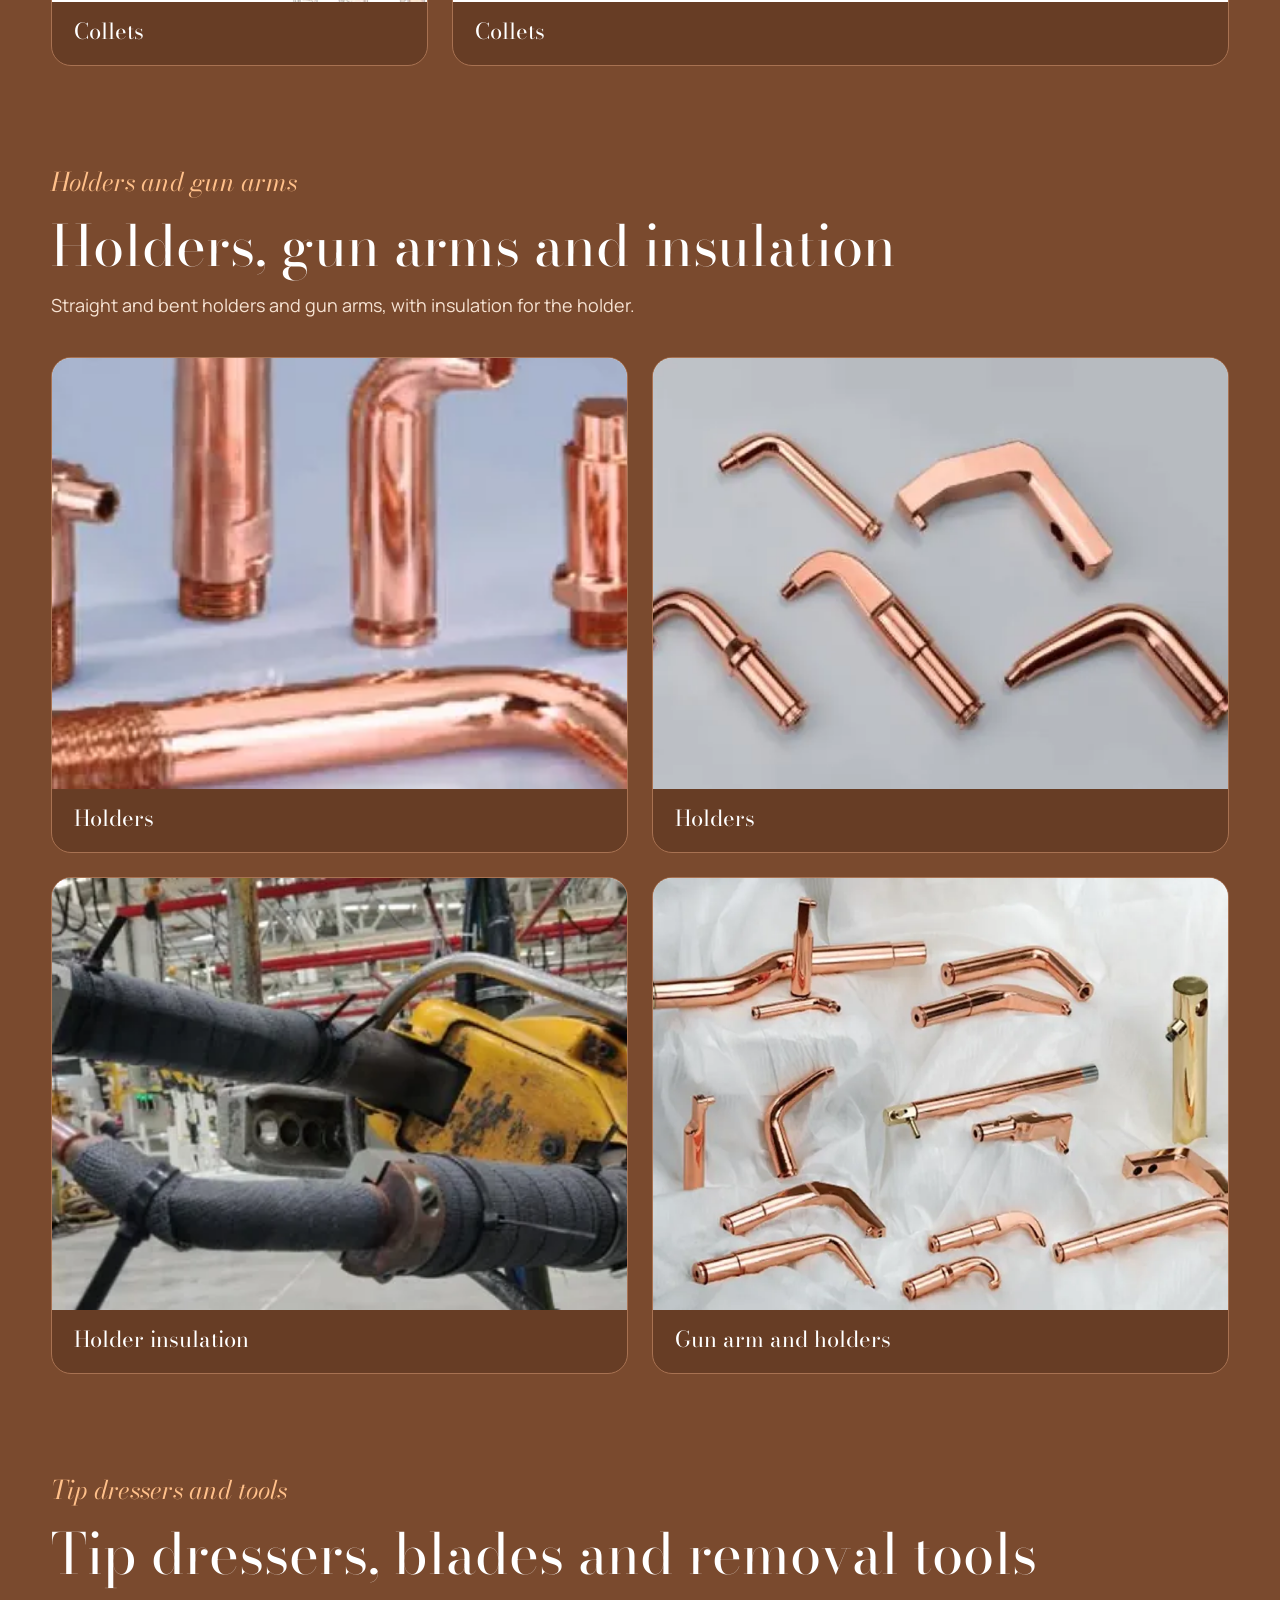
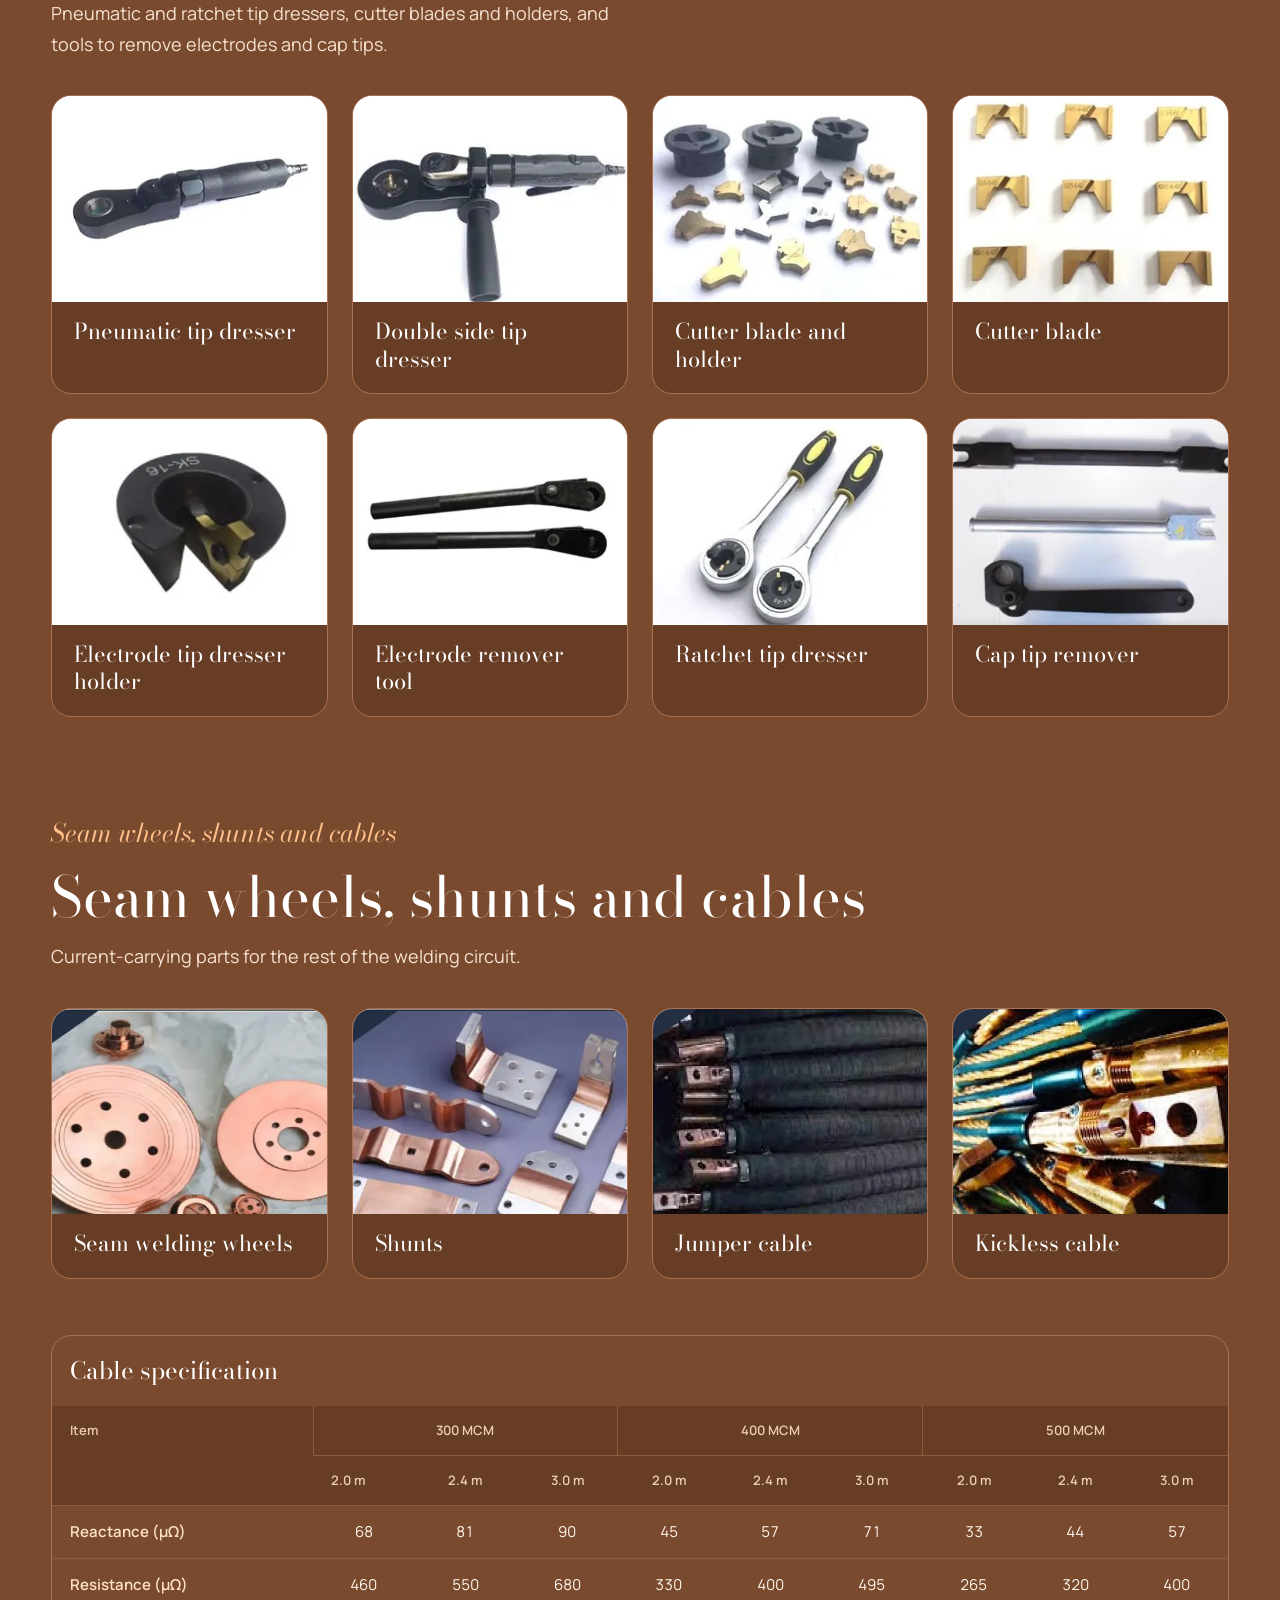
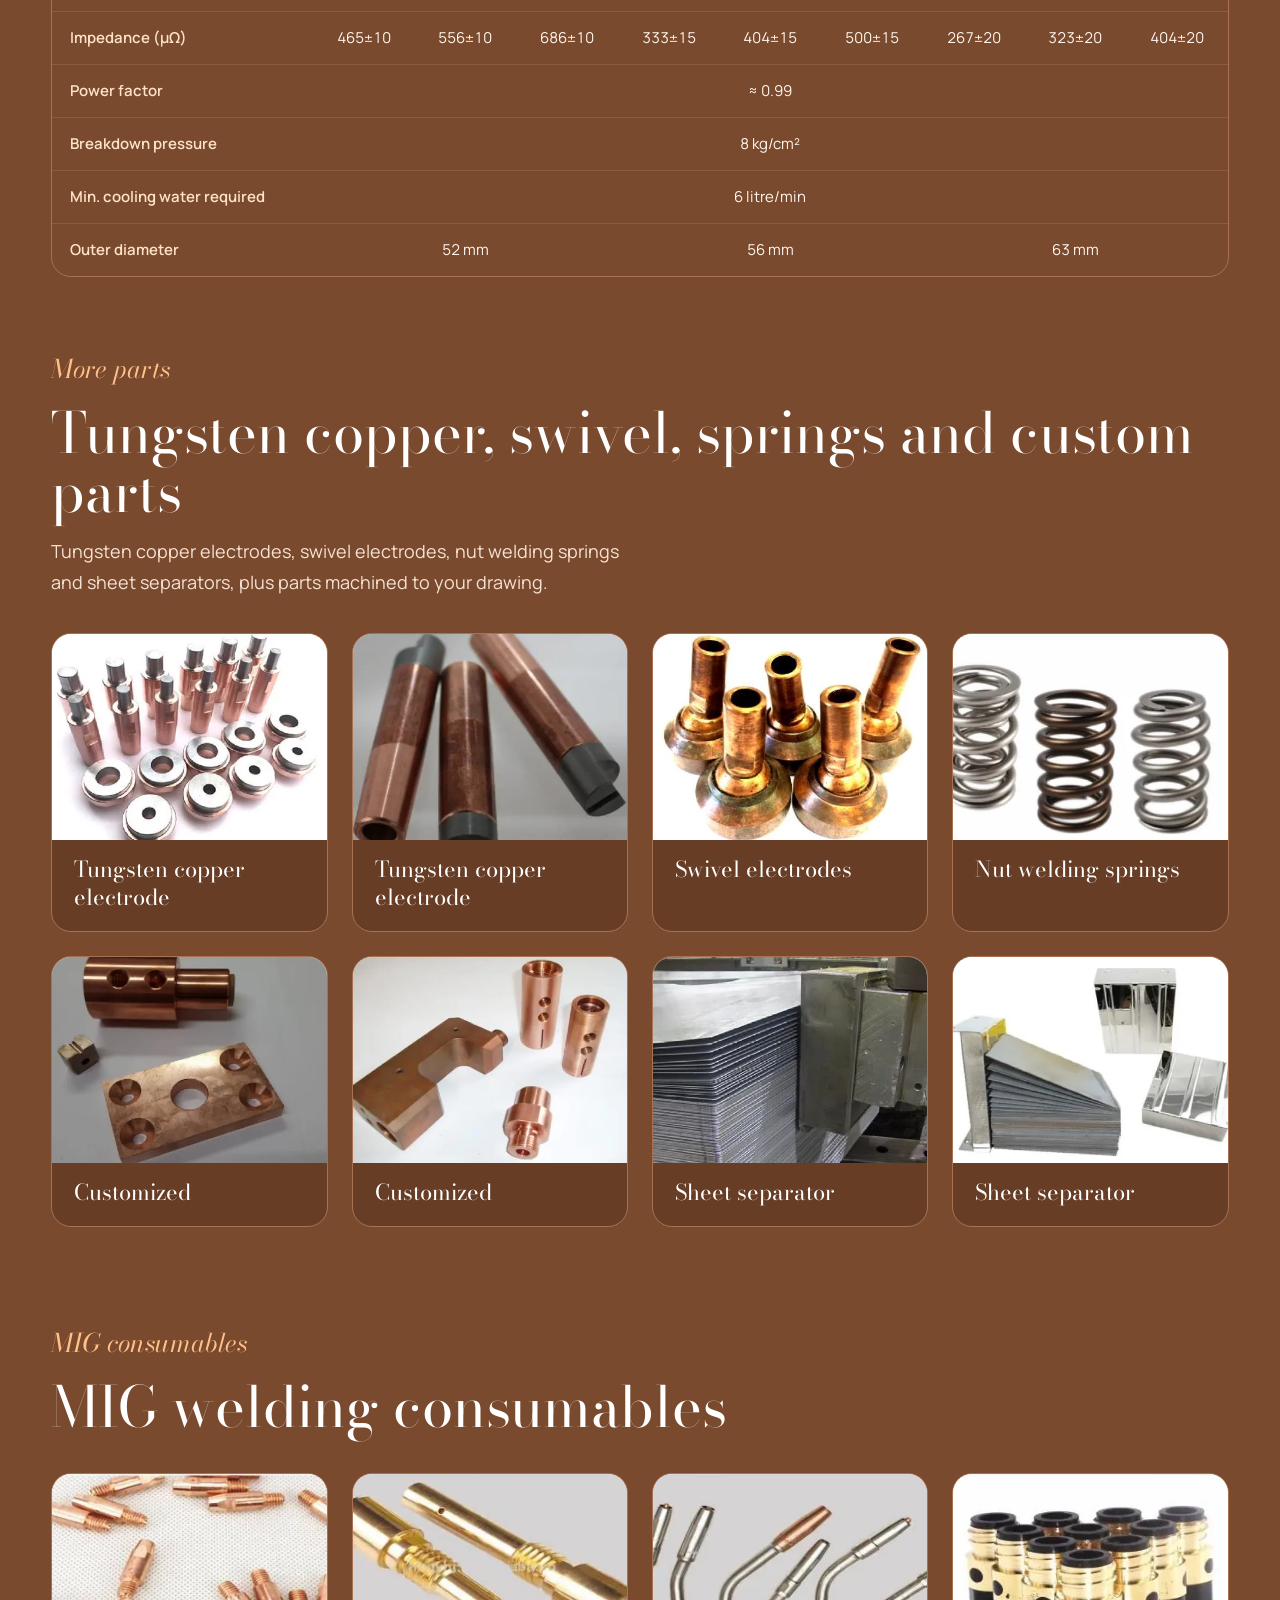
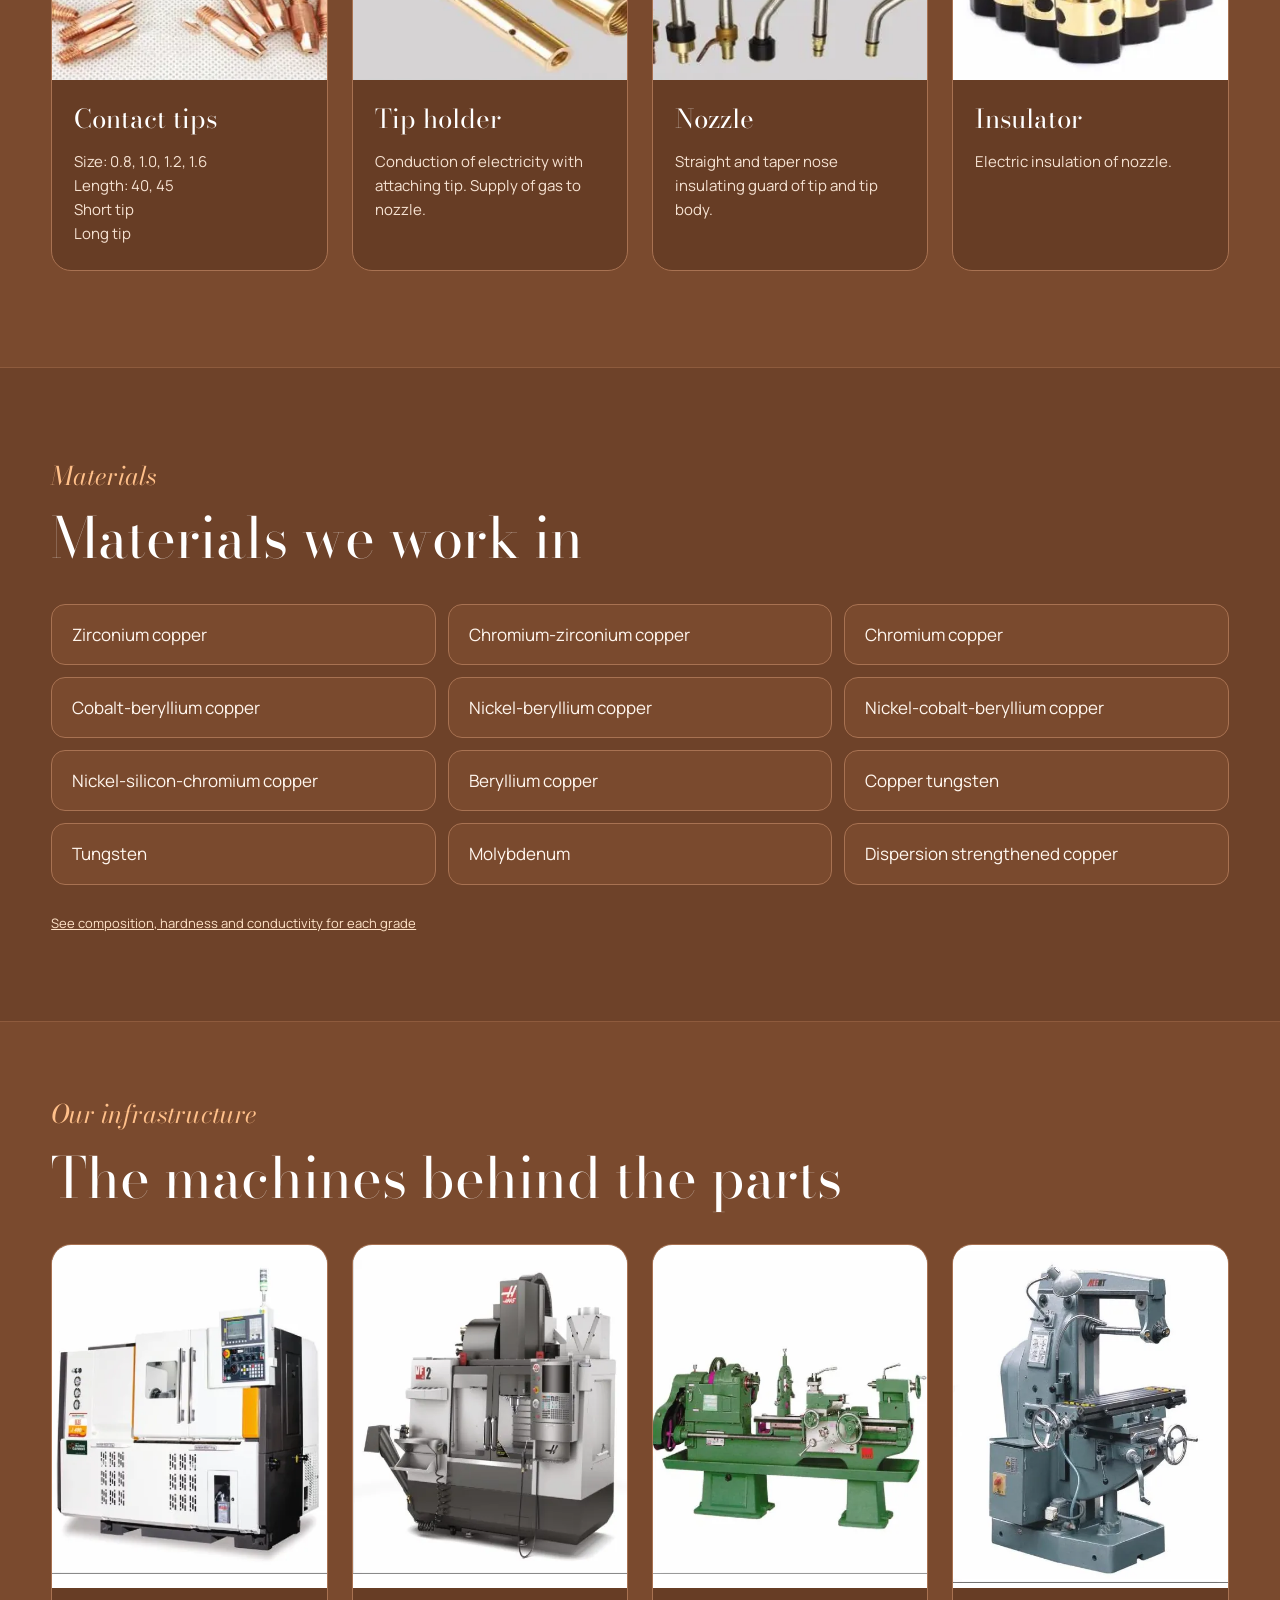
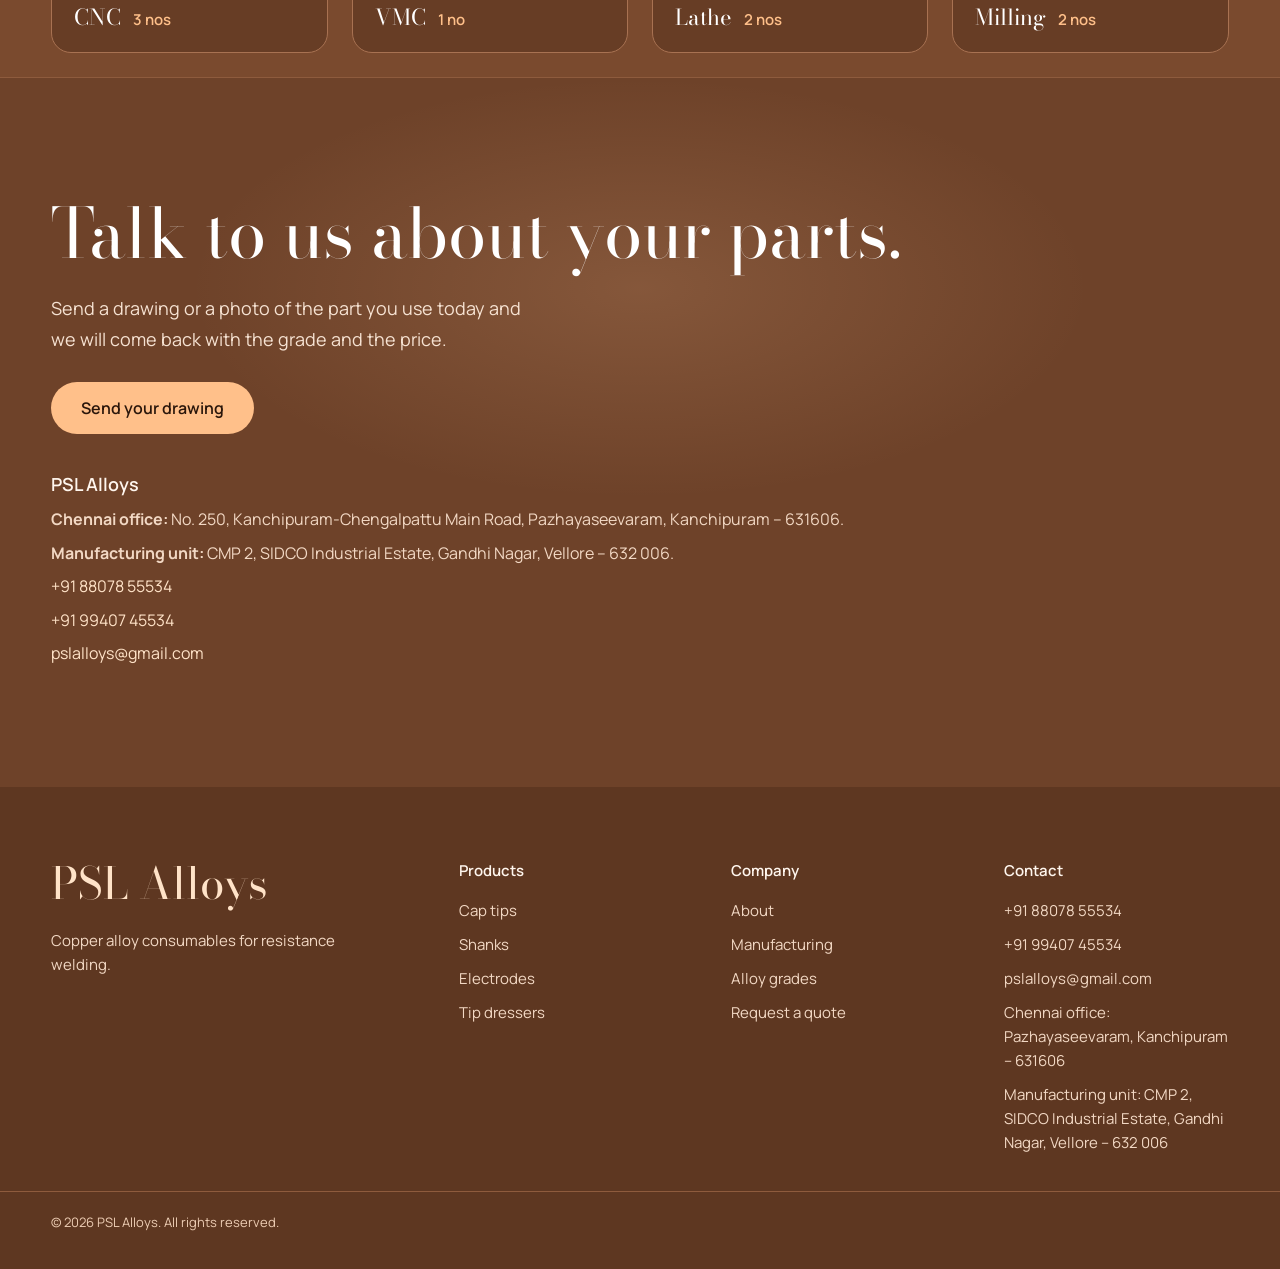
==== commit e8e85394: "Add About section with 2005 founding story, timeline and industries next to home Move About and Our " ====
--- a/products.html
+++ b/products.html
@@ -21,10 +21,11 @@
       <span></span><span></span>
     </button>
     <nav id="nav" class="nav" aria-label="Main">
+      <a href="index.html">Home</a>
+      <a href="index.html#about">About</a>
       <a href="products.html" aria-current="page">Products</a>
       <a href="index.html#grades">Alloy grades</a>
       <a href="index.html#made">Manufacturing</a>
-      <a href="index.html#about">About</a>
       <a href="#quote" class="btn btn-outline">Contact us</a>
     </nav>
   </div>
--- a/styles.css
+++ b/styles.css
@@ -201,10 +201,24 @@
 .about-copy { display: flex; flex-direction: column; gap: 24px; }
 .about-copy .eyebrow { margin: 0; }
 
-.stats { list-style: none; margin: 8px 0 0; padding: 24px 0 0; border-top: 1px solid var(--line); display: grid; grid-template-columns: repeat(3, minmax(0, 1fr)); gap: 20px; }
+.stats { list-style: none; margin: 8px 0 0; padding: 24px 0 0; border-top: 1px solid var(--line); display: grid; grid-template-columns: repeat(2, minmax(0, 1fr)); gap: 24px 20px; }
 .stats li { display: flex; flex-direction: column; gap: 6px; color: var(--copper); }
 .stats strong { font-family: var(--serif); font-weight: 400; font-size: clamp(22px, 2vw, 28px); line-height: 1.15; color: var(--text-hi); }
 .stats span { font-size: 14px; color: var(--muted-2); }
+
+/* history */
+.history { padding-bottom: 120px; }
+.history-head { display: flex; flex-wrap: wrap; justify-content: space-between; align-items: flex-end; gap: 16px 48px; margin-bottom: 48px; }
+.timeline { list-style: none; margin: 0; padding: 0; display: grid; grid-template-columns: repeat(6, minmax(0, 1fr)); gap: 24px; border-top: 1px solid var(--line); }
+.timeline li { position: relative; padding-top: 28px; }
+.timeline li::before { content: ""; position: absolute; top: -6px; left: 0; width: 11px; height: 11px; border-radius: 50%; background: var(--copper); box-shadow: 0 0 0 4px var(--bg), 0 0 18px var(--glow); }
+.timeline b { display: block; font-family: var(--serif); font-weight: 400; font-size: clamp(28px, 2.6vw, 36px); line-height: 1; color: var(--copper); margin-bottom: 10px; }
+.timeline h3 { font-size: 22px; line-height: 1.15; margin-bottom: 8px; }
+.timeline p { margin: 0; font-size: 15px; line-height: 1.6; color: var(--muted); }
+.industries { margin-top: 64px; padding: 32px; background: var(--panel); border: 1px solid var(--line); border-radius: 20px; }
+.industries h3 { font-size: 28px; margin-bottom: 20px; }
+.industries ul { list-style: none; margin: 0; padding: 0; display: flex; flex-wrap: wrap; gap: 12px; }
+.industries li { padding: 10px 18px; border: 1px solid var(--line); border-radius: 999px; font-size: 15px; color: var(--champagne); }
 
 /* strengths */
 .strengths { padding-bottom: 120px; }
@@ -253,6 +267,7 @@
   .grades-inner, .about, .quote-inner { grid-template-columns: 1fr; gap: 48px; padding-block: 88px; }
   .grade-table-wrap { padding-bottom: 88px; }
   .strength-grid { grid-template-columns: repeat(2, minmax(0, 1fr)); }
+  .timeline { grid-template-columns: repeat(3, minmax(0, 1fr)); row-gap: 40px; }
   .foot-grid { grid-template-columns: 1fr 1fr; }
   .made { min-height: 680px; }
   .made-shade { background: linear-gradient(0deg, rgba(94,55,33,.92) 0%, rgba(94,55,33,.72) 55%, rgba(94,55,33,.15) 100%); }
@@ -285,6 +300,11 @@
   .stats li { flex-direction: row; align-items: center; gap: 14px; }
   .strengths { padding-bottom: 80px; }
   .strength-grid { grid-template-columns: 1fr; }
+  .history { padding-bottom: 80px; }
+  .timeline { grid-template-columns: 1fr; border-top: 0; border-left: 1px solid var(--line); gap: 28px; padding-left: 24px; }
+  .timeline li { padding-top: 0; }
+  .timeline li::before { top: 8px; left: -30px; }
+  .industries { padding: 24px 20px; }
   .gc-specs { grid-template-columns: 1fr; }
   .grade-pills button { font-size: 14px; padding: 0 14px; min-height: 44px; }
   .foot-grid { grid-template-columns: 1fr; gap: 32px; padding-block: 56px 28px; }
